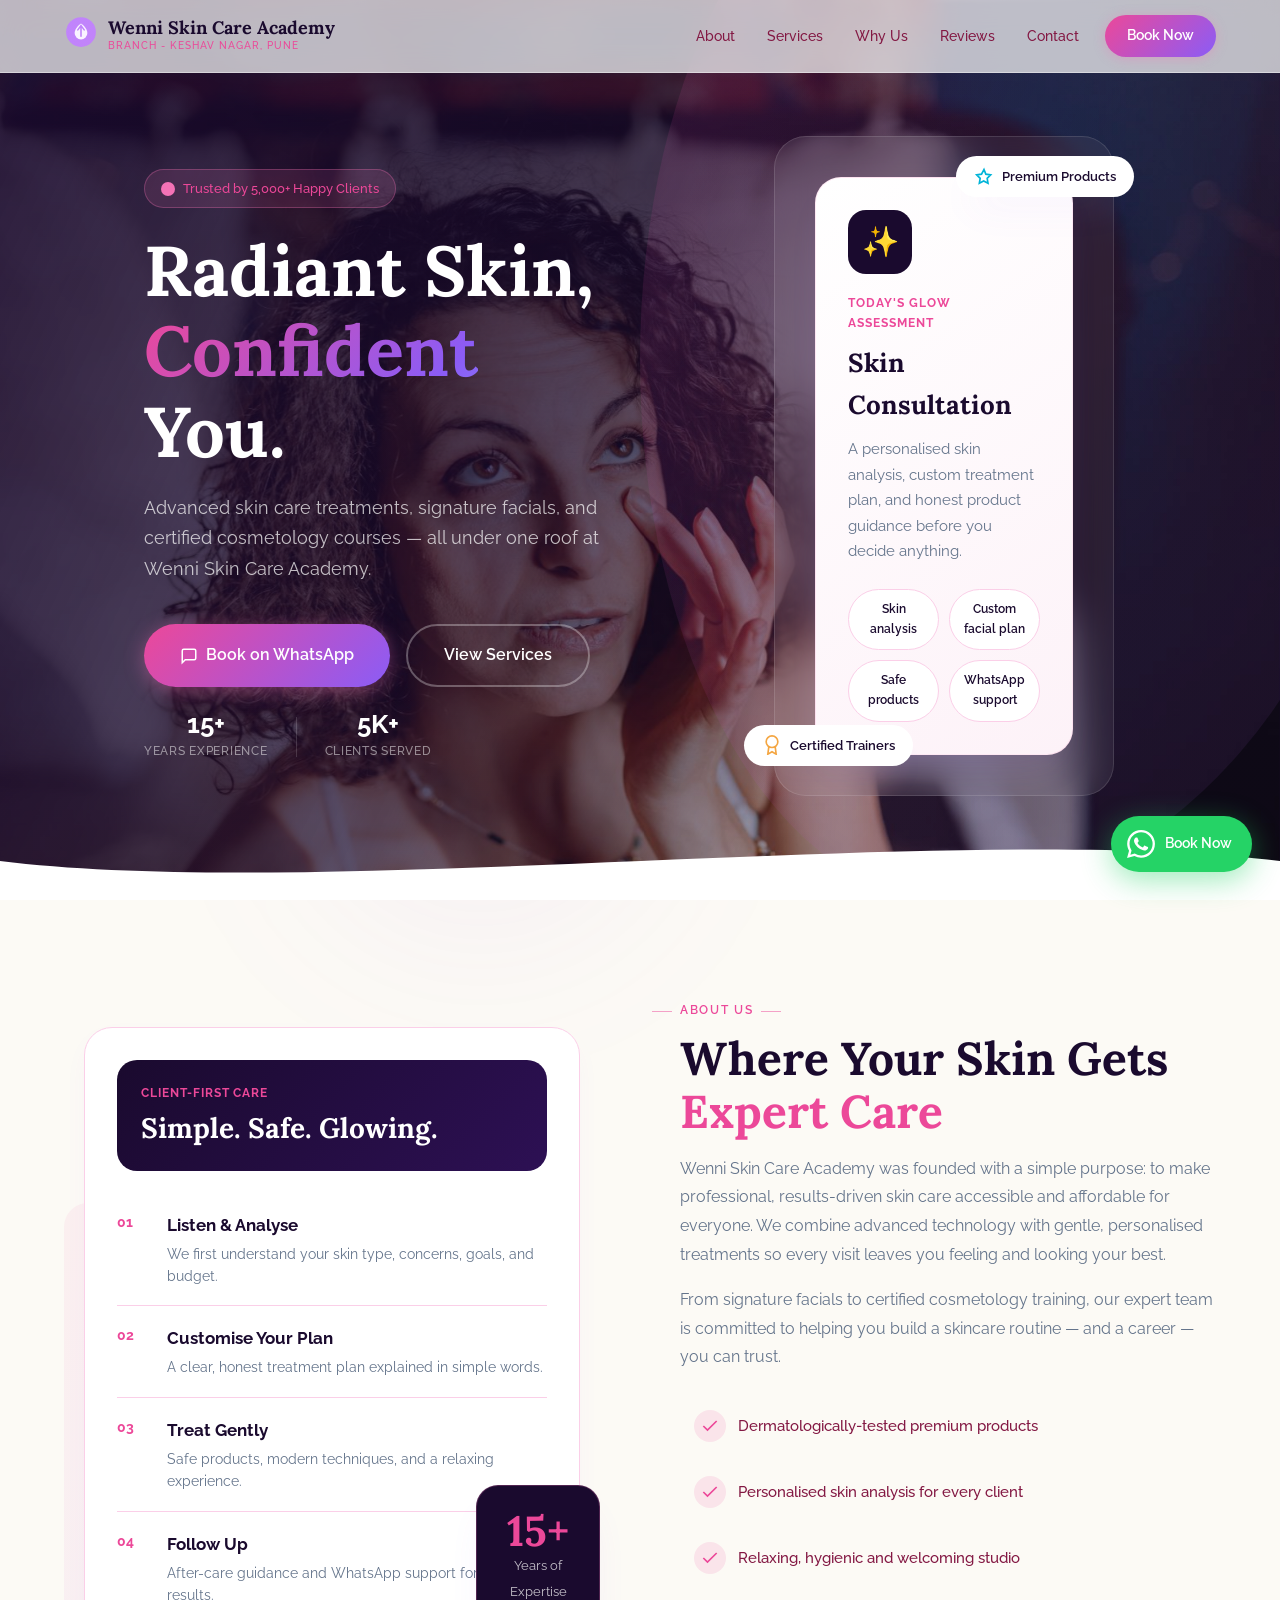
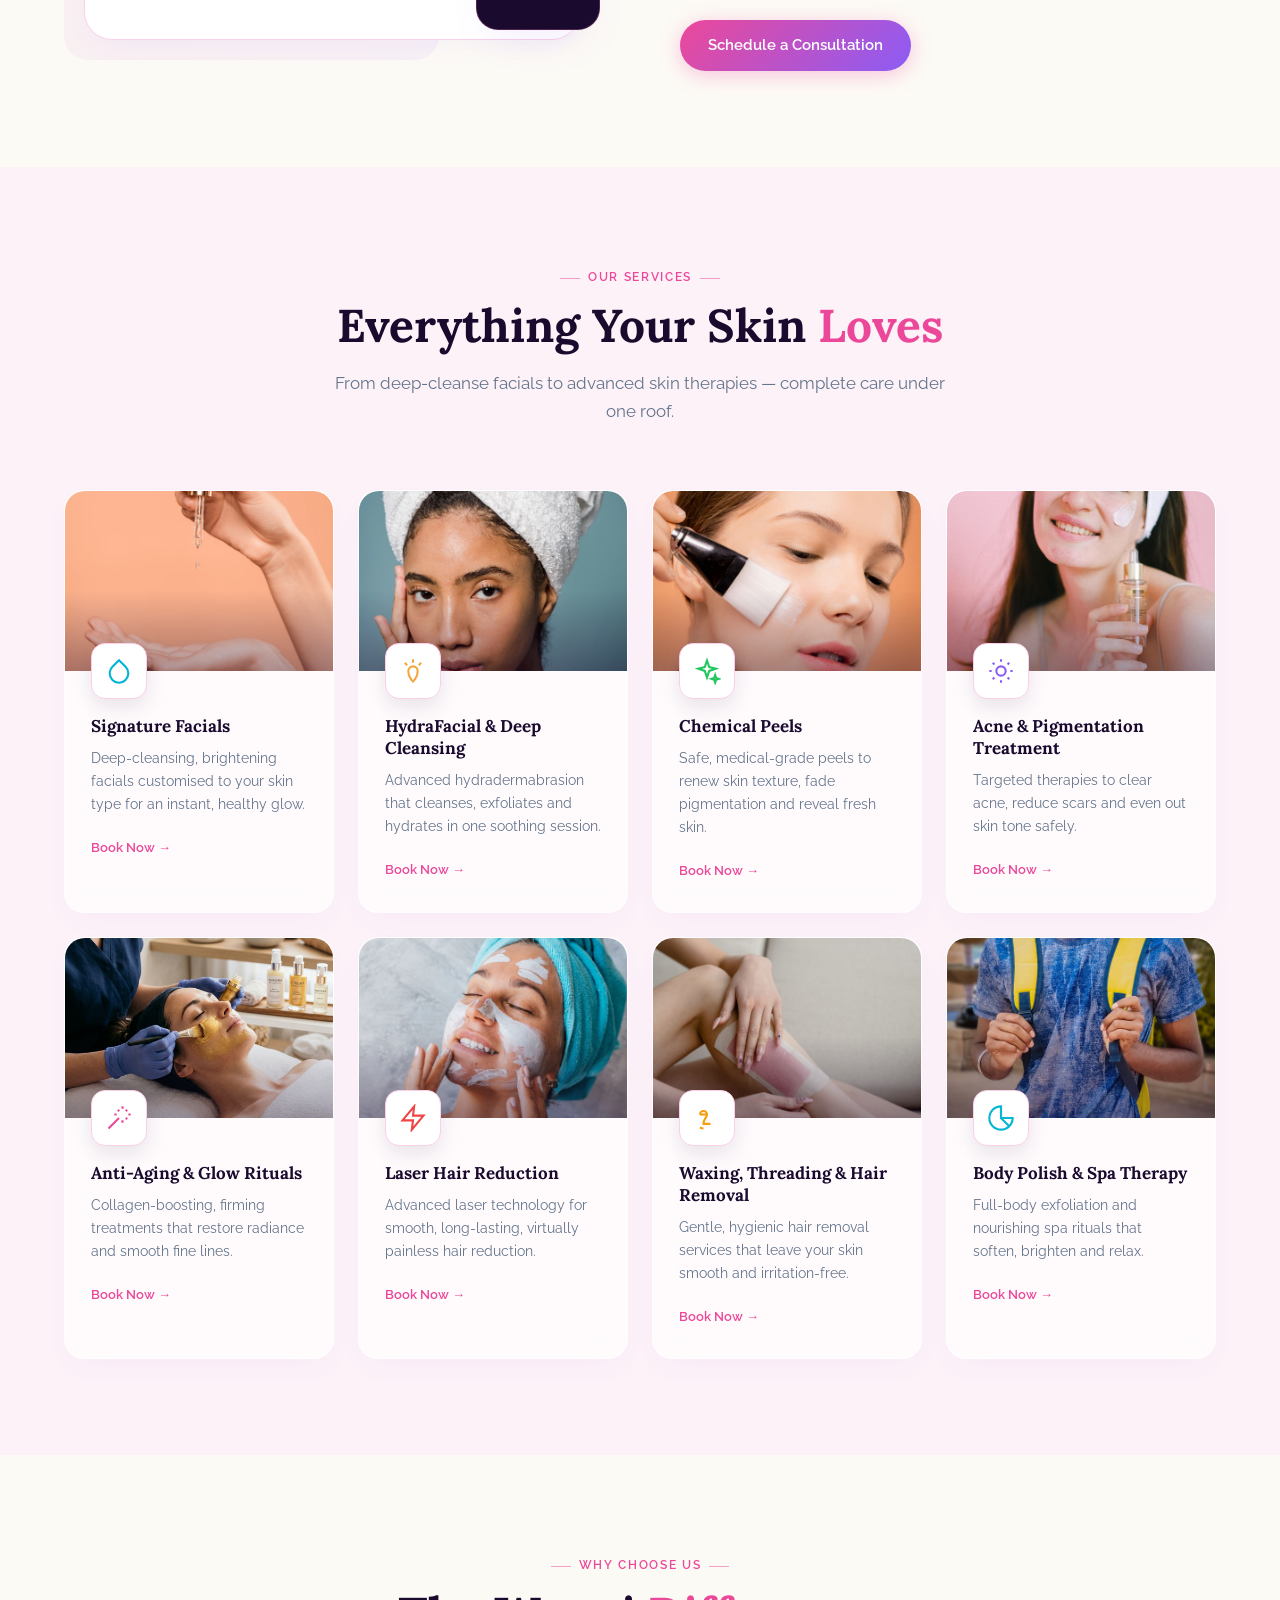
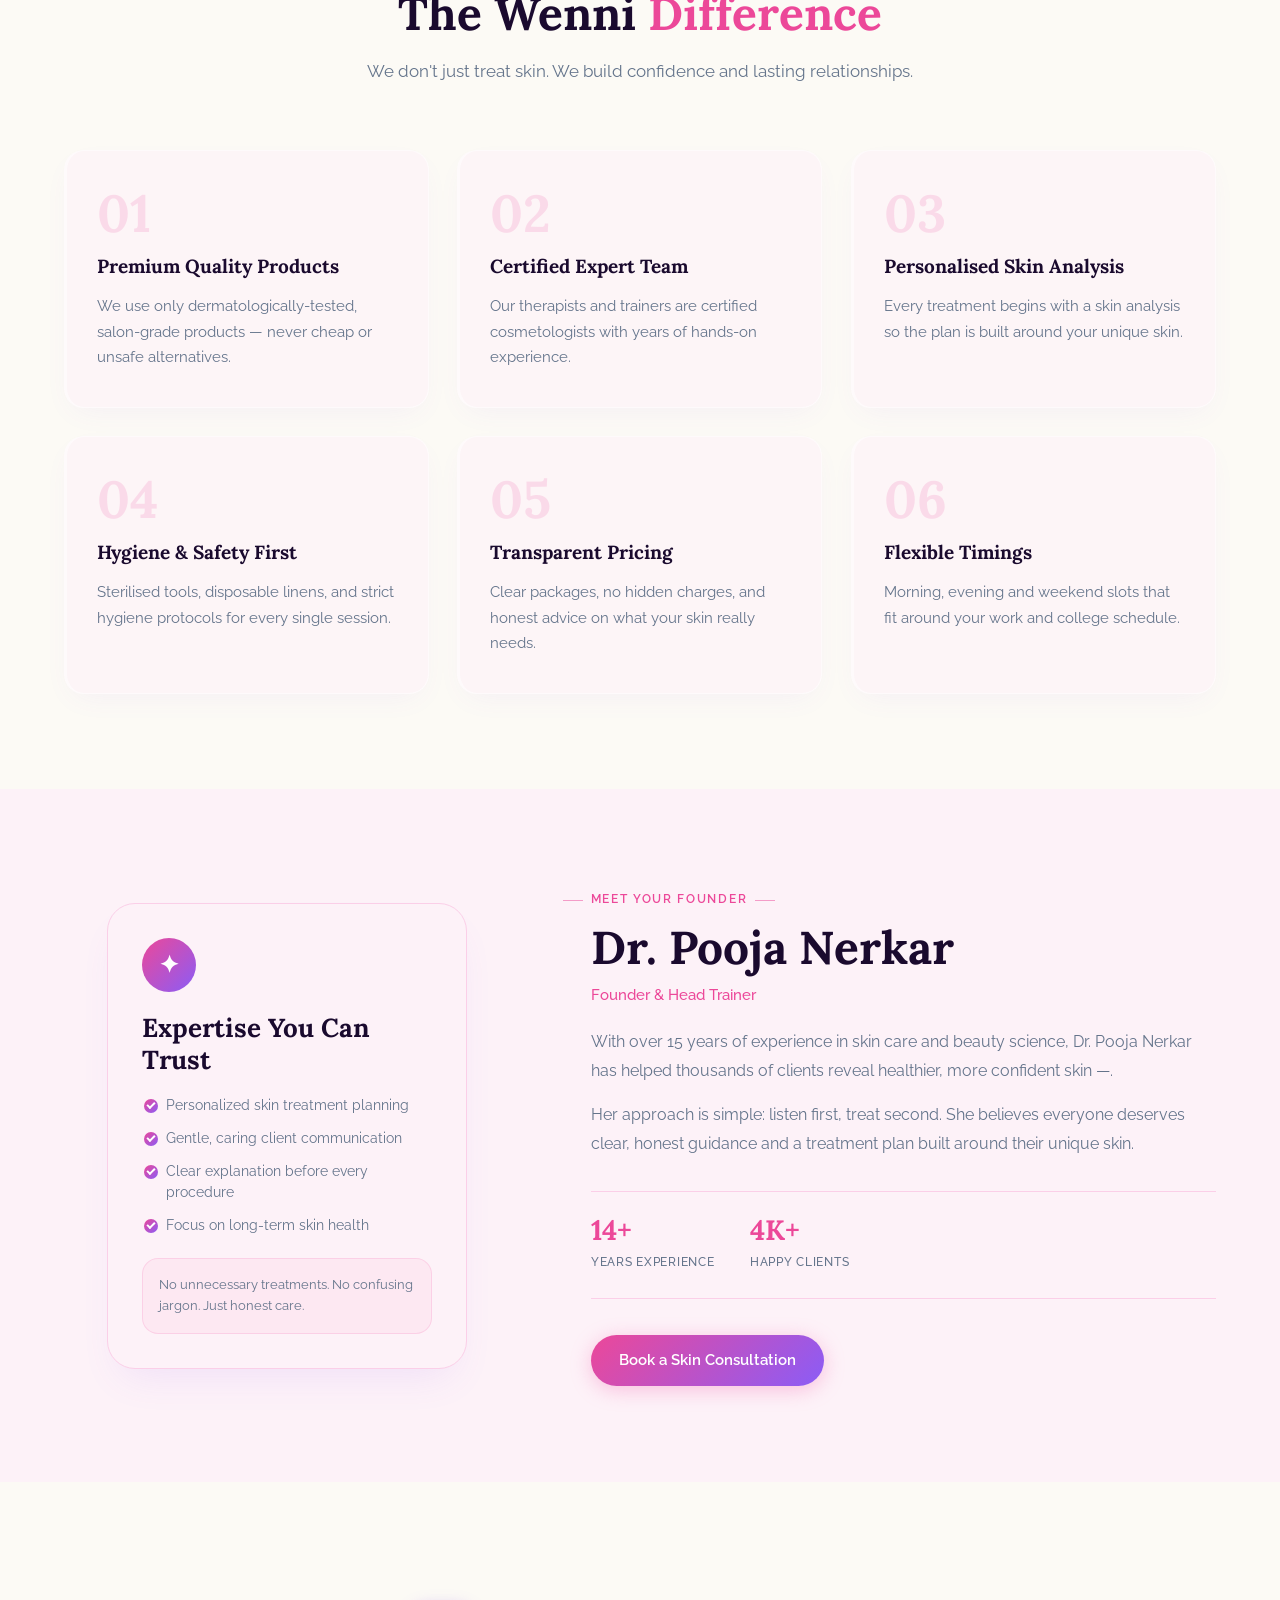
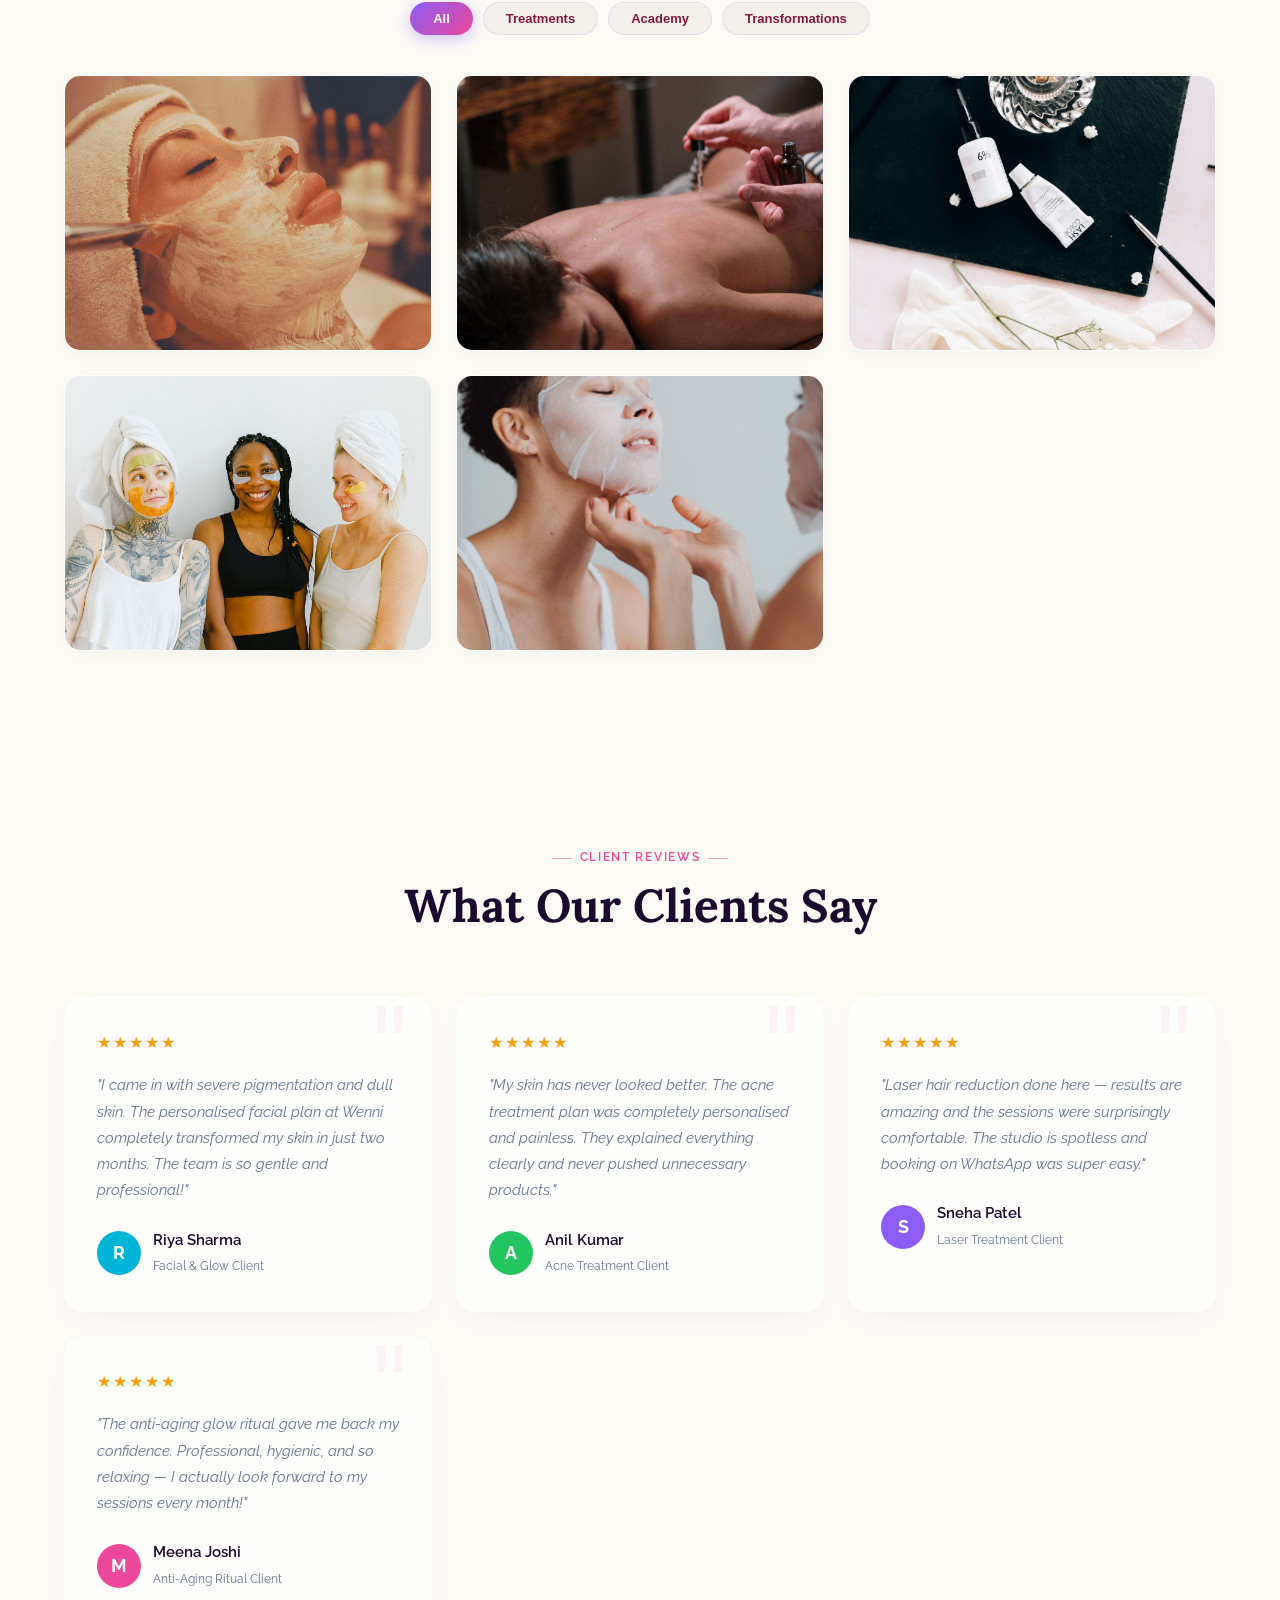
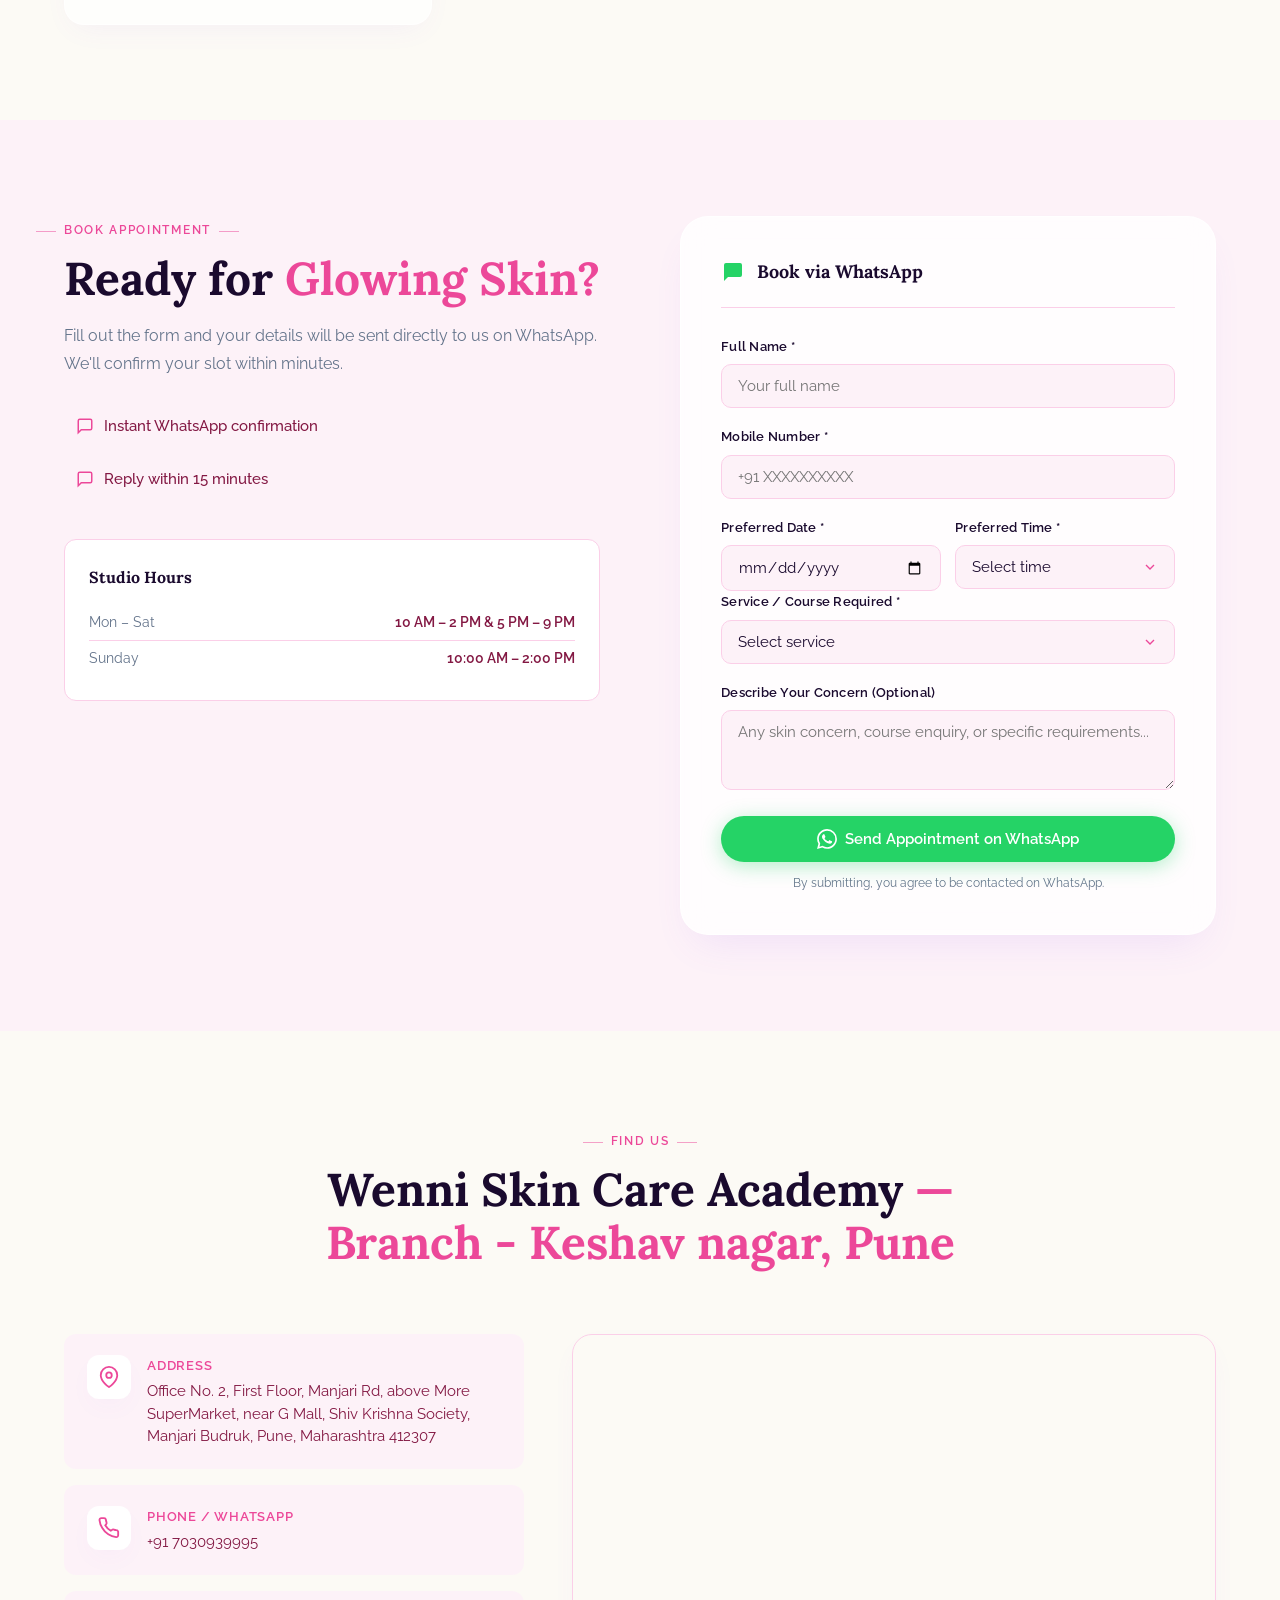
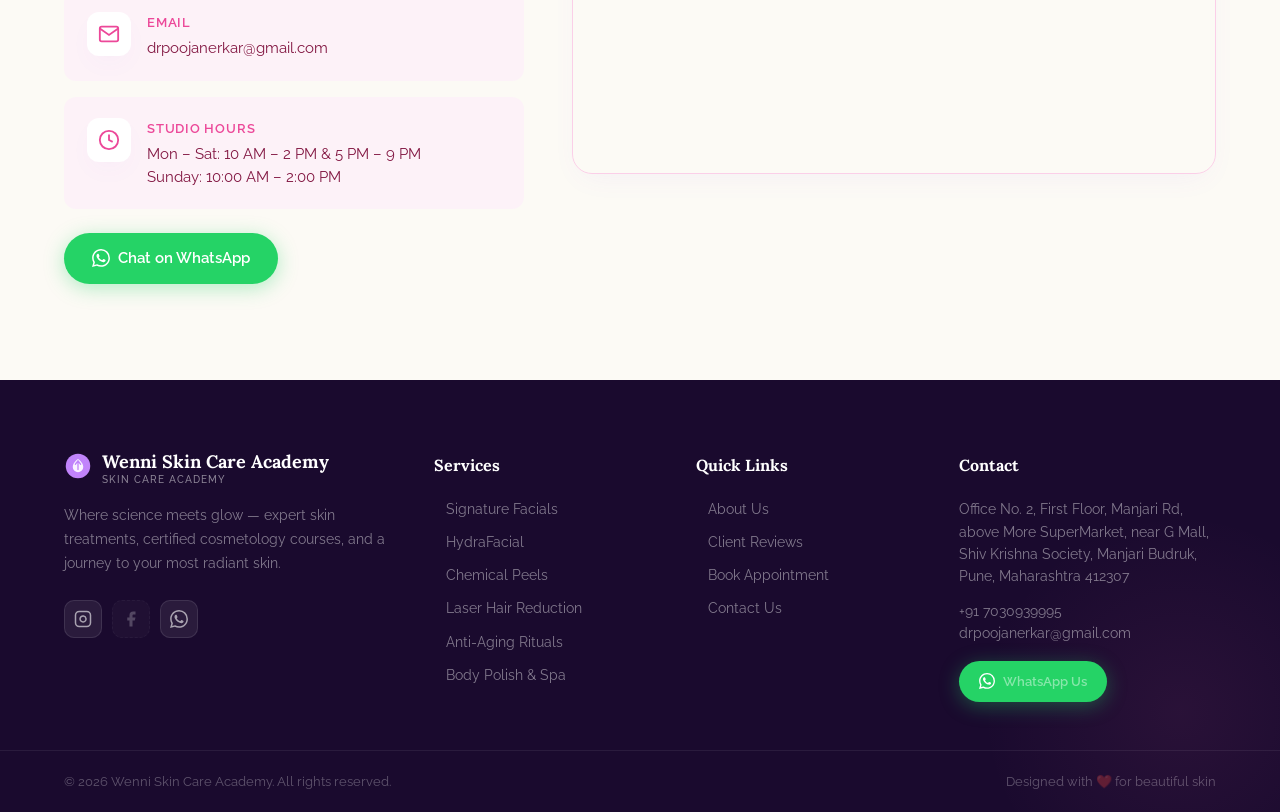
==== index.html @ 41943bb9 "Initial setup" ====
<!DOCTYPE html>
<html lang="en">
<head>
  <meta charset="UTF-8" />
  <meta name="viewport" content="width=device-width, initial-scale=1.0" />
  <title id="pageTitle">Wenni Skin Care Academy</title>
  <meta name="description" id="pageDesc" content="Wenni Skin Care Academy — advanced skin treatments and certified cosmetology courses in Pune." />
  <meta property="og:title" content="Wenni Skin Care Academy | Skin Treatments & Cosmetology Courses" />
  <meta property="og:description" content="Expert skin treatments, signature facials, and certified cosmetology training in Keshav Nagar, Pune." />
  <meta property="og:type" content="website" />
  <link rel="preconnect" href="https://fonts.googleapis.com" />
  <link rel="preconnect" href="https://fonts.gstatic.com" crossorigin />
  <link href="https://fonts.googleapis.com/css2?family=Lora:ital,wght@0,400;0,500;0,600;0,700;1,400&family=Raleway:wght@300;400;500;600;700&display=swap" rel="stylesheet" />
  <link rel="stylesheet" href="style.css?v=1.1.0" />
</head>
<body>

  <!-- Ambient Glow Blobs -->
  <div class="glow-blob glow-blob-1" aria-hidden="true"></div>
  <div class="glow-blob glow-blob-2" aria-hidden="true"></div>
  <div class="glow-blob glow-blob-3" aria-hidden="true"></div>

  <!-- Scroll Progress Bar -->
  <div class="scroll-progress" id="scrollProgress"></div>

  <!-- ═══════════════════════════ HEADER ═══════════════════════════ -->
  <header id="header">
    <div class="container header-inner">
      <a href="#" class="logo" id="logo"></a>
      <nav id="nav">
        <ul class="nav-list" id="navList"></ul>
      </nav>
      <button class="hamburger" id="hamburger" aria-label="Toggle menu">
        <span></span><span></span><span></span>
      </button>
    </div>
  </header>

  <!-- ═══════════════════════════ HERO ═══════════════════════════ -->
  <section class="hero" id="home">
    <div class="hero-bg-img" id="heroBg"></div>
    <div class="hero-bg-shape"></div>
    <div class="hero-particles" aria-hidden="true">
      <span></span><span></span><span></span><span></span><span></span>
      <span></span><span></span><span></span><span></span><span></span>
    </div>
    <div class="container hero-inner">
      <div class="hero-content" id="heroContent"></div>
      <div class="hero-visual" id="heroVisual"></div>
    </div>
    <div class="hero-wave">
      <svg viewBox="0 0 1440 80" preserveAspectRatio="none" fill="#ffffff">
        <path d="M0,40 C360,80 1080,0 1440,40 L1440,80 L0,80 Z"/>
      </svg>
    </div>
  </section>

  <!-- ═══════════════════════════ ABOUT ═══════════════════════════ -->
  <section class="section" id="about">
    <div class="container about-inner" id="aboutInner"></div>
  </section>

  <!-- ═══════════════════════════ SERVICES ═══════════════════════════ -->
  <section class="section section-ice" id="services">
    <div class="container">
      <div class="section-header" id="servicesHeader"></div>
      <div class="services-grid" id="servicesGrid"></div>
    </div>
  </section>

  <!-- ═══════════════════════════ WHY US ═══════════════════════════ -->
  <section class="section" id="why-us">
    <div class="container">
      <div class="section-header" id="whyHeader"></div>
      <div class="why-grid" id="whyGrid"></div>
    </div>
  </section>

  <!-- ═══════════════════════════ ACADEMY ═══════════════════════════ -->
  <section class="section section-navy" id="academic">
    <div class="container" id="academicInner"></div>
  </section>

  <!-- ═══════════════════════════ FOUNDER ═══════════════════════════ -->
  <section class="section section-ice" id="doctor">
    <div class="container doctor-inner" id="doctorInner"></div>
  </section>

  <!-- ═══════════════════════════ GALLERY / SHOWCASE ═══════════════════════════ -->
  <section class="section" id="gallery">
    <div class="container">
      <div class="gallery-filters" id="galleryFilters"></div>
      <div class="gallery-grid" id="galleryGrid"></div>
    </div>
  </section>

  <!-- Lightbox Modal -->
  <div class="lightbox-modal" id="lightboxModal" role="dialog" aria-modal="true" aria-hidden="true">
    <span class="lightbox-close" id="lightboxClose" aria-label="Close Lightbox">&times;</span>
    <img class="lightbox-content" id="lightboxImg" src="" alt="Zoomed view">
    <div class="lightbox-caption" id="lightboxCaption"></div>
  </div>

  <!-- ═══════════════════════════ TESTIMONIALS ═══════════════════════════ -->
  <section class="section" id="testimonials">
    <div class="container">
      <div class="section-header" id="testiHeader"></div>
      <div class="testimonials-grid" id="testiGrid"></div>
    </div>
  </section>

  <!-- ═══════════════════════════ APPOINTMENT ═══════════════════════════ -->
  <section class="section section-ice" id="appointment">
    <div class="container appt-inner" id="apptInner"></div>
  </section>

  <!-- ═══════════════════════════ CONTACT + MAP ═══════════════════════════ -->
  <section class="section" id="contact">
    <div class="container">
      <div class="section-header" id="contactHeader"></div>
      <div class="contact-inner" id="contactInner"></div>
    </div>
  </section>

  <!-- ═══════════════════════════ FOOTER ═══════════════════════════ -->
  <footer class="footer">
    <div class="container footer-inner" id="footerInner"></div>
    <div class="footer-bottom">
      <div class="container footer-bottom-inner" id="footerBottom"></div>
    </div>
  </footer>

  <!-- Floating WhatsApp Button -->
  <a href="#" target="_blank" class="whatsapp-float" id="whatsappFloat" aria-label="Chat on WhatsApp"></a>

  <noscript>
    <div style="background:#1a0a2e;color:#fff;padding:24px;text-align:center;font-family:sans-serif;">
      Please enable JavaScript to view this website.
    </div>
  </noscript>

  <script src="supabase-config.js?v=1.1.0"></script>
  <script src="https://cdn.jsdelivr.net/npm/@supabase/supabase-js@2"></script>
  <script src="script.js?v=1.1.0"></script>
</body>
</html>
---- style.css ----
/* ═══════════════════════════════════════════════════════
   Wenni Skin Care Academy — style.css
   Palette: Plum #1a0a2e | Rose #F472B6 | Purple #C084FC | Teal #06B6D4 | Blush #FDF2F8
   ═══════════════════════════════════════════════════════ */

/* ── RESET & BASE ────────────────────────────────────── */
*, *::before, *::after { box-sizing: border-box; margin: 0; padding: 0; }

:root {
  --plum:   #1a0a2e;
  --plum-rgb: 26, 10, 46;
  --plum2:  #2d1054;
  --rose:   #EC4899;      /* Soft Rose Pink */
  --rose-rgb: 236, 72, 153;
  --rose2:  #DB2777;
  --purple: #8B5CF6;      /* Luxurious Lavender Violet */
  --ring-rgb: 139, 92, 246; /* purple */
  --purple2:#7C3AED;
  --teal:   #06B6D4;
  --teal2:  #0891B2;
  --gold:   #F59E0B;
  --gold2:  #D97706;
  --blush:  #FDF2F8;      /* Warm Blush Base */
  --blush2: #FCE7F3;
  --white:  #FFFFFF;
  --text:   #831843;      /* Deep Plum for luxurious text readability */
  --text-dark: #1a0a2e;
  --muted:  #64748B;
  --border: #FBCFE8;      /* Lavender-Pink tinted border */
  --green:  #25D366;
  --radius:    20px;
  --radius-sm: 12px;
  --shadow:    0 10px 30px -10px rgba(139,92,246,0.08);
  --shadow-md: 0 20px 40px -15px rgba(139,92,246,0.12);
  --shadow-lg: 0 30px 60px -15px rgba(139,92,246,0.18);
  --transition: 0.3s cubic-bezier(0.22,1,0.36,1);
  --font-display: 'Lora', 'Cormorant Garamond', Georgia, serif;
  --font-body:    'Raleway', 'Inter', -apple-system, sans-serif;
  --select-arrow: url("data:image/svg+xml,%3Csvg xmlns='http://www.w3.org/2000/svg' width='16' height='16' viewBox='0 0 24 24' fill='none' stroke='%23EC4899' stroke-width='2'%3E%3Cpolyline points='6 9 12 15 18 9'%3E%3C/polyline%3E%3C/svg%3E");
}

/* Theme Override Classes */
body.theme-default {
  --plum: #1a0a2e;
  --plum-rgb: 26, 10, 46;
  --rose: #EC4899;
  --rose-rgb: 236, 72, 153;
  --rose2: #DB2777;
  --purple: #8B5CF6;
  --ring-rgb: 139, 92, 246;
  --blush: #FDF2F8;
  --border: #FBCFE8;
  --text: #831843;
  --select-arrow: url("data:image/svg+xml,%3Csvg xmlns='http://www.w3.org/2000/svg' width='16' height='16' viewBox='0 0 24 24' fill='none' stroke='%23EC4899' stroke-width='2'%3E%3Cpolyline points='6 9 12 15 18 9'%3E%3C/polyline%3E%3C/svg%3E");
}
body.theme-royal {
  --plum: #0F1E36;
  --plum-rgb: 15, 30, 54;
  --rose: #F59E0B;
  --rose-rgb: 245, 158, 11;
  --rose2: #D97706;
  --purple: #F59E0B;
  --ring-rgb: 245, 158, 11;
  --blush: rgba(245, 158, 11, 0.08);
  --border: rgba(245, 158, 11, 0.2);
  --text: #F59E0B;
  --select-arrow: url("data:image/svg+xml,%3Csvg xmlns='http://www.w3.org/2000/svg' width='16' height='16' viewBox='0 0 24 24' fill='none' stroke='%23F59E0B' stroke-width='2'%3E%3Cpolyline points='6 9 12 15 18 9'%3E%3C/polyline%3E%3C/svg%3E");
}
body.theme-emerald {
  --plum: #064E3B;
  --plum-rgb: 6, 78, 59;
  --rose: #10B981;
  --rose-rgb: 16, 185, 129;
  --rose2: #059669;
  --purple: #10B981;
  --ring-rgb: 16, 185, 129;
  --blush: rgba(16, 185, 129, 0.08);
  --border: rgba(16, 185, 129, 0.2);
  --text: #10B981;
  --select-arrow: url("data:image/svg+xml,%3Csvg xmlns='http://www.w3.org/2000/svg' width='16' height='16' viewBox='0 0 24 24' fill='none' stroke='%2310B981' stroke-width='2'%3E%3Cpolyline points='6 9 12 15 18 9'%3E%3C/polyline%3E%3C/svg%3E");
}
body.theme-sunset {
  --plum: #431407;
  --plum-rgb: 67, 20, 7;
  --rose: #F97316;
  --rose-rgb: 249, 115, 22;
  --rose2: #EA580C;
  --purple: #F97316;
  --ring-rgb: 249, 115, 22;
  --blush: rgba(249, 115, 22, 0.08);
  --border: rgba(249, 115, 22, 0.2);
  --text: #EA580C;
  --select-arrow: url("data:image/svg+xml,%3Csvg xmlns='http://www.w3.org/2000/svg' width='16' height='16' viewBox='0 0 24 24' fill='none' stroke='%23F97316' stroke-width='2'%3E%3Cpolyline points='6 9 12 15 18 9'%3E%3C/polyline%3E%3C/svg%3E");
}
body.theme-ocean {
  --plum: #0F373E;
  --plum-rgb: 15, 55, 62;
  --rose: #22D3EE;
  --rose-rgb: 34, 211, 238;
  --rose2: #0891B2;
  --purple: #22D3EE;
  --ring-rgb: 34, 211, 238;
  --blush: rgba(34, 211, 238, 0.08);
  --border: rgba(34, 211, 238, 0.2);
  --text: #0891B2;
  --select-arrow: url("data:image/svg+xml,%3Csvg xmlns='http://www.w3.org/2000/svg' width='16' height='16' viewBox='0 0 24 24' fill='none' stroke='%2322D3EE' stroke-width='2'%3E%3Cpolyline points='6 9 12 15 18 9'%3E%3C/polyline%3E%3C/svg%3E");
}

html { scroll-behavior: smooth; font-size: 16px; }

body {
  font-family: var(--font-body);
  color: var(--text);
  background: #FCFAF5; /* Extremely soft, warm organic off-white for wellness luxury */
  line-height: 1.65;
  overflow-x: hidden;
  -webkit-font-smoothing: antialiased;
  animation: pageFadeIn 0.6s ease forwards;
}

@keyframes pageFadeIn { from { opacity: 0; } to { opacity: 1; } }

/* ── AMBIENT GLOW BLOBS ──────────────────────────────── */
.glow-blob {
  position: fixed;
  width: 450px;
  height: 450px;
  border-radius: 50%;
  background: radial-gradient(circle, rgba(var(--rose-rgb),0.08) 0%, rgba(var(--ring-rgb),0.06) 40%, rgba(var(--rose-rgb),0) 70%);
  filter: blur(80px);
  z-index: -2;
  pointer-events: none;
  animation: floatAmbient 22s ease-in-out infinite alternate;
  will-change: transform;
}
.glow-blob-1 { top: 0; left: 0; animation: none; transform: translate3d(-10vw, -10vh, 0); }
.glow-blob-2 { top: 40%; right: -15%; background: radial-gradient(circle, rgba(var(--ring-rgb),0.08) 0%, rgba(var(--rose-rgb),0.05) 40%, rgba(var(--rose-rgb),0) 70%); animation-duration: 28s; animation-delay: -5s; }
.glow-blob-3 { bottom: -10%; left: 20%; animation-duration: 25s; animation-delay: -10s; }

@media (max-width: 768px) {
  .glow-blob { filter: blur(40px); width: 300px; height: 300px; }
}
@media (prefers-reduced-motion: reduce) {
  .glow-blob { animation: none !important; }
}

@keyframes floatAmbient {
  0% { transform: translate3d(0, 0, 0) scale(1) rotate(0deg); }
  33% { transform: translate3d(50px, -40px, 0) scale(1.1) rotate(60deg); }
  66% { transform: translate3d(-30px, 60px, 0) scale(0.9) rotate(120deg); }
  100% { transform: translate3d(0, 0, 0) scale(1) rotate(180deg); }
}

a { text-decoration: none; color: inherit; transition: var(--transition); }
ul { list-style: none; }
img { max-width: 100%; display: block; }
input, select, textarea { font-family: var(--font-body); font-size: 15px; }

/* ── SCROLL PROGRESS BAR ─────────────────────────────── */
.scroll-progress {
  position: fixed; top: 0; left: 0;
  height: 3px; width: 0%;
  background: linear-gradient(90deg, var(--rose), var(--purple), var(--teal), var(--rose));
  background-size: 300% 100%;
  animation: gradientShift 4s linear infinite;
  z-index: 9999;
  transition: width 0.1s linear;
  border-radius: 0 2px 2px 0;
}
@keyframes gradientShift { 0% { background-position: 0% 0%; } 100% { background-position: 300% 0%; } }

/* ── CONTAINER ───────────────────────────────────────── */
.container { max-width: 1200px; margin: 0 auto; padding: 0 24px; }

/* ── SECTIONS ────────────────────────────────────────── */
.section { padding: 96px 0; }
.section-ice   { background: var(--blush); }
.section-navy  { background: var(--plum); }

.section-header { text-align: center; max-width: 640px; margin: 0 auto 64px; }

.section-eyebrow {
  display: inline-block;
  font-size: 12px; font-weight: 600; letter-spacing: 0.14em;
  text-transform: uppercase;
  color: var(--rose);
  margin-bottom: 12px; position: relative;
}
.section-eyebrow::before, .section-eyebrow::after {
  content: ''; position: absolute; top: 50%;
  width: 20px; height: 1px; background: var(--rose); opacity: 0.5;
}
.section-eyebrow::before { right: calc(100% + 8px); }
.section-eyebrow::after  { left:  calc(100% + 8px); }

.section-title {
  font-family: var(--font-display);
  font-size: clamp(28px, 4vw, 46px);
  font-weight: 700;
  color: var(--plum);
  line-height: 1.15;
  margin-bottom: 16px;
}
.section-subtitle { color: var(--muted); font-size: 17px; line-height: 1.7; }

.accent { color: var(--rose); }
.title-light  { color: var(--white); }
.eyebrow-light { color: var(--rose); opacity: 0.9; }

/* ── REVEAL ANIMATIONS ───────────────────────────────── */
.reveal, .reveal-up {
  opacity: 0; transform: translateY(32px);
  transition: opacity 0.65s cubic-bezier(0.22,1,0.36,1), transform 0.65s cubic-bezier(0.22,1,0.36,1);
  will-change: transform, opacity;
}
.reveal.visible, .reveal-up.visible { opacity: 1; transform: translateY(0); }

.reveal-scale {
  opacity: 0; transform: scale(0.95);
  transition: opacity 0.75s cubic-bezier(0.22,1,0.36,1), transform 0.75s cubic-bezier(0.22,1,0.36,1);
  will-change: transform, opacity;
}
.reveal-scale.visible { opacity: 1; transform: scale(1); }

.reveal-left {
  opacity: 0; transform: translateX(-40px);
  transition: opacity 0.8s cubic-bezier(0.22,1,0.36,1), transform 0.8s cubic-bezier(0.22,1,0.36,1);
  will-change: transform, opacity;
}
.reveal-left.visible { opacity: 1; transform: translateX(0); }

.reveal-right {
  opacity: 0; transform: translateX(40px);
  transition: opacity 0.8s cubic-bezier(0.22,1,0.36,1), transform 0.8s cubic-bezier(0.22,1,0.36,1);
  will-change: transform, opacity;
}
.reveal-right.visible { opacity: 1; transform: translateX(0); }

.reveal-header {
  opacity: 0; transform: translateY(24px);
  transition: opacity 0.7s ease, transform 0.7s ease;
}
.reveal-header.header-visible { opacity: 1; transform: translateY(0); }

/* ── BUTTONS ─────────────────────────────────────────── */
.btn {
  display: inline-flex; align-items: center; gap: 8px;
  padding: 13px 28px; border-radius: 50px;
  font-size: 15px; font-weight: 600;
  font-family: var(--font-body);
  border: none; cursor: pointer; transition: var(--transition);
  white-space: nowrap; position: relative; overflow: hidden;
}
.btn::after {
  content: ''; position: absolute; inset: 0;
  background: linear-gradient(105deg, transparent 40%, rgba(255,255,255,0.25) 50%, transparent 60%);
  transform: translateX(-100%); transition: transform 0.5s ease;
}
.btn:hover::after { transform: translateX(100%); }

.btn-primary {
  background: linear-gradient(135deg, var(--rose), var(--purple));
  color: white;
  box-shadow: 0 4px 20px rgba(244,114,182,0.4);
}
.btn-primary:hover {
  background: linear-gradient(135deg, var(--rose2), var(--purple2));
  box-shadow: 0 8px 30px rgba(244,114,182,0.55);
  transform: translateY(-2px);
}

.btn-outline {
  background: transparent; color: var(--plum);
  border: 2px solid var(--plum);
}
.btn-outline:hover { background: var(--plum); color: white; transform: translateY(-2px); }

.btn-gold {
  background: linear-gradient(135deg, var(--gold), #FBBF24);
  color: var(--plum);
  box-shadow: 0 4px 20px rgba(245,158,11,0.35);
}
.btn-gold:hover {
  background: linear-gradient(135deg, var(--gold2), var(--gold));
  transform: translateY(-2px); box-shadow: 0 8px 30px rgba(245,158,11,0.5);
}

.btn-whatsapp {
  background: var(--green); color: white;
  box-shadow: 0 4px 20px rgba(37,211,102,0.35);
}
.btn-whatsapp:hover {
  background: #20ba5a; transform: translateY(-2px);
  box-shadow: 0 8px 30px rgba(37,211,102,0.5);
}

.btn-lg { padding: 16px 36px; font-size: 16px; }
.btn-full { width: 100%; justify-content: center; }

/* ── HEADER ──────────────────────────────────────────── */
#header {
  position: fixed; top: 0; left: 0; right: 0; z-index: 1000;
  background: rgba(255, 255, 255, 0.7);
  backdrop-filter: blur(16px); -webkit-backdrop-filter: blur(16px);
  border-bottom: 1px solid rgba(255, 255, 255, 0.4);
  transition: all 0.4s cubic-bezier(0.22, 1, 0.36, 1);
}
#header.scrolled {
  background: rgba(255, 255, 255, 0.85);
  border-bottom-color: rgba(236, 72, 153, 0.15);
  box-shadow: 0 8px 30px -10px rgba(139, 92, 246, 0.08);
}

.header-inner { display: flex; align-items: center; justify-content: space-between; height: 72px; gap: 24px; }

.logo { display: flex; align-items: center; gap: 10px; }
.logo-icon { flex-shrink: 0; transition: transform 0.4s cubic-bezier(0.34,1.56,0.64,1); }
.logo:hover .logo-icon { transform: rotate(-12deg) scale(1.1); }
.logo-text { display: flex; flex-direction: column; }
.logo-name { font-family: var(--font-display); font-size: 18px; font-weight: 700; color: var(--plum); line-height: 1.1; }
.logo-sub  { font-size: 10px; font-weight: 500; letter-spacing: 0.1em; text-transform: uppercase; color: var(--rose); }
.logo-light .logo-name { color: white; }
.logo-light .logo-sub  { color: rgba(255,255,255,0.5); }

.nav-list { display: flex; align-items: center; gap: 4px; }
.nav-link {
  padding: 8px 14px; font-size: 14px; font-weight: 500;
  color: var(--text); border-radius: 8px; transition: var(--transition); position: relative;
}
.nav-link:hover { background: var(--blush); color: var(--rose); }
.nav-link.active-link { color: var(--rose); background: rgba(244,114,182,0.08); }
.nav-link-bar {
  display: block; position: absolute; bottom: 4px; left: 14px; right: 14px;
  height: 2px; background: var(--rose); border-radius: 2px;
  transform: scaleX(0); transform-origin: left;
  transition: transform 0.3s cubic-bezier(0.4,0,0.2,1);
}
.nav-link:hover .nav-link-bar, .nav-link.active-link .nav-link-bar { transform: scaleX(1); }

.nav-cta-btn {
  display: inline-flex; align-items: center;
  padding: 9px 22px;
  background: linear-gradient(135deg, var(--rose), var(--purple));
  color: white; font-size: 14px; font-weight: 600;
  border-radius: 50px; margin-left: 8px;
  box-shadow: 0 2px 12px rgba(244,114,182,0.35);
  transition: var(--transition); position: relative; overflow: hidden;
}
.nav-cta-btn::after {
  content: ''; position: absolute; inset: 0;
  background: linear-gradient(105deg, transparent 40%, rgba(255,255,255,0.3) 50%, transparent 60%);
  transform: translateX(-100%); transition: transform 0.5s ease;
}
.nav-cta-btn:hover::after { transform: translateX(100%); }
.nav-cta-btn:hover { background: linear-gradient(135deg, var(--rose2), var(--purple2)); transform: translateY(-1px); box-shadow: 0 4px 20px rgba(244,114,182,0.5); }

.hamburger { display: none; flex-direction: column; gap: 5px; background: none; border: none; cursor: pointer; padding: 8px; border-radius: 8px; transition: var(--transition); }
.hamburger:hover { background: var(--blush); }
.hamburger span { display: block; width: 24px; height: 2px; background: var(--plum); border-radius: 2px; transition: var(--transition); }
.hamburger.active span:nth-child(1) { transform: translateY(7px) rotate(45deg); }
.hamburger.active span:nth-child(2) { opacity: 0; transform: scaleX(0); }
.hamburger.active span:nth-child(3) { transform: translateY(-7px) rotate(-45deg); }

/* ── HERO ─────────────────────────────────────────────── */
.hero {
  min-height: 100vh; background: var(--plum);
  position: relative; display: flex; align-items: center;
  overflow: hidden; padding-top: 72px;
}

.hero-bg-img { position: absolute; inset: 0; z-index: 0; overflow: hidden; }
.hero-bg-img img { width: 100%; height: 100%; object-fit: cover; display: block; animation: heroImgZoom 18s ease-in-out infinite alternate; }
@keyframes heroImgZoom { from { transform: scale(1); } to { transform: scale(1.06); } }
.hero-bg-overlay {
  position: absolute; inset: 0;
  background: linear-gradient(115deg, rgba(var(--plum-rgb),0.92) 0%, rgba(var(--plum-rgb),0.70) 45%, rgba(var(--plum-rgb),0.3) 70%);
}

.hero-bg-shape {
  position: absolute; top: -20%; right: -10%;
  width: 60%; height: 120%;
  background: linear-gradient(135deg, rgba(var(--rose-rgb),0.12) 0%, rgba(var(--ring-rgb),0.08) 100%);
  border-radius: 40% 60% 60% 40% / 50% 40% 60% 50%;
  animation: morphBlob 12s ease-in-out infinite alternate;
  z-index: 1; pointer-events: none;
}
@keyframes morphBlob {
  0%   { border-radius: 40% 60% 60% 40% / 50% 40% 60% 50%; transform: rotate(0deg); }
  100% { border-radius: 60% 40% 40% 60% / 40% 60% 40% 60%; transform: rotate(5deg); }
}

.hero-particles { position: absolute; inset: 0; z-index: 1; pointer-events: none; overflow: hidden; }
.hero-particles span { position: absolute; display: block; border-radius: 50%; opacity: 0; animation: particleFloat linear infinite; }
.hero-particles span:nth-child(1)  { width:6px; height:6px; background:rgba(244,114,182,0.7); left:10%; animation-duration:9s;  animation-delay:0s;   }
.hero-particles span:nth-child(2)  { width:4px; height:4px; background:rgba(192,132,252,0.6); left:25%; animation-duration:12s; animation-delay:2s;   }
.hero-particles span:nth-child(3)  { width:7px; height:7px; background:rgba(6,182,212,0.5);  left:40%; animation-duration:7s;  animation-delay:1s;   }
.hero-particles span:nth-child(4)  { width:3px; height:3px; background:rgba(255,255,255,0.4); left:55%; animation-duration:14s; animation-delay:3s;   }
.hero-particles span:nth-child(5)  { width:5px; height:5px; background:rgba(244,114,182,0.5); left:70%; animation-duration:11s; animation-delay:0.5s; }
.hero-particles span:nth-child(6)  { width:4px; height:4px; background:rgba(192,132,252,0.6); left:80%; animation-duration:8s;  animation-delay:4s;   }
.hero-particles span:nth-child(7)  { width:8px; height:8px; background:rgba(255,255,255,0.25); left:15%; animation-duration:13s; animation-delay:1.5s; }
.hero-particles span:nth-child(8)  { width:3px; height:3px; background:rgba(6,182,212,0.7);   left:60%; animation-duration:10s; animation-delay:2.5s; }
.hero-particles span:nth-child(9)  { width:5px; height:5px; background:rgba(192,132,252,0.4); left:35%; animation-duration:15s; animation-delay:0s;   }
.hero-particles span:nth-child(10) { width:4px; height:4px; background:rgba(244,114,182,0.5); left:90%; animation-duration:9s;  animation-delay:3.5s; }
@keyframes particleFloat {
  0%   { transform: translateY(110vh) rotate(0deg);   opacity: 0; }
  10%  { opacity: 1; }
  90%  { opacity: 1; }
  100% { transform: translateY(-10vh) rotate(360deg); opacity: 0; }
}

.hero-inner {
  display: grid; grid-template-columns: 1fr 1fr;
  gap: 80px; align-items: center;
  padding: 60px 0 100px 48px;
  position: relative; z-index: 2;
}

.hero-badge {
  display: inline-flex; align-items: center; gap: 8px;
  background: rgba(244,114,182,0.12); border: 1px solid rgba(244,114,182,0.3);
  color: var(--rose); font-size: 13px; font-weight: 500;
  padding: 8px 16px; border-radius: 50px; margin-bottom: 24px; width: fit-content;
  animation: badgePop 0.6s cubic-bezier(0.34,1.56,0.64,1) 0.3s both;
}
@keyframes badgePop { from { opacity:0; transform:scale(0.8) translateY(10px); } to { opacity:1; transform:scale(1) translateY(0); } }

.hero-title {
  font-family: var(--font-display);
  font-size: clamp(38px, 5.5vw, 72px);
  font-weight: 700; color: white; line-height: 1.08;
  margin-bottom: 24px;
  animation: titleSlideUp 0.8s cubic-bezier(0.22,1,0.36,1) 0.5s both;
}
@keyframes titleSlideUp { from { opacity:0; transform:translateY(30px); } to { opacity:1; transform:translateY(0); } }

.hero-title-accent {
  background: linear-gradient(135deg, var(--rose), var(--purple), #7DD3FA, var(--rose));
  background-size: 300% 100%;
  -webkit-background-clip: text; -webkit-text-fill-color: transparent; background-clip: text;
  animation: accentShimmer 5s linear 2s infinite;
  display: inline-block; border-right: 3px solid var(--rose);
  padding-bottom: 0.15em; margin-bottom: -0.15em; line-height: 1.2;
}
@keyframes accentShimmer { 0% { background-position:0% 0%; } 50% { background-position:150% 0%; } 100% { background-position:0% 0%; } }

.hero-subtitle { font-size: 18px; color: rgba(255,255,255,0.72); line-height: 1.7; margin-bottom: 40px; max-width: 480px; animation: titleSlideUp 0.8s cubic-bezier(0.22,1,0.36,1) 0.7s both; }
.hero-actions { display: flex; gap: 16px; flex-wrap: wrap; margin-bottom: 24px; animation: titleSlideUp 0.8s cubic-bezier(0.22,1,0.36,1) 0.9s both; }
.hero-actions .btn-outline { color: white; border-color: rgba(255,255,255,0.3); }
.hero-actions .btn-outline:hover { background: rgba(255,255,255,0.1); border-color: white; color: white; }

.hero-controls {
  display: flex; gap: 8px; margin-bottom: 40px;
  animation: titleSlideUp 0.8s cubic-bezier(0.22,1,0.36,1) 1.0s both;
}
.hero-control-btn {
  background: rgba(255,255,255,0.1); border: 1px solid rgba(255,255,255,0.2);
  color: white; width: 44px; height: 44px; border-radius: 50%;
  display: flex; align-items: center; justify-content: center;
  cursor: pointer; transition: var(--transition);
}
.hero-control-btn:hover, .hero-control-btn:focus-visible {
  background: rgba(255,255,255,0.25); border-color: rgba(255,255,255,0.4);
  outline: none; box-shadow: 0 0 0 3px rgba(255,255,255,0.15);
}

.hero-trust { display: flex; align-items: center; gap: 28px; animation: titleSlideUp 0.8s cubic-bezier(0.22,1,0.36,1) 1.1s both; }
.trust-item { text-align: center; }
.trust-item strong { display: block; font-size: 26px; font-weight: 700; color: white; line-height: 1; }
.trust-item span { font-size: 12px; color: rgba(255,255,255,0.5); font-weight: 500; text-transform: uppercase; letter-spacing: 0.06em; }
.trust-divider { width: 1px; height: 40px; background: rgba(255,255,255,0.15); }

.hero-visual {
  position: relative; display: flex; justify-content: center; align-items: center;
  justify-self: center; width: fit-content;
  animation: heroCardIn 1s cubic-bezier(0.22,1,0.36,1) 0.6s both;
}
@keyframes heroCardIn { from { opacity:0; transform:translateY(40px) scale(0.95); } to { opacity:1; transform:translateY(0) scale(1); } }

.hero-card-main {
  background: rgba(255,255,255,0.06);
  border: 1px solid rgba(255,255,255,0.12); border-radius: 32px;
  padding: 40px; backdrop-filter: blur(20px); -webkit-backdrop-filter: blur(20px);
  width: 340px; min-height: 400px;
  display: flex; align-items: center; justify-content: center;
  position: relative; z-index: 2; transition: transform 0.4s ease, box-shadow 0.4s ease;
}
.hero-card-main:hover { transform: translateY(-6px); box-shadow: 0 24px 60px rgba(244,114,182,0.2); }

.hero-float-badge {
  position: absolute; background: white; border-radius: 50px;
  padding: 10px 18px; display: flex; align-items: center; gap: 8px;
  font-size: 13px; font-weight: 600; color: var(--plum);
  box-shadow: var(--shadow-md); z-index: 3;
  animation: floatBadge 3s ease-in-out infinite alternate;
}
.badge-top    { top: 20px; right: -20px; animation-delay: 0s; }
.badge-bottom { bottom: 30px; left: -30px; animation-delay: 1.5s; }
@keyframes floatBadge { 0% { transform:translateY(0px) rotate(-1deg); } 100% { transform:translateY(-10px) rotate(1deg); } }

.hero-wave { position: absolute; bottom: -1px; left: 0; right: 0; line-height: 0; z-index: 3; }
.hero-wave svg { width: 100%; height: 80px; }

/* ── ABOUT ────────────────────────────────────────────── */
.about-inner { display: grid; grid-template-columns: 1fr 1fr; gap: 80px; align-items: center; }
.about-img-wrap { position: relative; padding: 20px; }
.about-img-accent {
  position: absolute; bottom: 0; left: 0; width: 70%; height: 70%;
  background: linear-gradient(135deg, rgba(244,114,182,0.08), rgba(192,132,252,0.08));
  border-radius: 24px; z-index: -1;
}
.about-exp-badge {
  position: absolute; bottom: 30px; right: 0;
  background: var(--plum); color: white; padding: 24px 30px;
  border-radius: 22px; text-align: center; box-shadow: var(--shadow-md); z-index: 2;
  border: 1px solid rgba(244,114,182,0.25); animation: pulseShadow 3s ease-in-out infinite;
}
@keyframes pulseShadow { 0%,100% { box-shadow:var(--shadow-md); } 50% { box-shadow:0 8px 50px rgba(244,114,182,0.3); } }
.about-exp-badge strong { display: block; font-family: var(--font-display); font-size: 42px; color: var(--rose); line-height: 1; }
.about-exp-badge span { font-size: 13px; opacity: 0.75; line-height: 1.4; }

.about-desc { color: var(--muted); font-size: 16px; line-height: 1.8; margin-bottom: 16px; }
.about-features { margin: 28px 0 36px; display: flex; flex-direction: column; gap: 14px; }
.about-feat {
  display: flex; align-items: center; gap: 12px; font-size: 15px; font-weight: 500;
  color: var(--text); padding: 10px 14px; border-radius: 10px;
  transition: background 0.25s ease, transform 0.25s ease;
}
.about-feat:hover { background: var(--blush); transform: translateX(6px); }
.feat-icon {
  width: 32px; height: 32px;
  background: rgba(var(--rose-rgb),0.12); color: var(--rose);
  border-radius: 50%; display: flex; align-items: center; justify-content: center; flex-shrink: 0;
  transition: background 0.25s ease, transform 0.25s ease;
}
.about-feat:hover .feat-icon { background: rgba(var(--rose-rgb),0.22); transform: scale(1.1) rotate(5deg); }

/* ── SERVICES ─────────────────────────────────────────── */
.services-grid { display: grid; grid-template-columns: repeat(4, 1fr); gap: 24px; }

.service-card {
  background: rgba(255, 255, 255, 0.7);
  border: 1px solid rgba(255, 255, 255, 0.5);
  border-radius: var(--radius);
  padding: 0 0 28px;
  backdrop-filter: blur(12px); -webkit-backdrop-filter: blur(12px);
  box-shadow: var(--shadow);
  transition: all 0.4s cubic-bezier(0.22, 1, 0.36, 1);
  position: relative; cursor: default; will-change: transform;
}
.service-img { height: 180px; overflow: hidden; position: relative; border-radius: var(--radius) var(--radius) 0 0; }
.service-img img { width: 100%; height: 100%; object-fit: cover; transition: transform 0.5s ease; }
.service-img::after { content:''; position:absolute; inset:0; background:linear-gradient(180deg, transparent 55%, rgba(var(--plum-rgb),0.35)); pointer-events:none; }
.service-card:hover .service-img img { transform: scale(1.08); }
.service-card:hover {
  box-shadow: var(--shadow-lg), 0 0 0 3px rgba(var(--rose-rgb), 0.12);
  border-color: rgba(var(--rose-rgb), 0.2); transform: translateY(-8px) scale(1.02);
}
.service-card::after {
  content: ''; position: absolute; bottom: 0; left: 0; right: 0;
  height: 3px;
  background: linear-gradient(90deg, var(--rose), var(--purple));
  border-radius: 0 0 var(--radius) var(--radius);
  transform: scaleX(0); transform-origin: left;
  transition: transform 0.35s cubic-bezier(0.4,0,0.2,1);
}
.service-card:hover::after { transform: scaleX(1); }

.service-icon {
  position: relative; z-index: 1; width: 56px; height: 56px;
  background: white; border: 1px solid var(--border); border-radius: 14px;
  display: flex; align-items: center; justify-content: center;
  margin: -28px 26px 16px;
  box-shadow: 0 8px 20px rgba(26,10,46,0.1);
  color: var(--icon-color); transition: var(--transition);
}
.service-card:hover .service-icon {
  background: rgba(244,114,182,0.08); border-color: var(--rose);
  box-shadow: 0 0 0 3px rgba(244,114,182,0.12), 0 8px 20px rgba(26,10,46,0.1);
  transform: scale(1.1) rotate(-5deg);
}
.service-name { font-family: var(--font-display); font-size: 17px; font-weight: 700; color: var(--plum); margin-bottom: 10px; line-height: 1.3; padding: 0 26px; }
.service-desc { font-size: 14px; color: var(--muted); line-height: 1.65; margin-bottom: 18px; padding: 0 26px; }
.service-link { font-size: 13px; font-weight: 600; color: var(--rose); transition: var(--transition); display: inline-flex; align-items: center; gap: 4px; margin: 0 26px; }
.service-link:hover { gap: 10px; }

/* ── WHY US ───────────────────────────────────────────── */
.why-grid { display: grid; grid-template-columns: repeat(3, 1fr); gap: 28px; }
.why-card {
  background: rgba(253, 242, 248, 0.6);
  border-radius: var(--radius); padding: 36px 30px;
  backdrop-filter: blur(8px); -webkit-backdrop-filter: blur(8px);
  position: relative; transition: all 0.4s cubic-bezier(0.22, 1, 0.36, 1);
  border: 1px solid rgba(255, 255, 255, 0.5);
  border-left: 3px solid rgba(255, 255, 255, 0.5); overflow: hidden;
  box-shadow: var(--shadow);
}
.why-card::before {
  content: ''; position: absolute; top: -50%; left: -50%; width: 200%; height: 200%;
  background: radial-gradient(circle, rgba(var(--rose-rgb), 0.08) 0%, transparent 60%);
  opacity: 0; transition: opacity 0.4s ease; pointer-events: none;
}
.why-card:hover::before { opacity: 1; }
.why-card:hover {
  background: var(--blush); border-color: var(--border); border-left-color: var(--rose);
  box-shadow: var(--shadow-md); transform: translateY(-6px);
}
.why-num { font-size: 52px; font-weight: 700; font-family: var(--font-display); color: var(--rose); opacity: 0.15; line-height: 1; margin-bottom: 12px; transition: var(--transition); }
.why-card:hover .why-num { opacity: 0.5; transform: scale(1.05); }
.why-card h3 { font-family: var(--font-display); font-size: 19px; font-weight: 700; color: var(--plum); margin-bottom: 12px; }
.why-card p  { font-size: 15px; color: var(--muted); line-height: 1.7; }

/* ── ACADEMY SECTION ──────────────────────────────────── */
.academy-header { text-align: center; margin-bottom: 60px; }
.academy-inner  { display: grid; grid-template-columns: 1fr 1.5fr; gap: 64px; align-items: start; }

.academy-desc {
  color: rgba(255,255,255,0.65); font-size: 16px; line-height: 1.8; margin-bottom: 28px;
}

.academy-stats {
  display: grid; grid-template-columns: repeat(4, 1fr); gap: 16px; margin-bottom: 32px;
}
.academy-stat {
  background: rgba(255,255,255,0.05); border: 1px solid rgba(255,255,255,0.1);
  border-radius: var(--radius-sm); padding: 16px 12px; text-align: center;
  transition: var(--transition);
}
.academy-stat:hover { background: rgba(var(--rose-rgb), 0.1); border-color: rgba(var(--rose-rgb), 0.3); transform: translateY(-3px); }
.academy-stat strong { display: block; font-family: var(--font-display); font-size: 28px; font-weight: 700; color: var(--gold); line-height: 1; margin-bottom: 4px; }
.academy-stat span { font-size: 11px; color: rgba(255,255,255,0.5); text-transform: uppercase; letter-spacing: 0.06em; }

.academy-features { display: flex; flex-direction: column; gap: 12px; margin-bottom: 32px; }
.academy-feat {
  display: flex; align-items: center; gap: 12px;
  color: rgba(255,255,255,0.75); font-size: 15px; font-weight: 500;
  padding: 8px 12px; border-radius: 8px; transition: background 0.25s ease, color 0.25s ease;
}
.academy-feat:hover { background: rgba(var(--rose-rgb), 0.1); color: white; }
.academy-feat svg { color: var(--rose); flex-shrink: 0; }

.courses-grid { display: grid; grid-template-columns: repeat(2, 1fr); gap: 18px; }

.course-card {
  background: rgba(255,255,255,0.05); border: 1px solid rgba(255,255,255,0.1);
  border-radius: var(--radius); transition: var(--transition);
  position: relative; overflow: hidden; display: flex; flex-direction: column;
}
.course-card .course-img {
  width: 100%; height: 160px; overflow: hidden; flex-shrink: 0;
}
.course-card .course-img img {
  width: 100%; height: 100%; object-fit: cover;
  transition: transform 0.5s cubic-bezier(0.22,1,0.36,1);
}
.course-card:hover .course-img img { transform: scale(1.08); }
.course-card .course-content { padding: 22px; flex: 1; display: flex; flex-direction: column; }
.course-card .course-content p { flex: 1; }
.course-card::before {
  content: ''; position: absolute; bottom: 0; left: 0; right: 0; height: 3px;
  background: linear-gradient(90deg, var(--rose), var(--purple));
  transform: scaleX(0); transform-origin: left; transition: transform 0.35s ease;
}
.course-card:hover::before { transform: scaleX(1); }
.course-card:hover {
  background: rgba(255,255,255,0.08); border-color: rgba(var(--rose-rgb), 0.3);
  transform: translateY(-5px); box-shadow: 0 10px 30px rgba(0,0,0,0.2);
}
.course-num {
  font-size: 11px; font-weight: 700; color: var(--rose); text-transform: uppercase;
  letter-spacing: 0.1em; margin-bottom: 10px;
}
.course-card h4 { color: white; font-size: 15px; font-weight: 600; margin-bottom: 8px; line-height: 1.3; }
.course-card p  { color: rgba(255,255,255,0.55); font-size: 13px; line-height: 1.6; margin-bottom: 14px; }
.course-meta { display: flex; align-items: center; justify-content: space-between; gap: 8px; }
.course-duration { display: flex; align-items: center; gap: 5px; font-size: 12px; color: rgba(255,255,255,0.5); }
.course-level { font-size: 11px; font-weight: 600; padding: 3px 10px; border-radius: 50px; text-transform: uppercase; letter-spacing: 0.06em; }
.level-beginner    { background: rgba(6,182,212,0.2);  color: #67E8F9; }
.level-intermediate{ background: rgba(192,132,252,0.2);color: var(--purple); }
.level-advanced    { background: rgba(244,114,182,0.2);color: var(--rose); }

/* ── DOCTOR / FOUNDER ─────────────────────────────────── */
.doctor-inner {
  display: grid; grid-template-columns: 1fr 1.4fr;
  gap: 80px; align-items: center;
}
.doctor-img-col { display: flex; justify-content: center; }
.doctor-text-col {}

.doctor-degree { font-size: 15px; font-weight: 500; color: var(--rose); margin-bottom: 20px; margin-top: -8px; }
.doctor-bio { color: var(--muted); font-size: 16px; line-height: 1.8; margin-bottom: 16px; }

.doctor-credentials {
  display: flex; gap: 36px; margin: 32px 0 36px;
  padding: 24px 0;
  border-top: 1px solid var(--border); border-bottom: 1px solid var(--border);
}
.cred-item { position: relative; cursor: default; }
.cred-item strong {
  display: block; font-size: 28px; font-weight: 700;
  font-family: var(--font-display); color: var(--rose); line-height: 1; margin-bottom: 4px;
  transition: transform 0.3s ease;
}
.cred-item:hover strong { transform: scale(1.08); }
.cred-item span { font-size: 12px; color: var(--muted); text-transform: uppercase; letter-spacing: 0.06em; font-weight: 500; }
.cred-item::after { content:''; position:absolute; bottom:-4px; left:0; width:0; height:2px; background:var(--rose); border-radius:1px; transition:width 0.4s ease; }
.cred-item:hover::after { width: 100%; }

/* ── TESTIMONIALS ─────────────────────────────────────── */
.testimonials-grid { display: grid; grid-template-columns: repeat(3, 1fr); gap: 24px; }

.testi-card {
  background: rgba(255, 255, 255, 0.7);
  border: 1px solid rgba(255, 255, 255, 0.5);
  border-radius: var(--radius);
  padding: 32px; backdrop-filter: blur(12px); -webkit-backdrop-filter: blur(12px);
  box-shadow: var(--shadow);
  transition: all 0.4s cubic-bezier(0.22, 1, 0.36, 1);
  position: relative; overflow: hidden;
}
.testi-card::before {
  content: '"'; position: absolute; top: -10px; right: 20px;
  font-size: 120px; font-family: var(--font-display);
  color: var(--rose); opacity: 0.06; line-height: 1;
  pointer-events: none; transition: opacity 0.3s ease;
}
.testi-card:hover::before { opacity: 0.14; }
.testi-card:hover {
  box-shadow: var(--shadow-lg), 0 0 0 3px rgba(var(--ring-rgb), 0.12);
  border-color: rgba(var(--ring-rgb), 0.2); transform: translateY(-6px) scale(1.02);
}
/* Testimonials uniformity matches the card preset defaults */

.testi-stars { color: var(--gold); font-size: 16px; letter-spacing: 2px; margin-bottom: 16px; display: flex; gap: 2px; }
.testi-text  { font-size: 15px; color: var(--muted); line-height: 1.75; margin-bottom: 24px; font-style: italic; }
.testi-author { display: flex; align-items: center; gap: 12px; }
.testi-avatar {
  width: 44px; height: 44px; border-radius: 50%;
  display: flex; align-items: center; justify-content: center;
  color: white; font-size: 18px; font-weight: 700; flex-shrink: 0;
  transition: transform 0.3s cubic-bezier(0.34,1.56,0.64,1), box-shadow 0.3s ease;
}
.testi-card:hover .testi-avatar { transform: scale(1.12) rotate(-5deg); box-shadow: 0 4px 14px rgba(0,0,0,0.2); }
.testi-author strong { display: block; font-size: 15px; font-weight: 600; color: var(--plum); }
.testi-author span   { font-size: 12px; color: var(--muted); }

/* ── APPOINTMENT ──────────────────────────────────────── */
.appt-inner { display: grid; grid-template-columns: 1fr 1fr; gap: 80px; align-items: start; }
.appt-inner > * { min-width: 0; }
.appt-desc { font-size: 16px; color: var(--muted); line-height: 1.75; margin: 16px 0 28px; }
.appt-features { display: flex; flex-direction: column; gap: 12px; margin-bottom: 40px; }
.appt-feat {
  display: flex; align-items: center; gap: 10px;
  font-size: 15px; font-weight: 500; color: var(--text);
  padding: 8px 12px; border-radius: 8px; transition: background 0.25s ease;
}
.appt-feat:hover { background: var(--blush2); }
.appt-feat svg { color: var(--rose); }

.clinic-hours { background: white; border: 1px solid var(--border); border-radius: var(--radius-sm); padding: 24px; }
.clinic-hours h4 { font-family: var(--font-display); font-size: 16px; color: var(--plum); margin-bottom: 14px; }
.hours-row { display: flex; justify-content: space-between; font-size: 14px; color: var(--muted); padding: 6px 0; border-bottom: 1px solid var(--border); transition: background 0.2s ease; }
.hours-row:last-child { border-bottom: none; }
.hours-row:hover { background: var(--blush); padding-left: 6px; padding-right: 6px; border-radius: 6px; }
.hours-row span:last-child { font-weight: 600; color: var(--text); }

.appt-form-card {
  background: rgba(255, 255, 255, 0.8);
  border-radius: 28px; padding: 40px;
  backdrop-filter: blur(16px); -webkit-backdrop-filter: blur(16px);
  box-shadow: var(--shadow-md);
  border: 1px solid rgba(255, 255, 255, 0.7);
  transition: all 0.45s cubic-bezier(0.22, 1, 0.36, 1);
}
.appt-form-card:hover {
  box-shadow: var(--shadow-lg), 0 10px 40px rgba(139, 92, 246, 0.08);
  border-color: rgba(236, 72, 153, 0.2);
}
.form-header { display: flex; align-items: center; gap: 12px; font-size: 18px; font-weight: 700; font-family: var(--font-display); color: var(--plum); margin-bottom: 28px; padding-bottom: 20px; border-bottom: 1px solid var(--border); }
.form-group { margin-bottom: 18px; position: relative; }
.form-group label { display: block; font-size: 13px; font-weight: 600; color: var(--text-dark); margin-bottom: 7px; letter-spacing: 0.02em; transition: color 0.2s ease; }
.form-group.field-focused label { color: var(--rose); }
.form-group input, .form-group select, .form-group textarea {
  width: 100%; padding: 12px 16px; border: 1.5px solid var(--border);
  border-radius: 10px; font-size: 15px; color: var(--text-dark);
  background: var(--blush); transition: var(--transition); outline: none; appearance: none;
}
.form-group select {
  background-image: var(--select-arrow);
  background-repeat: no-repeat;
  background-position: right 16px center;
  background-size: 16px;
  padding-right: 40px !important;
}
.form-group input:focus, .form-group select:focus, .form-group textarea:focus {
  border-color: var(--rose); background: white;
  box-shadow: 0 0 0 4px rgba(var(--rose-rgb), 0.15);
}
.form-group textarea { resize: vertical; min-height: 80px; }
.form-row { display: grid; grid-template-columns: 1fr 1fr; gap: 14px; }
.form-row .form-group { margin-bottom: 0; }
.form-note { text-align: center; font-size: 12px; color: var(--muted); margin-top: 12px; }

.form-error-summary {
  background: #FEF2F2;
  border: 2px solid #F87171;
  border-radius: 10px;
  padding: 16px;
  margin-bottom: 24px;
}
.form-error-summary.hidden { display: none; }
.form-error-summary h4 { color: #DC2626; font-size: 16px; margin-bottom: 8px; }
.form-error-summary ul { list-style: disc; margin-left: 20px; }
.form-error-summary a { color: #DC2626; font-size: 14px; text-decoration: underline; transition: color 0.2s; }
.form-error-summary a:hover { color: #991B1B; }

/* ── CONTACT ──────────────────────────────────────────── */
.contact-inner { display: grid; grid-template-columns: 1fr 1.4fr; gap: 48px; align-items: start; }
.contact-details { display: flex; flex-direction: column; gap: 16px; }
.contact-card {
  display: flex; align-items: flex-start; gap: 16px;
  background: var(--blush); border-radius: var(--radius-sm); padding: 20px;
  transition: var(--transition); border: 1px solid transparent; border-left: 3px solid transparent;
}
.contact-card:hover {
  background: white; box-shadow: 0 6px 28px rgba(var(--rose-rgb), 0.12);
  border-color: var(--border); border-left-color: var(--rose);
}
.contact-icon {
  width: 44px; height: 44px; background: white; border-radius: 12px;
  display: flex; align-items: center; justify-content: center; flex-shrink: 0;
  box-shadow: var(--shadow); color: var(--rose);
  transition: transform 0.3s cubic-bezier(0.34,1.56,0.64,1), background 0.25s ease;
}
.contact-card:hover .contact-icon { transform: scale(1.12) rotate(-8deg); background: rgba(var(--rose-rgb), 0.08); }
.contact-card h4 { font-size: 13px; font-weight: 600; text-transform: uppercase; letter-spacing: 0.06em; color: var(--rose); margin-bottom: 4px; }
.contact-card p  { font-size: 15px; color: var(--text); line-height: 1.5; }
.contact-card a  { color: var(--text); }
.contact-card a:hover { color: var(--rose); }

.map-wrap { height: 440px; border-radius: var(--radius); overflow: hidden; border: 1px solid var(--border); box-shadow: var(--shadow); }
.map-wrap iframe { width: 100%; height: 100%; border: none; display: block; }

/* ── FOOTER ───────────────────────────────────────────── */
.footer { background: var(--plum); color: rgba(255,255,255,0.7); position: relative; overflow: hidden; }
.footer::before {
  content: ''; position: absolute; bottom: -100px; right: -100px;
  width: 400px; height: 400px;
  background: radial-gradient(circle, rgba(244,114,182,0.07) 0%, transparent 70%);
  pointer-events: none;
}
.footer-inner { display: grid; grid-template-columns: 1.5fr 1fr 1fr 1.2fr; gap: 48px; padding-top: 72px; padding-bottom: 48px; position: relative; }
.footer-tagline { font-size: 14px; line-height: 1.7; color: rgba(255,255,255,0.45); margin: 16px 0 24px; }
.footer-social { display: flex; gap: 10px; }
.social-link {
  width: 38px; height: 38px;
  background: rgba(255,255,255,0.07); border: 1px solid rgba(255,255,255,0.1);
  border-radius: 10px; display: flex; align-items: center; justify-content: center;
  color: rgba(255,255,255,0.6); transition: var(--transition);
}
.social-link:hover {
  background: linear-gradient(135deg, var(--rose), var(--purple));
  border-color: transparent; color: white;
  transform: translateY(-3px) scale(1.08);
  box-shadow: 0 8px 20px rgba(244,114,182,0.4);
}
.social-placeholder { opacity: 0.4; cursor: not-allowed; border-style: dashed; }
.social-placeholder:hover { background: rgba(255,255,255,0.07); border-color: rgba(255,255,255,0.15); color: rgba(255,255,255,0.6); transform: none; box-shadow: none; opacity: 0.5; }

.footer-links h4, .footer-contact h4 { font-family: var(--font-display); font-size: 16px; color: white; margin-bottom: 20px; }
.footer-links ul { display: flex; flex-direction: column; gap: 10px; }
.footer-links a { font-size: 14px; color: rgba(255,255,255,0.45); transition: var(--transition); display: flex; align-items: center; gap: 0; }
.footer-links a::before { content: '→'; font-size: 12px; opacity: 0; transform: translateX(-8px); transition: var(--transition); }
.footer-links a:hover { color: var(--rose); gap: 6px; }
.footer-links a:hover::before { opacity: 1; transform: translateX(0); }

.footer-contact p { font-size: 14px; color: rgba(255,255,255,0.45); line-height: 1.6; }
.footer-contact a { color: rgba(255,255,255,0.45); }
.footer-contact a:hover { color: var(--rose); }
.footer-contact .phone-link { margin-top: 12px; }
.contact-wa { margin-top: 8px; width: fit-content; }
.footer-wa { margin-top: 16px; font-size: 13px; padding: 10px 20px; }

.footer-bottom { border-top: 1px solid rgba(255,255,255,0.07); }
.footer-bottom-inner {
  display: flex; justify-content: space-between; align-items: center;
  padding: 20px 24px; font-size: 13px; color: rgba(255,255,255,0.3);
  max-width: 1200px; margin: 0 auto;
}

/* ── FLOATING WHATSAPP ────────────────────────────────── */
.whatsapp-float {
  position: fixed; bottom: 28px; right: 28px; z-index: 999;
  background: var(--green); border-radius: 50px;
  padding: 14px 20px 14px 16px;
  display: flex; align-items: center; gap: 10px;
  box-shadow: 0 8px 30px rgba(37,211,102,0.45);
  color: white; font-size: 14px; font-weight: 600;
  transition: transform 0.3s ease, opacity 0.3s ease, box-shadow 0.3s ease;
  animation: floatPulse 2.5s ease-in-out infinite;
}
.whatsapp-float:hover { transform: scale(1.06) translateY(-3px) !important; box-shadow: 0 16px 50px rgba(37,211,102,0.6); animation: none; }
.whatsapp-float-label { font-family: var(--font-body); }
@keyframes floatPulse { 0%,100% { box-shadow:0 8px 30px rgba(37,211,102,0.45); } 50% { box-shadow:0 8px 40px rgba(37,211,102,0.65), 0 0 0 10px rgba(37,211,102,0.1); } }

/* ── SHARED CARD COMPONENTS ───────────────────────────── */
/* Care process card (about section) */
.care-process-card { background: white; border: 1px solid var(--border); border-radius: 28px; padding: 32px; box-shadow: var(--shadow); }
.process-head { background: linear-gradient(135deg, var(--plum), var(--plum2)); color: white; border-radius: 20px; padding: 24px; margin-bottom: 22px; }
.process-head span { display: block; color: var(--rose); font-size: 12px; font-weight: 700; text-transform: uppercase; letter-spacing: 0.08em; margin-bottom: 8px; }
.process-head strong { font-family: var(--font-display); font-size: 28px; line-height: 1.2; }
.process-step { display: flex; gap: 16px; padding: 18px 0; border-bottom: 1px solid var(--border); transition: padding-left 0.25s ease; }
.process-step:hover { padding-left: 8px; }
.process-step:last-child { border-bottom: 0; padding-bottom: 0; }
.process-step b { color: var(--rose); font-size: 14px; min-width: 34px; }
.process-step h4 { color: var(--plum); font-size: 17px; margin-bottom: 4px; }
.process-step p  { color: var(--muted); font-size: 14px; line-height: 1.6; }

/* Doctor expertise card */
.doctor-expertise-card {
  width: 100%; max-width: 360px; padding: 34px; border-radius: 28px;
  background: var(--blush); border: 1px solid var(--border);
  box-shadow: var(--shadow-md); transition: transform 0.3s ease, box-shadow 0.3s ease;
}
.doctor-expertise-card:hover { transform: translateY(-6px); box-shadow: var(--shadow-lg); }
.expertise-icon {
  width: 54px; height: 54px; border-radius: 50%;
  display: flex; align-items: center; justify-content: center;
  background: linear-gradient(135deg, var(--rose), var(--purple));
  color: white; font-size: 24px; font-weight: 800; margin-bottom: 20px;
  animation: expertisePulse 4s ease-in-out infinite;
}
@keyframes expertisePulse { 0%,100% { box-shadow:0 0 0 0 rgba(244,114,182,0.4); } 50% { box-shadow:0 0 0 12px rgba(244,114,182,0); } }

.doctor-expertise-card h3 { color: var(--plum); font-family: var(--font-display); font-size: 26px; line-height: 1.25; margin-bottom: 18px; }
.doctor-expertise-card ul { list-style: none; display: grid; gap: 12px; margin-bottom: 22px; }
.doctor-expertise-card li { color: var(--muted); font-size: 14px; line-height: 1.5; padding-left: 24px; position: relative; transition: color 0.2s ease, padding-left 0.2s ease; }
.doctor-expertise-card li:hover { color: var(--plum); padding-left: 28px; }
.doctor-expertise-card li::before { content:""; position:absolute; left:2px; top:4px; width:14px; height:14px; background:linear-gradient(135deg, var(--rose), var(--purple)); border-radius:50%; display:block; }
.doctor-expertise-card li::after  { content:""; position:absolute; left:5px; top:7px; width:8px; height:5px; border-left:2px solid white; border-bottom:2px solid white; transform:rotate(-45deg); }
.expertise-note { background: rgba(244,114,182,0.08); color: var(--muted); border-radius: 16px; padding: 16px; font-size: 13px; line-height: 1.6; border: 1px solid rgba(244,114,182,0.2); }

/* Hero consult card */
.hero-consult-card { width: 100%; min-height: 300px; border-radius: 26px; padding: 32px; background: linear-gradient(145deg, #ffffff, #fdf2f8); border: 1px solid rgba(244,114,182,0.15); box-shadow: var(--shadow-md); text-align: left; }
.consult-icon { width: 64px; height: 64px; display: flex; align-items: center; justify-content: center; border-radius: 18px; background: var(--plum); font-size: 30px; margin-bottom: 20px; animation: consultBounce 3s ease-in-out infinite; }
@keyframes consultBounce { 0%,100% { transform:translateY(0) rotate(0deg); } 50% { transform:translateY(-4px) rotate(-5deg); } }
.consult-label { color: var(--rose); font-size: 12px; font-weight: 700; letter-spacing: 0.08em; text-transform: uppercase; margin-bottom: 8px; }
.hero-consult-card h3 { font-family: var(--font-display); font-size: 26px; color: var(--plum); margin-bottom: 10px; }
.hero-consult-card p:not(.consult-label) { color: var(--muted); line-height: 1.7; font-size: 15px; }
.consult-mini-grid { display: grid; grid-template-columns: 1fr 1fr; gap: 10px; margin-top: 24px; }
.consult-mini-grid span { background: white; border: 1px solid var(--border); border-radius: 999px; padding: 10px 12px; font-size: 12px; font-weight: 600; color: var(--plum); text-align: center; transition: var(--transition); }
.consult-mini-grid span:hover { background: linear-gradient(135deg, var(--rose), var(--purple)); color: white; border-color: transparent; transform: scale(1.04); }

/* ── RESPONSIVE ───────────────────────────────────────── */
@media (max-width: 1100px) {
  .services-grid { grid-template-columns: repeat(2, 1fr); }
  .academy-inner { grid-template-columns: 1fr; }
  .academy-stats { grid-template-columns: repeat(2, 1fr); }
  .footer-inner  { grid-template-columns: 1fr 1fr; }
}
@media (max-width: 900px) {
  .why-grid { grid-template-columns: repeat(2, 1fr); }
  .testimonials-grid { grid-template-columns: repeat(2, 1fr); }
  .courses-grid { grid-template-columns: 1fr; }
}
@media (max-width: 768px) {
  .section { padding: 64px 0; }
  .hamburger { display: flex; }
  #nav {
    position: absolute; top: 72px; left: 0; right: 0;
    background: rgba(var(--plum-rgb), 0.65); 
    backdrop-filter: blur(20px); -webkit-backdrop-filter: blur(20px);
    border-bottom: 1px solid rgba(var(--ring-rgb), 0.25);
    padding: 24px 20px 32px;
    transform: translateY(-20px); opacity: 0; pointer-events: none;
    transition: transform 0.4s cubic-bezier(0.165, 0.84, 0.44, 1), opacity 0.35s ease;
    z-index: 999; overflow-y: auto;
    box-shadow: 0 20px 40px rgba(0, 0, 0, 0.4);
  }
  #nav.open { transform: translateY(0); opacity: 1; pointer-events: auto; }
  .nav-list { flex-direction: column; gap: 6px; align-items: stretch; }
  .nav-link { 
    padding: 14px 16px; border-radius: 12px; font-size: 16px; 
    color: rgba(255, 255, 255, 0.85) !important;
    transition: all 0.25s ease;
  }
  .nav-link:hover, .nav-link.active {
    color: var(--rose) !important;
    background: rgba(255, 255, 255, 0.05);
  }
  .nav-cta-btn { 
    margin: 16px 0 0; text-align: center; justify-content: center; 
    padding: 14px 16px; border-radius: 12px; font-size: 16px;
  }
  .hero-inner { grid-template-columns: 1fr; gap: 40px; padding: 40px 0 80px; }
  .hero-visual { display: none; }
  .hero-title { font-size: clamp(34px, 8vw, 52px); }
  .about-inner { grid-template-columns: 1fr; gap: 40px; }
  .doctor-inner { grid-template-columns: 1fr; gap: 40px; }
  .doctor-img-col { display: none; }
  .appt-inner { grid-template-columns: 1fr; gap: 40px; }
  .appt-form-card { padding: 28px 20px; }
  .contact-inner { grid-template-columns: 1fr; }
  .map-wrap { height: 300px; }
  .footer-inner { grid-template-columns: 1fr; gap: 32px; padding-top: 48px; }
  .footer-bottom-inner { flex-direction: column; gap: 8px; text-align: center; }
  .whatsapp-float-label { display: none; }
  .whatsapp-float { padding: 16px; border-radius: 50%; }
  .services-grid { grid-template-columns: 1fr; }
  .why-grid { grid-template-columns: 1fr; }
  .testimonials-grid { grid-template-columns: 1fr; }
}
@media (max-width: 480px) {
  .hero-actions { flex-direction: column; }
  .btn-lg { width: 100%; justify-content: center; }
  .form-row { grid-template-columns: 1fr; }
  .doctor-credentials { flex-direction: column; gap: 16px; }
  .academy-stats { grid-template-columns: 1fr 1fr; }
  .consult-mini-grid { grid-template-columns: 1fr; }
}

/* ── REDUCED MOTION ───────────────────────────────────── */
@media (prefers-reduced-motion: reduce) {
  *, *::before, *::after { animation-duration: 0.01ms !important; animation-iteration-count: 1 !important; transition-duration: 0.01ms !important; }
  .hero-bg-img img { animation: none; }
  .hero-particles { display: none; }
}

/* ── ACCESSIBILITY: FOCUS VISIBLE ──────────────────────── */
a:focus-visible,
button:focus-visible,
input:focus-visible,
select:focus-visible,
textarea:focus-visible {
  outline: 3px solid var(--purple);
  outline-offset: 4px;
  box-shadow: 0 0 0 6px rgba(139, 92, 246, 0.25);
}

/* ── GALLERY / SHOWCASE SECTION ────────────────────────── */
.gallery-filters {
  display: flex;
  flex-wrap: wrap;
  justify-content: center;
  gap: 10px;
  margin-top: 24px;
}
.gallery-filter-btn {
  background: rgba(26, 10, 46, 0.04);
  border: 1px solid rgba(139, 92, 246, 0.15);
  color: var(--navy);
  padding: 8px 22px;
  font-size: 13px;
  font-weight: 600;
  border-radius: 30px;
  cursor: pointer;
  transition: all 0.3s cubic-bezier(0.4, 0, 0.2, 1);
  user-select: none;
}
.gallery-filter-btn:hover {
  background: rgba(139, 92, 246, 0.08);
  border-color: var(--purple);
  transform: translateY(-1px);
}
.gallery-filter-btn.active {
  background: linear-gradient(135deg, var(--purple) 0%, var(--rose) 100%);
  border-color: transparent;
  color: white;
  box-shadow: 0 4px 15px rgba(139, 92, 246, 0.35);
}

.gallery-grid {
  display: grid;
  grid-template-columns: repeat(auto-fill, minmax(280px, 1fr));
  gap: 24px;
  margin-top: 40px;
  transition: all 0.3s ease;
}
.gallery-item {
  position: relative;
  border-radius: 16px;
  overflow: hidden;
  aspect-ratio: 4/3;
  cursor: pointer;
  background-color: var(--ice);
  border: 1px solid rgba(255, 255, 255, 0.4);
  box-shadow: 0 4px 18px rgba(0, 0, 0, 0.03);
  transition: all 0.4s cubic-bezier(0.165, 0.84, 0.44, 1);
  display: block;
}
.gallery-item img {
  width: 100%;
  height: 100%;
  object-fit: cover;
  transition: transform 0.6s cubic-bezier(0.165, 0.84, 0.44, 1);
}
.gallery-item:hover {
  transform: translateY(-6px);
  box-shadow: 0 12px 36px rgba(139, 92, 246, 0.2);
  border-color: rgba(139, 92, 246, 0.3);
}
.gallery-item:hover img {
  transform: scale(1.07);
}

/* Glassmorphism item overlay */
.gallery-item-overlay {
  position: absolute;
  bottom: 0; left: 0; right: 0;
  padding: 20px;
  background: rgba(26, 10, 46, 0.72);
  backdrop-filter: blur(8px);
  -webkit-backdrop-filter: blur(8px);
  color: white;
  transform: translateY(100%);
  transition: transform 0.4s cubic-bezier(0.165, 0.84, 0.44, 1);
  display: flex;
  flex-direction: column;
  gap: 4px;
}
.gallery-item:hover .gallery-item-overlay {
  transform: translateY(0);
}
.gallery-item-overlay span {
  font-size: 10px;
  text-transform: uppercase;
  letter-spacing: 1.5px;
  color: #c084fc;
  font-weight: 700;
}
.gallery-item-overlay h4 {
  font-size: 15px;
  font-weight: 600;
  margin: 0;
  color: white;
}

/* Hide animations for filtering */
.gallery-item.hidden {
  display: none;
}

/* ── LIGHTBOX MODAL ── */
.lightbox-modal {
  display: none;
  position: fixed;
  z-index: 10000;
  padding-top: 60px;
  left: 0; top: 0; width: 100%; height: 100%;
  overflow: auto;
  background-color: rgba(15, 6, 30, 0.88);
  backdrop-filter: blur(16px);
  -webkit-backdrop-filter: blur(16px);
  animation: fadeInLightBox 0.3s ease;
}
@keyframes fadeInLightBox {
  from { opacity: 0; }
  to { opacity: 1; }
}
.lightbox-content {
  margin: auto;
  display: block;
  max-width: 85%;
  max-height: 75vh;
  border-radius: 12px;
  box-shadow: 0 16px 48px rgba(0, 0, 0, 0.5);
  border: 1px solid rgba(255, 255, 255, 0.1);
  animation: zoomLightBox 0.3s cubic-bezier(0.165, 0.84, 0.44, 1);
}
@keyframes zoomLightBox {
  from { transform: scale(0.92); opacity: 0; }
  to { transform: scale(1); opacity: 1; }
}
.lightbox-close {
  position: absolute;
  top: 24px;
  right: 32px;
  color: #e2e8f0;
  font-size: 40px;
  font-weight: 600;
  cursor: pointer;
  transition: all 0.2s ease;
  user-select: none;
  width: 44px;
  height: 44px;
  display: flex;
  align-items: center;
  justify-content: center;
}
.lightbox-close:hover {
  color: var(--rose);
  transform: scale(1.1);
}
.lightbox-caption {
  margin: auto;
  display: block;
  width: 80%;
  max-width: 700px;
  text-align: center;
  color: #cbd5e1;
  padding: 18px 0;
  font-size: 15px;
  font-weight: 500;
  letter-spacing: 0.5px;
}

/* Simple Map Card Layout */
.simple-map-card {
  display: flex;
  flex-direction: column;
  align-items: center;
  justify-content: center;
  text-align: center;
  padding: 40px 30px;
  background: rgba(26, 10, 46, 0.4);
  backdrop-filter: blur(12px);
  -webkit-backdrop-filter: blur(12px);
  border: 1px solid rgba(139, 92, 246, 0.2);
  border-radius: 20px;
  box-shadow: 0 12px 40px rgba(0, 0, 0, 0.15);
  height: 100%;
  min-height: 380px;
}
.map-card-icon {
  font-size: 48px;
  margin-bottom: 16px;
  animation: floatIcon 3s ease-in-out infinite;
}
@keyframes floatIcon {
  0%, 100% { transform: translateY(0); }
  50% { transform: translateY(-8px); }
}
.simple-map-card h4 {
  font-family: 'Lora', serif;
  font-size: 24px;
  color: white;
  margin-bottom: 12px;
}
.map-card-address {
  font-size: 14px;
  color: rgba(255, 255, 255, 0.85);
  max-width: 440px;
  line-height: 1.6;
  margin-bottom: 8px;
}
.map-card-desc {
  font-size: 12px;
  color: rgba(255, 255, 255, 0.5);
  max-width: 380px;
  margin-bottom: 24px;
}

/* Hero Background Slideshow Transition Styles */
.hero-slide {
  position: absolute;
  inset: 0;
  background-size: cover;
  background-position: center;
  opacity: 0;
  z-index: 0;
  transition: opacity 1.5s cubic-bezier(0.4, 0, 0.2, 1);
  display: block;
}
.hero-slide.active {
  opacity: 1;
}
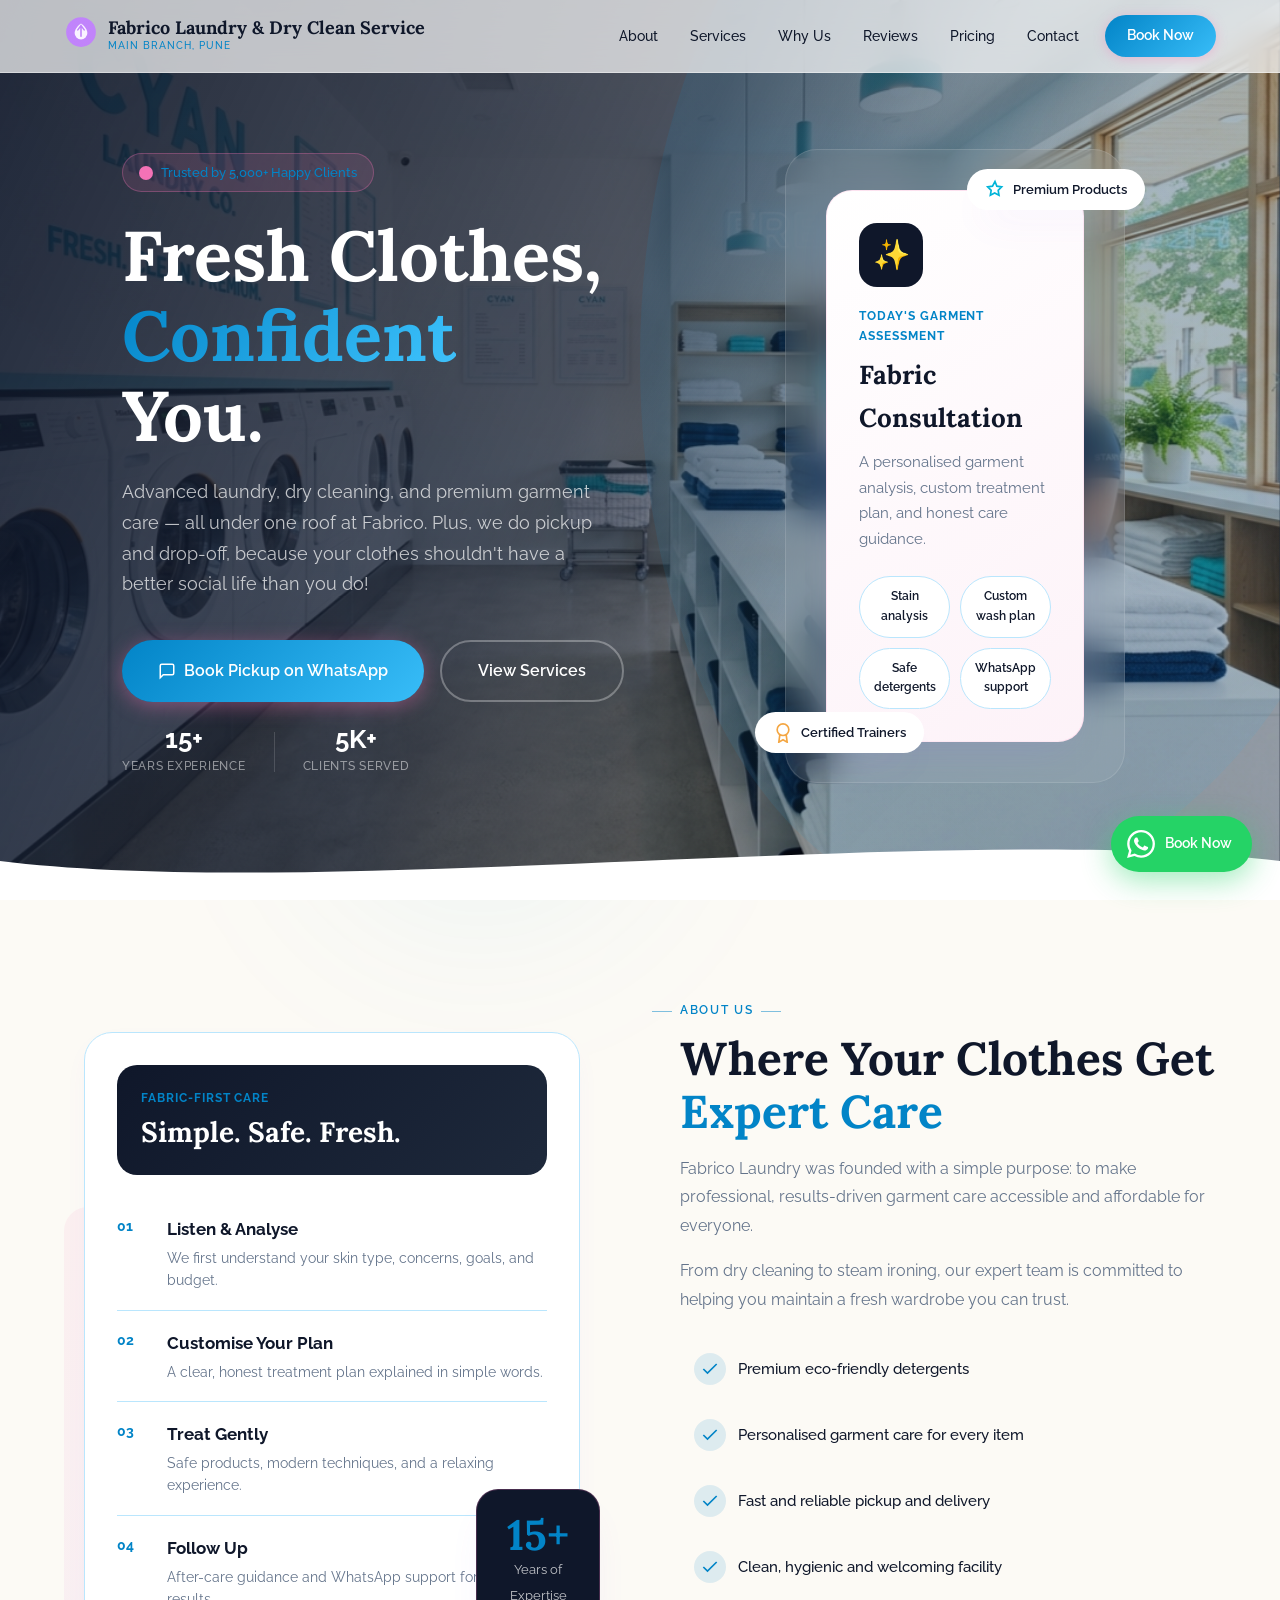
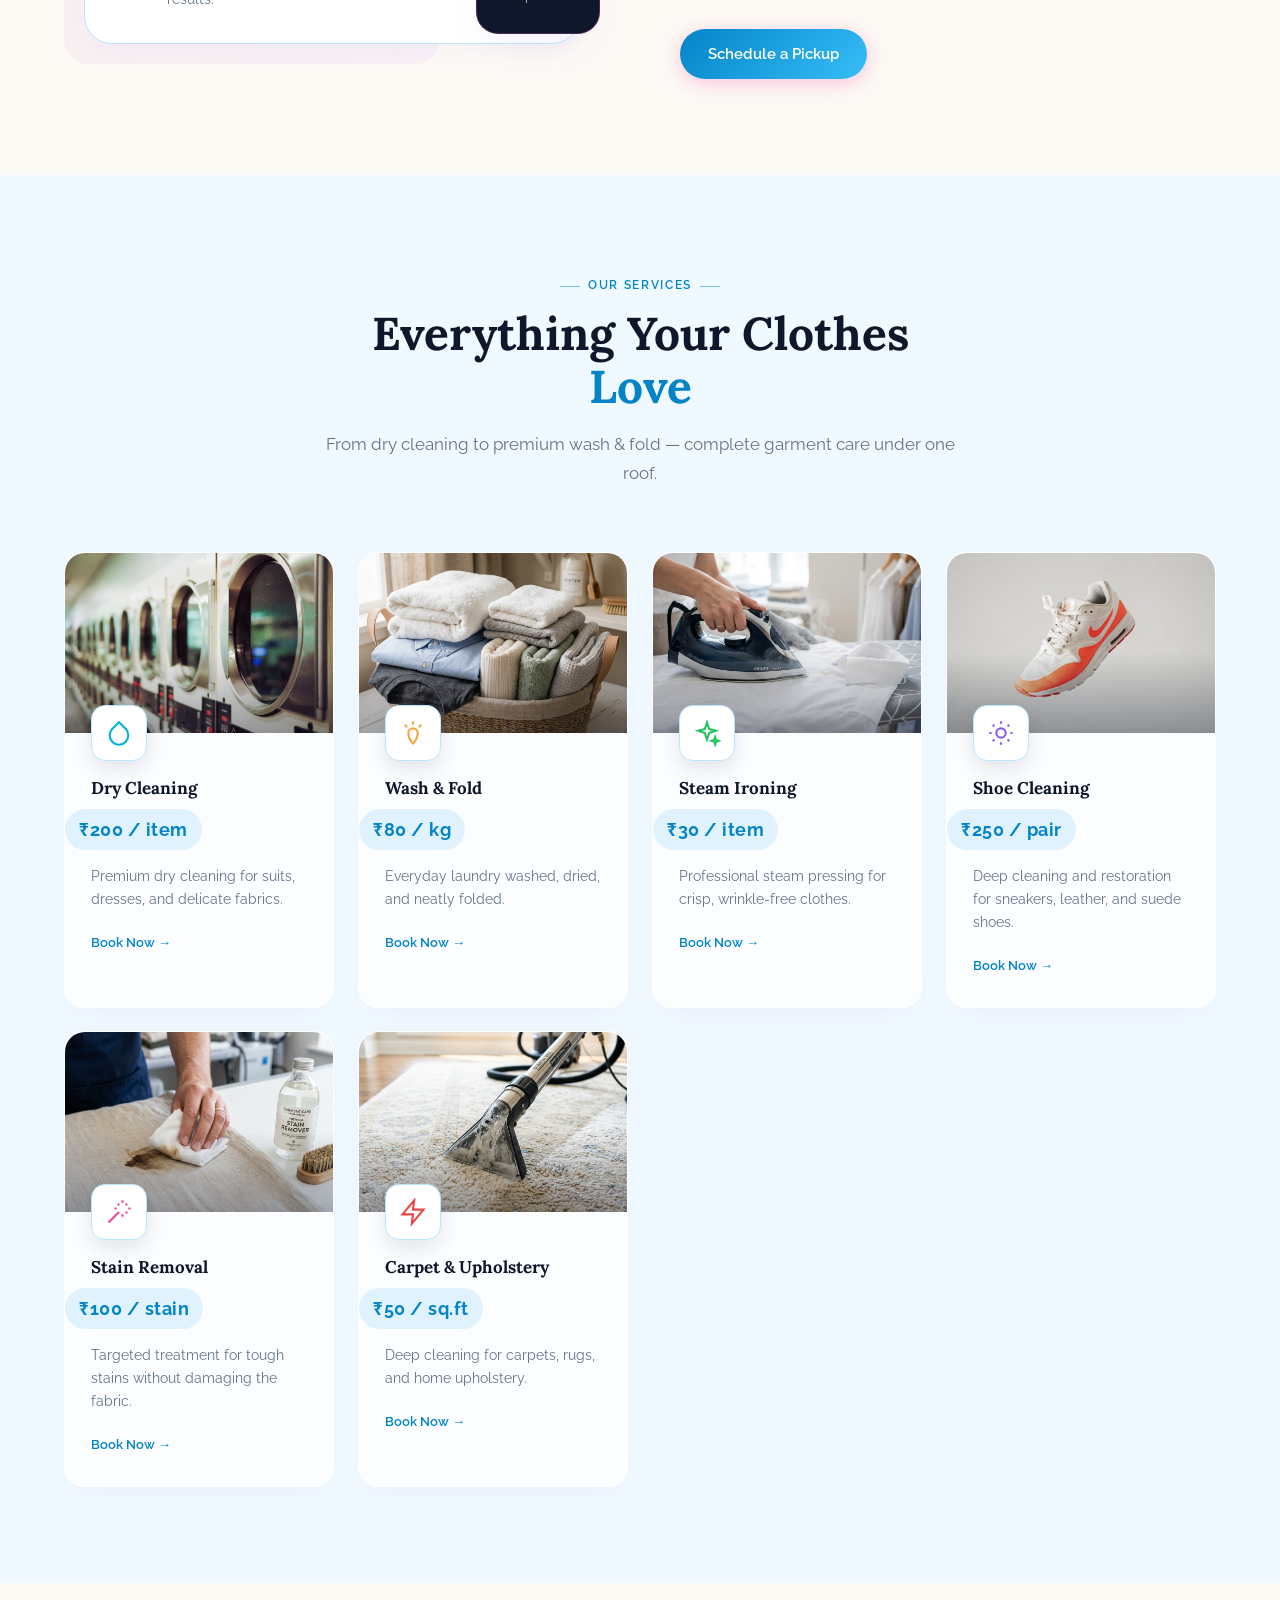
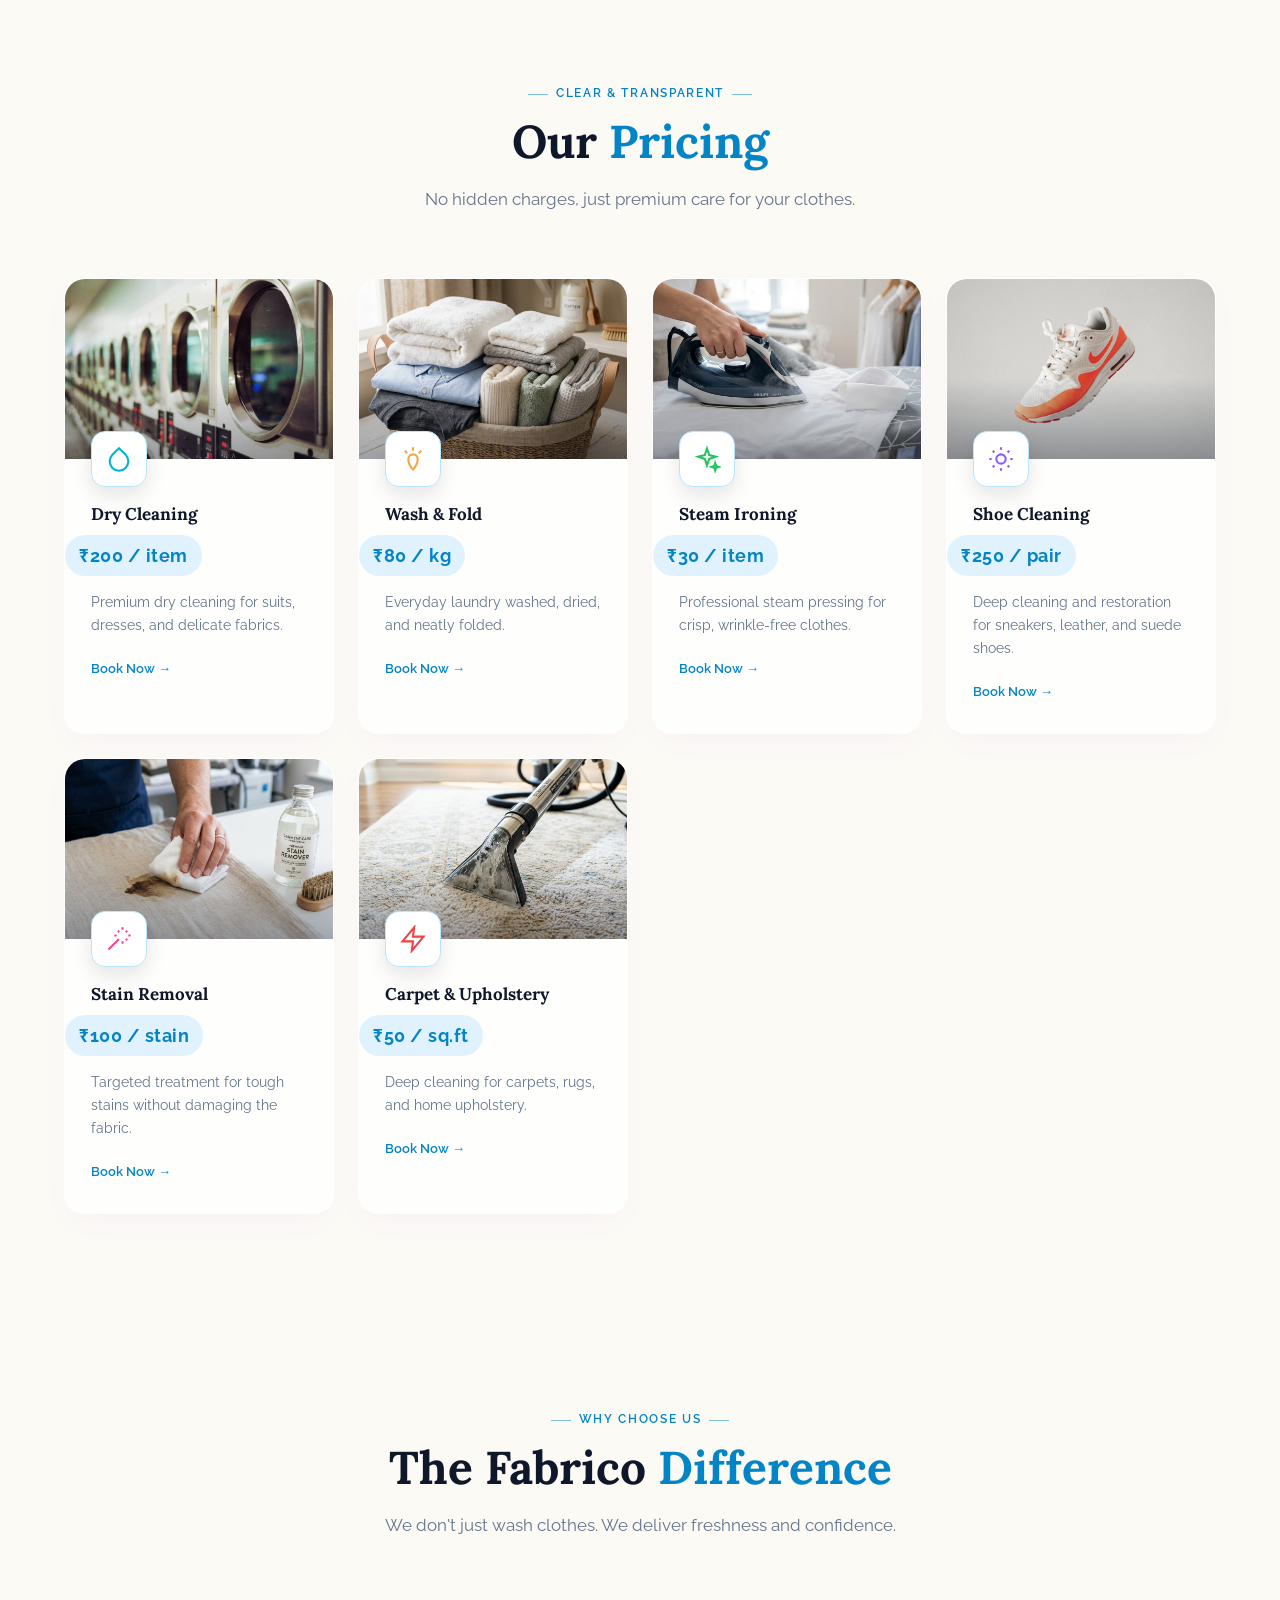
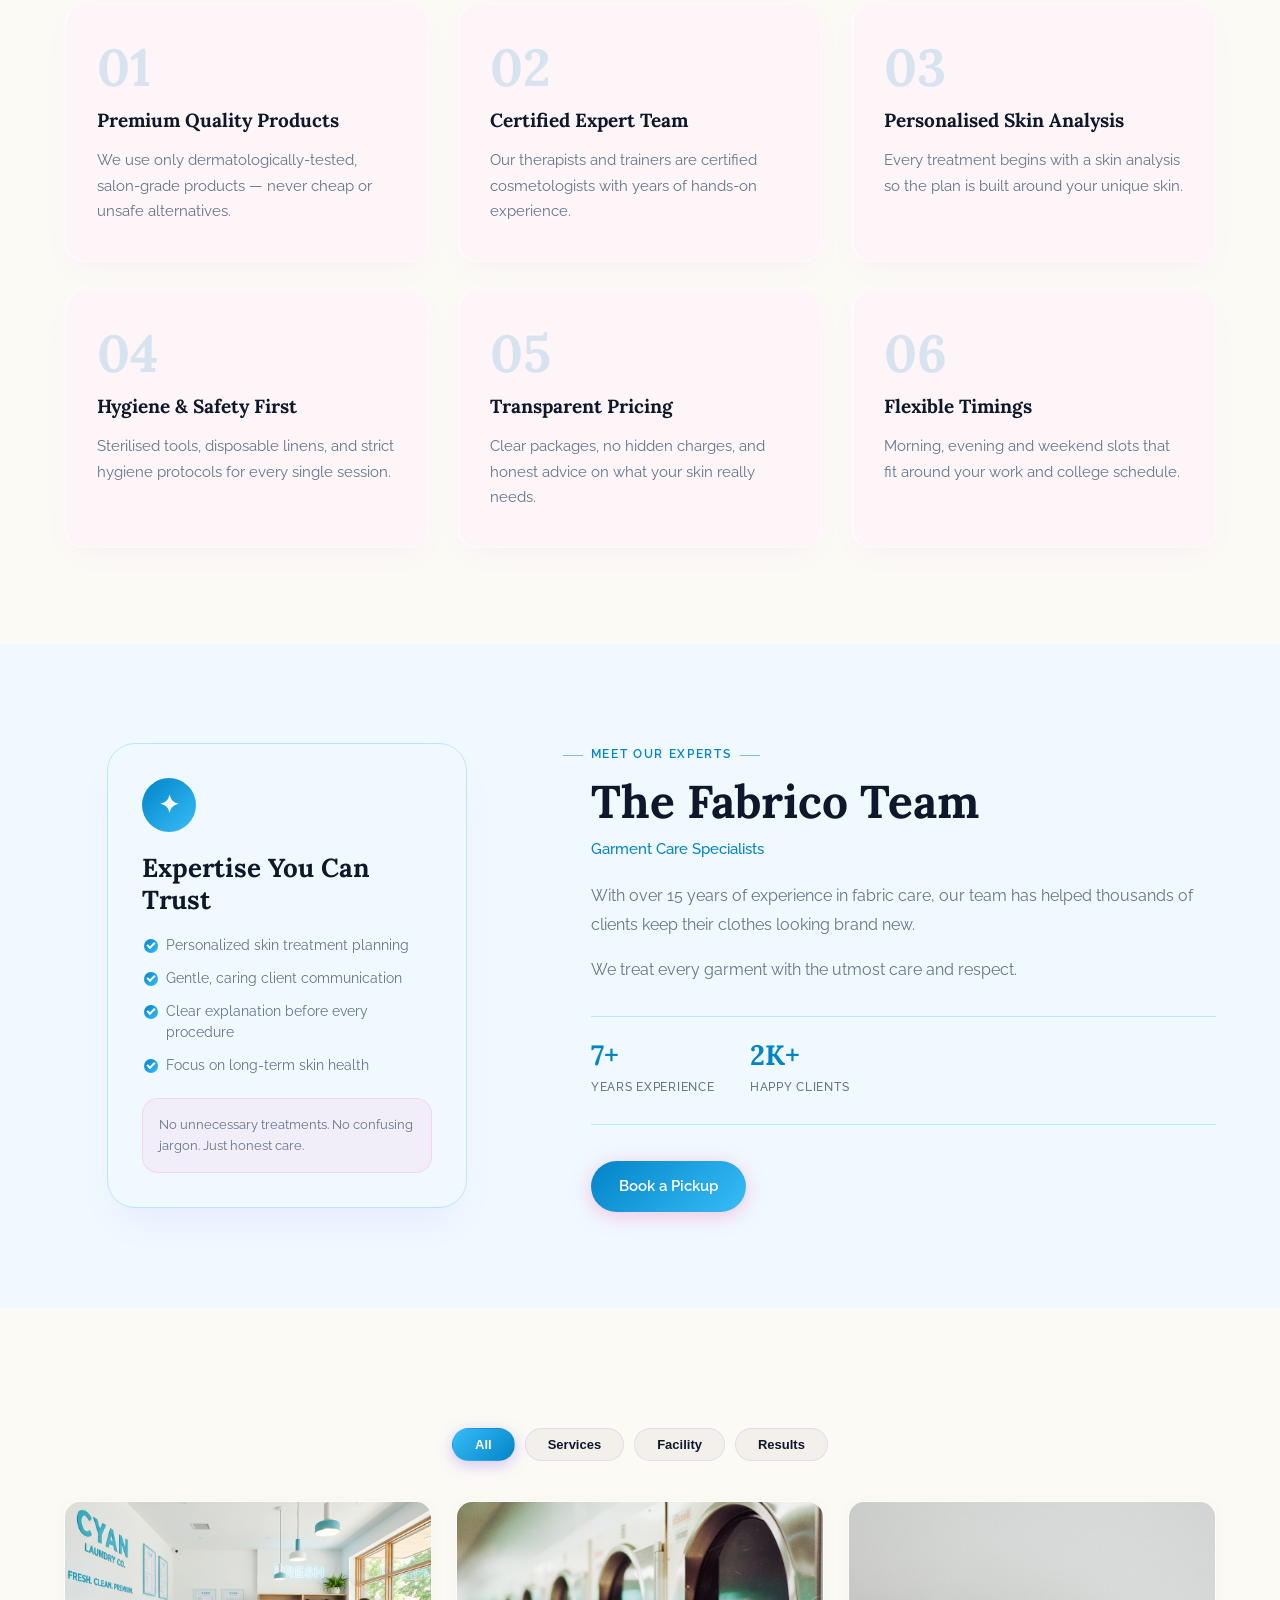
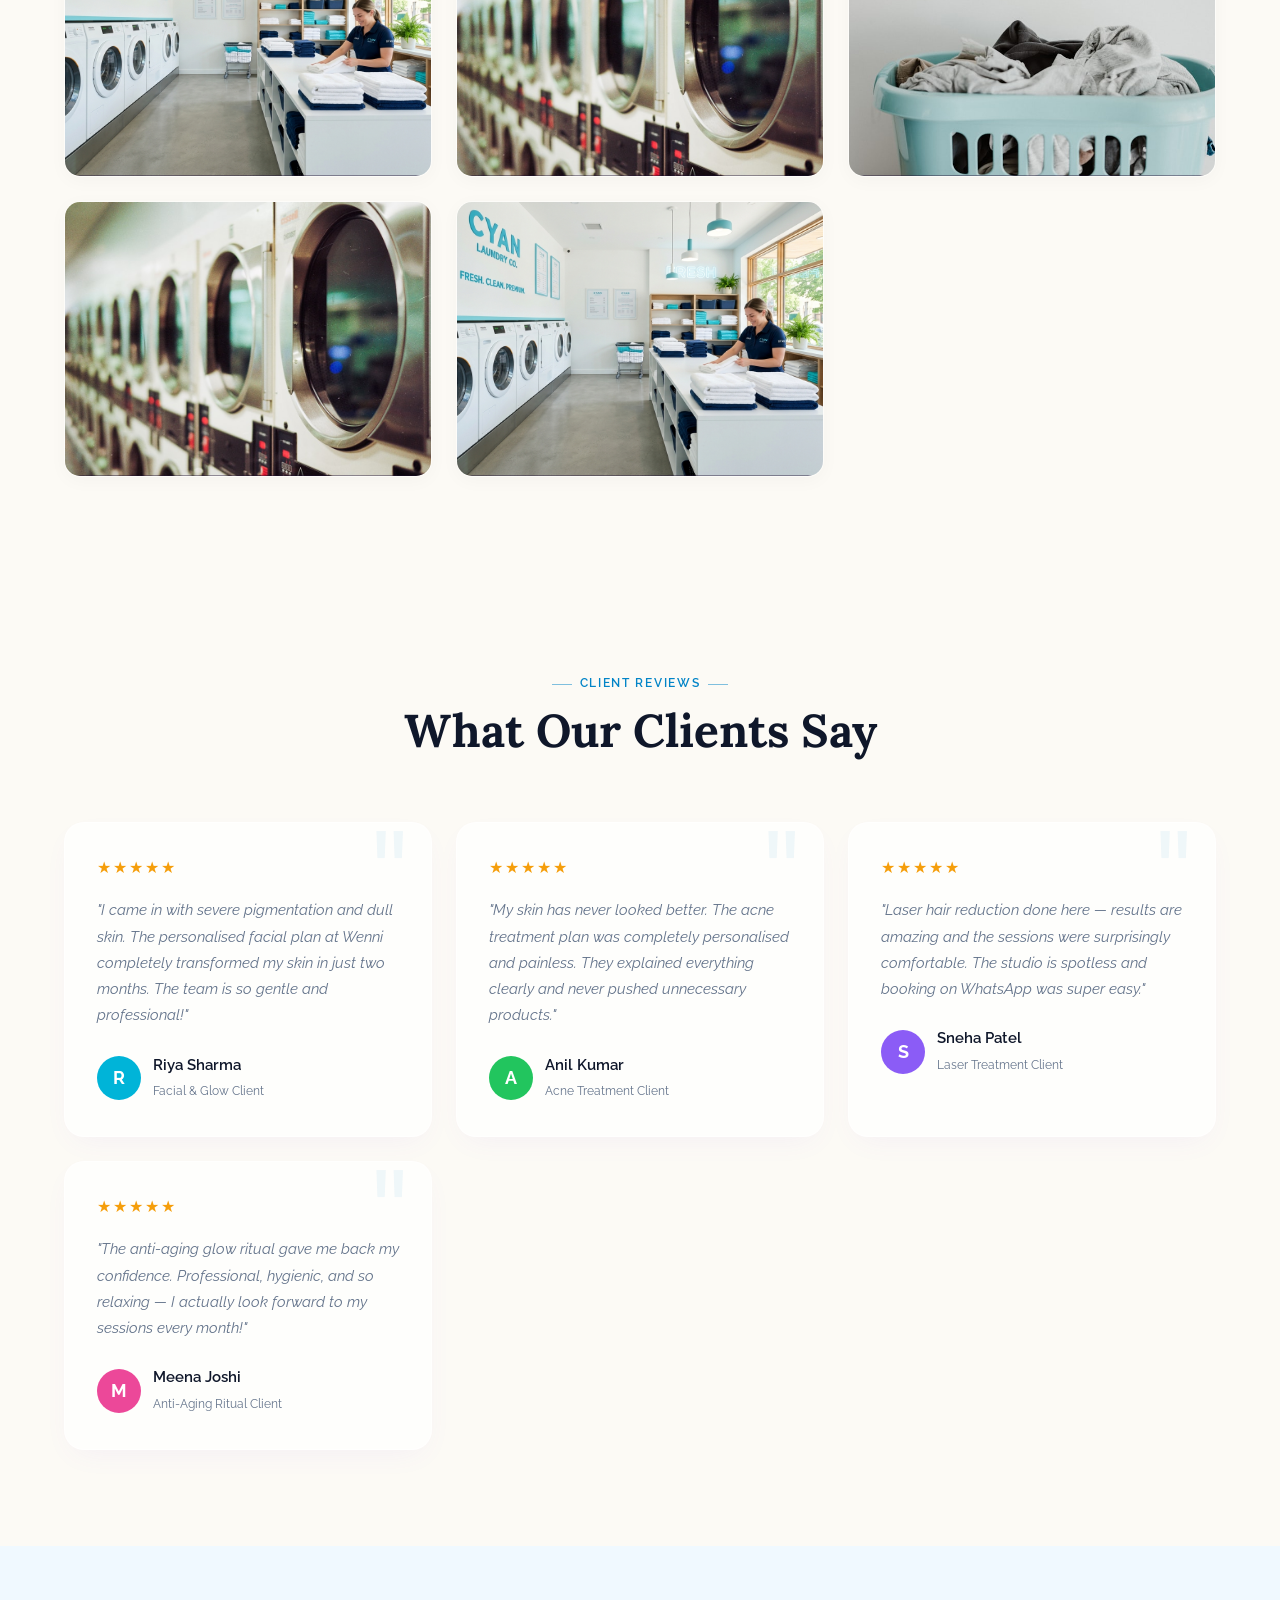
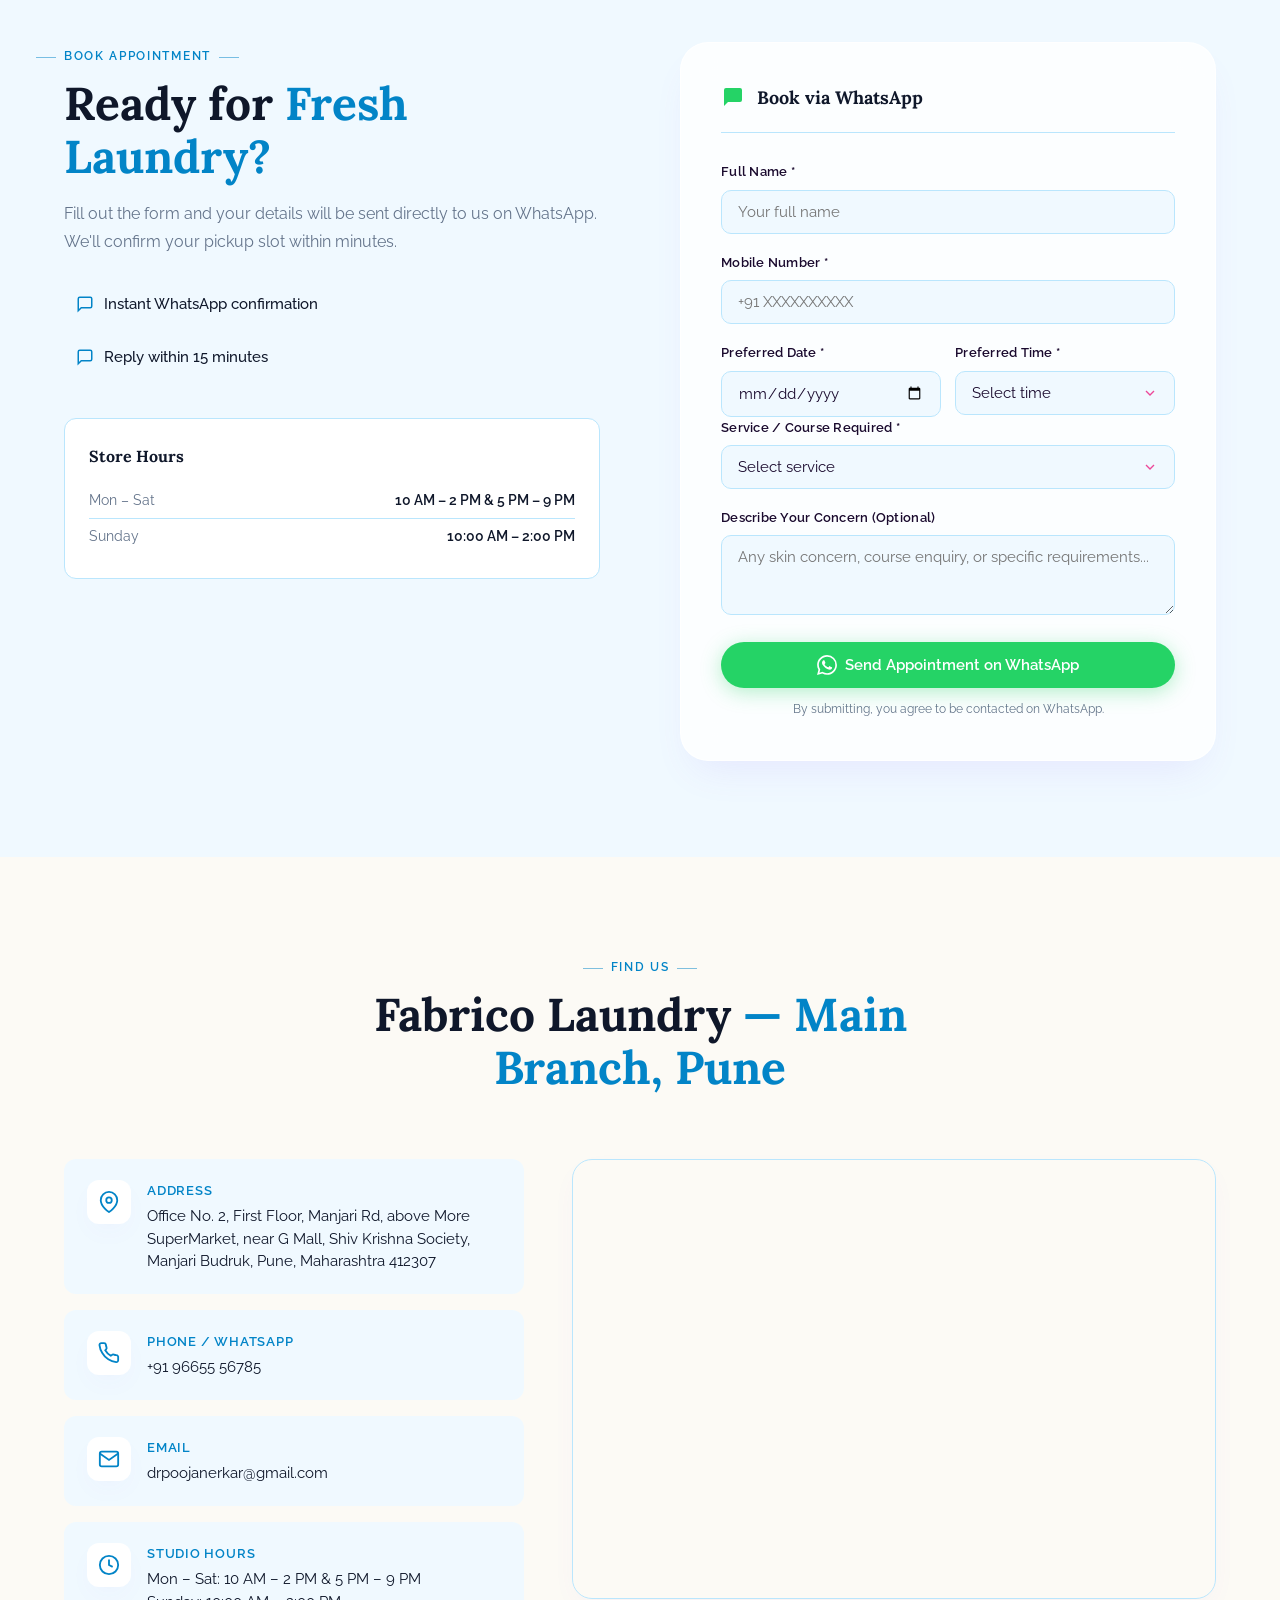
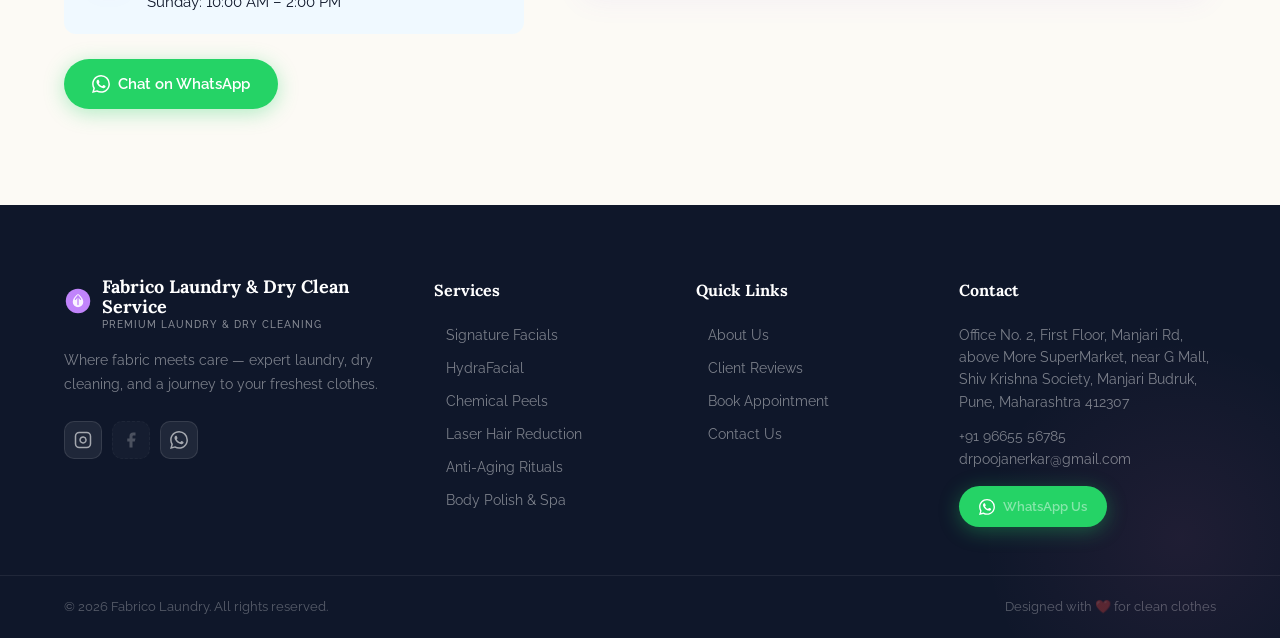
==== commit 36a29ca0: "Migrate website to Fabrico Laundry theme with pricing feature" ====
--- a/index.html
+++ b/index.html
@@ -65,6 +65,14 @@
     <div class="container">
       <div class="section-header" id="servicesHeader"></div>
       <div class="services-grid" id="servicesGrid"></div>
+    </div>
+  </section>
+
+  <!-- ═══════════════════════════ PRICING ═══════════════════════════ -->
+  <section class="section" id="pricing">
+    <div class="container">
+      <div class="section-header" id="pricingHeader"></div>
+      <div class="services-grid" id="pricingGrid"></div>
     </div>
   </section>
 
--- a/style.css
+++ b/style.css
@@ -7,26 +7,26 @@
 *, *::before, *::after { box-sizing: border-box; margin: 0; padding: 0; }
 
 :root {
-  --plum:   #1a0a2e;
-  --plum-rgb: 26, 10, 46;
-  --plum2:  #2d1054;
-  --rose:   #EC4899;      /* Soft Rose Pink */
-  --rose-rgb: 236, 72, 153;
-  --rose2:  #DB2777;
-  --purple: #8B5CF6;      /* Luxurious Lavender Violet */
-  --ring-rgb: 139, 92, 246; /* purple */
-  --purple2:#7C3AED;
+  --plum:   #0F172A;
+  --plum-rgb: 15, 23, 42;
+  --plum2:  #1E293B;
+  --rose:   #0284C7;      /* Primary Blue */
+  --rose-rgb: 2, 132, 199;
+  --rose2:  #0369A1;
+  --purple: #38BDF8;      /* Cyan Blue */
+  --ring-rgb: 56, 189, 248;
+  --purple2:#0EA5E9;
   --teal:   #06B6D4;
   --teal2:  #0891B2;
   --gold:   #F59E0B;
   --gold2:  #D97706;
-  --blush:  #FDF2F8;      /* Warm Blush Base */
-  --blush2: #FCE7F3;
+  --blush:  #F0F9FF;      /* Cool Blue Base */
+  --blush2: #E0F2FE;
   --white:  #FFFFFF;
-  --text:   #831843;      /* Deep Plum for luxurious text readability */
+  --text:   #0F172A;      /* Dark Slate for text */
   --text-dark: #1a0a2e;
   --muted:  #64748B;
-  --border: #FBCFE8;      /* Lavender-Pink tinted border */
+  --border: #BAE6FD;      /* Light Blue border */
   --green:  #25D366;
   --radius:    20px;
   --radius-sm: 12px;
@@ -41,16 +41,16 @@
 
 /* Theme Override Classes */
 body.theme-default {
-  --plum: #1a0a2e;
-  --plum-rgb: 26, 10, 46;
-  --rose: #EC4899;
-  --rose-rgb: 236, 72, 153;
-  --rose2: #DB2777;
-  --purple: #8B5CF6;
-  --ring-rgb: 139, 92, 246;
-  --blush: #FDF2F8;
-  --border: #FBCFE8;
-  --text: #831843;
+  --plum: #0F172A;
+  --plum-rgb: 15, 23, 42;
+  --rose: #0284C7;
+  --rose-rgb: 2, 132, 199;
+  --rose2: #0369A1;
+  --purple: #38BDF8;
+  --ring-rgb: 56, 189, 248;
+  --blush: #F0F9FF;
+  --border: #BAE6FD;
+  --text: #0F172A;
   --select-arrow: url("data:image/svg+xml,%3Csvg xmlns='http://www.w3.org/2000/svg' width='16' height='16' viewBox='0 0 24 24' fill='none' stroke='%23EC4899' stroke-width='2'%3E%3Cpolyline points='6 9 12 15 18 9'%3E%3C/polyline%3E%3C/svg%3E");
 }
 body.theme-royal {
@@ -1264,3 +1264,17 @@
   opacity: 1;
 }
 
+
+.service-price {
+  font-family: var(--font-body);
+  font-size: 1.1rem;
+  font-weight: 700;
+  color: var(--rose);
+  background: var(--blush2);
+  display: inline-block;
+  padding: 6px 14px;
+  border-radius: 30px;
+  margin-bottom: 15px;
+  letter-spacing: 0.5px;
+}
+
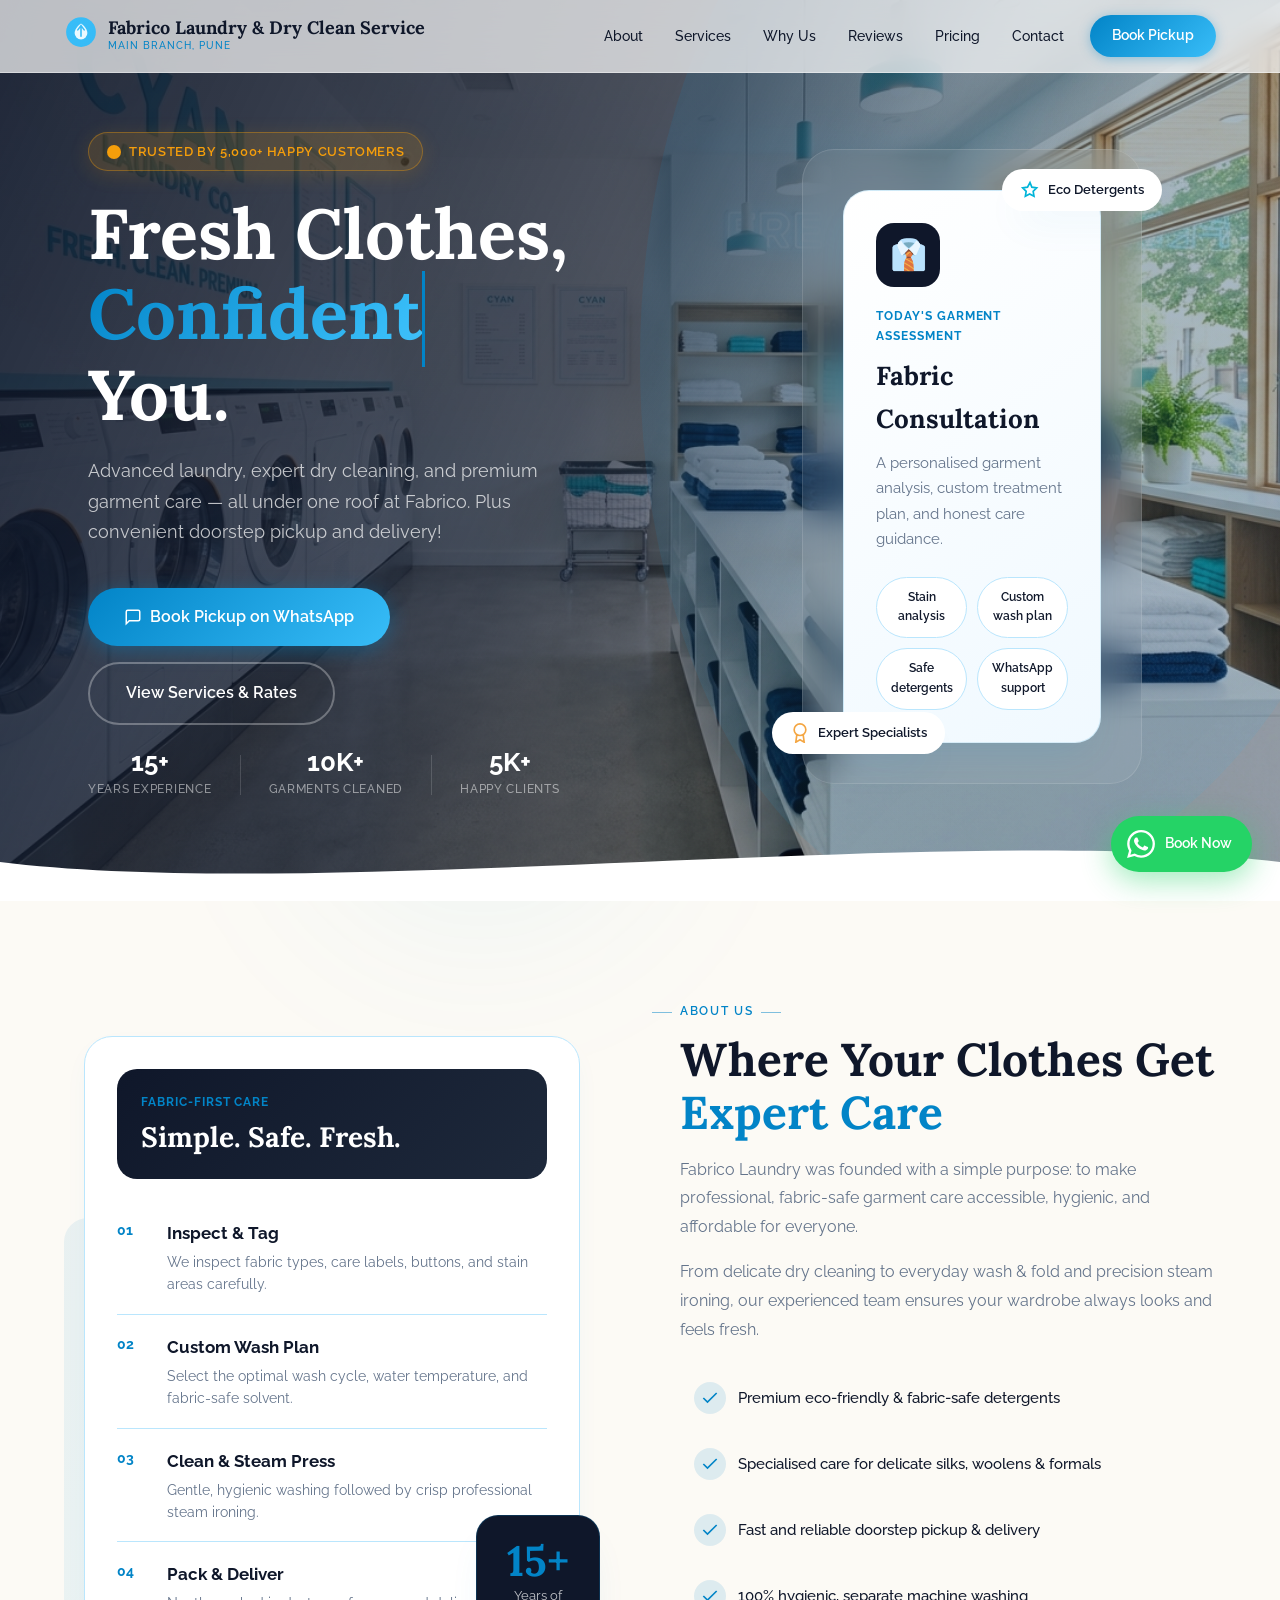
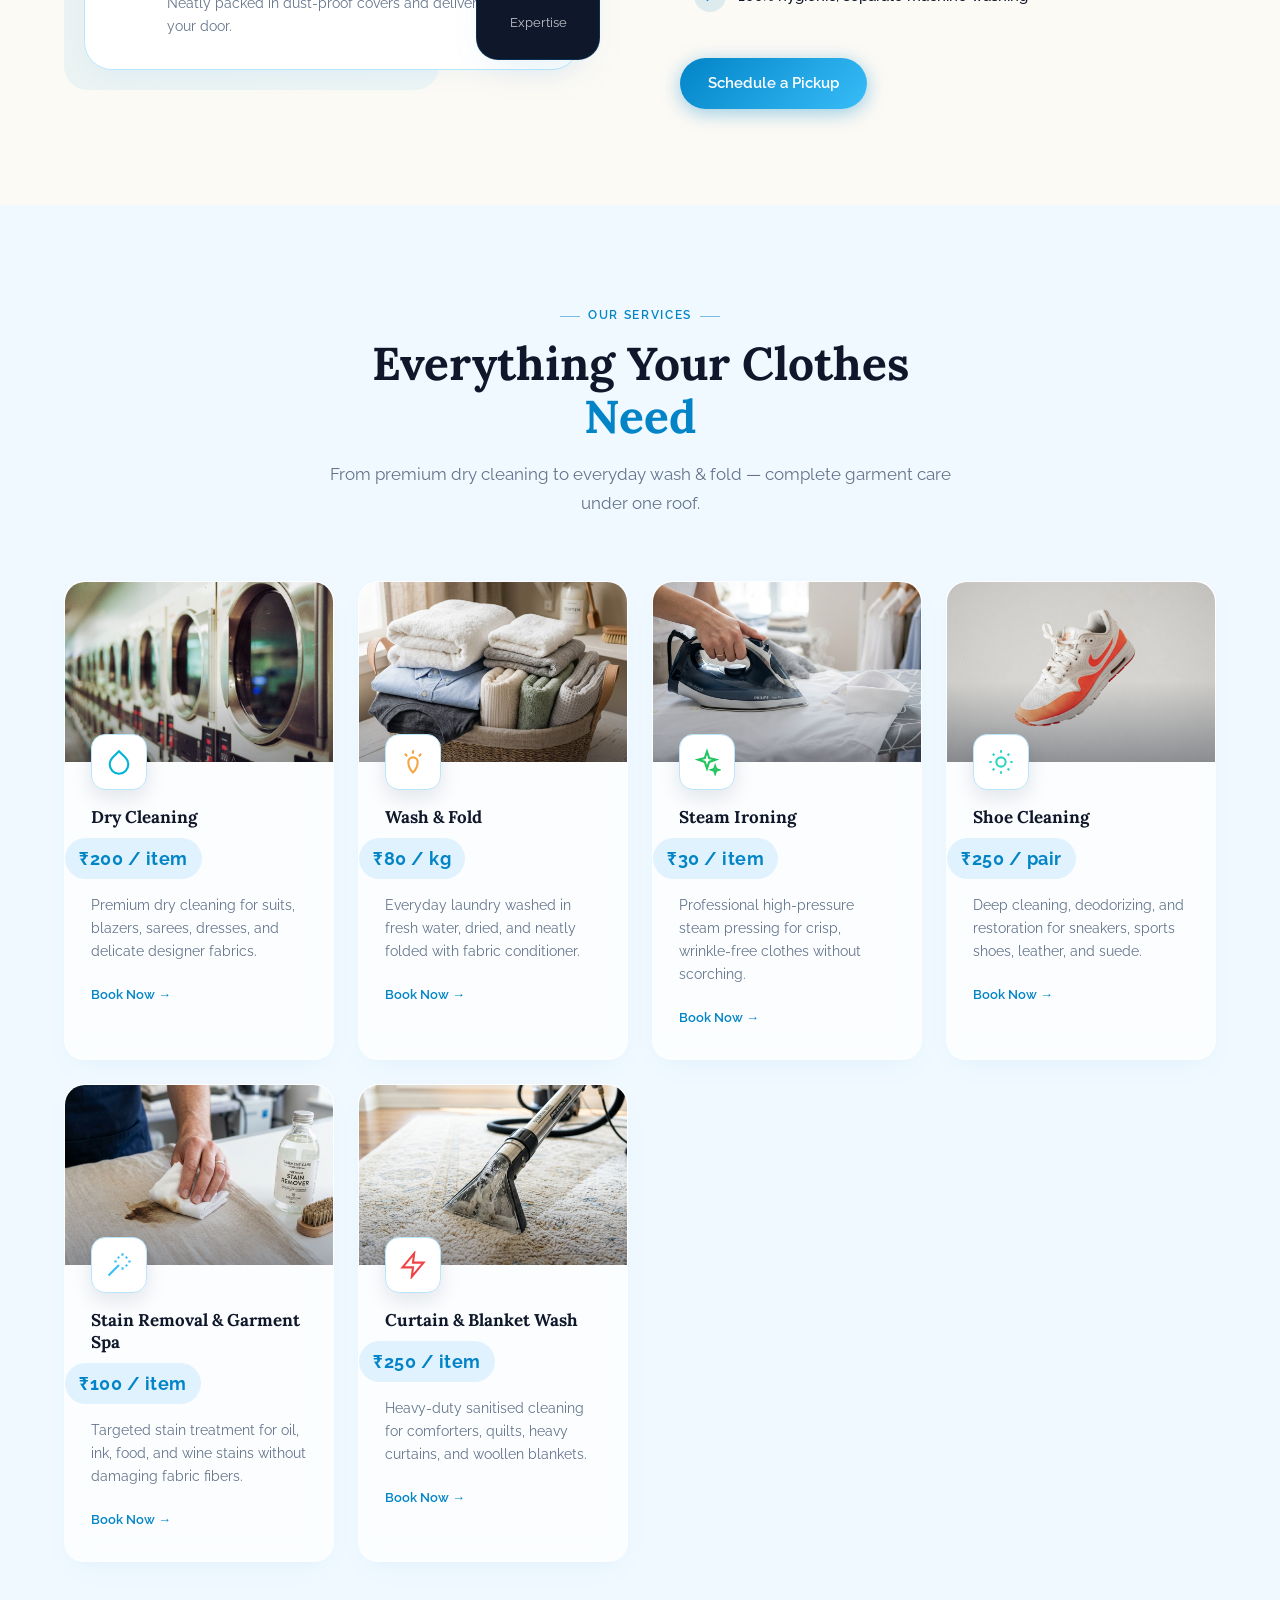
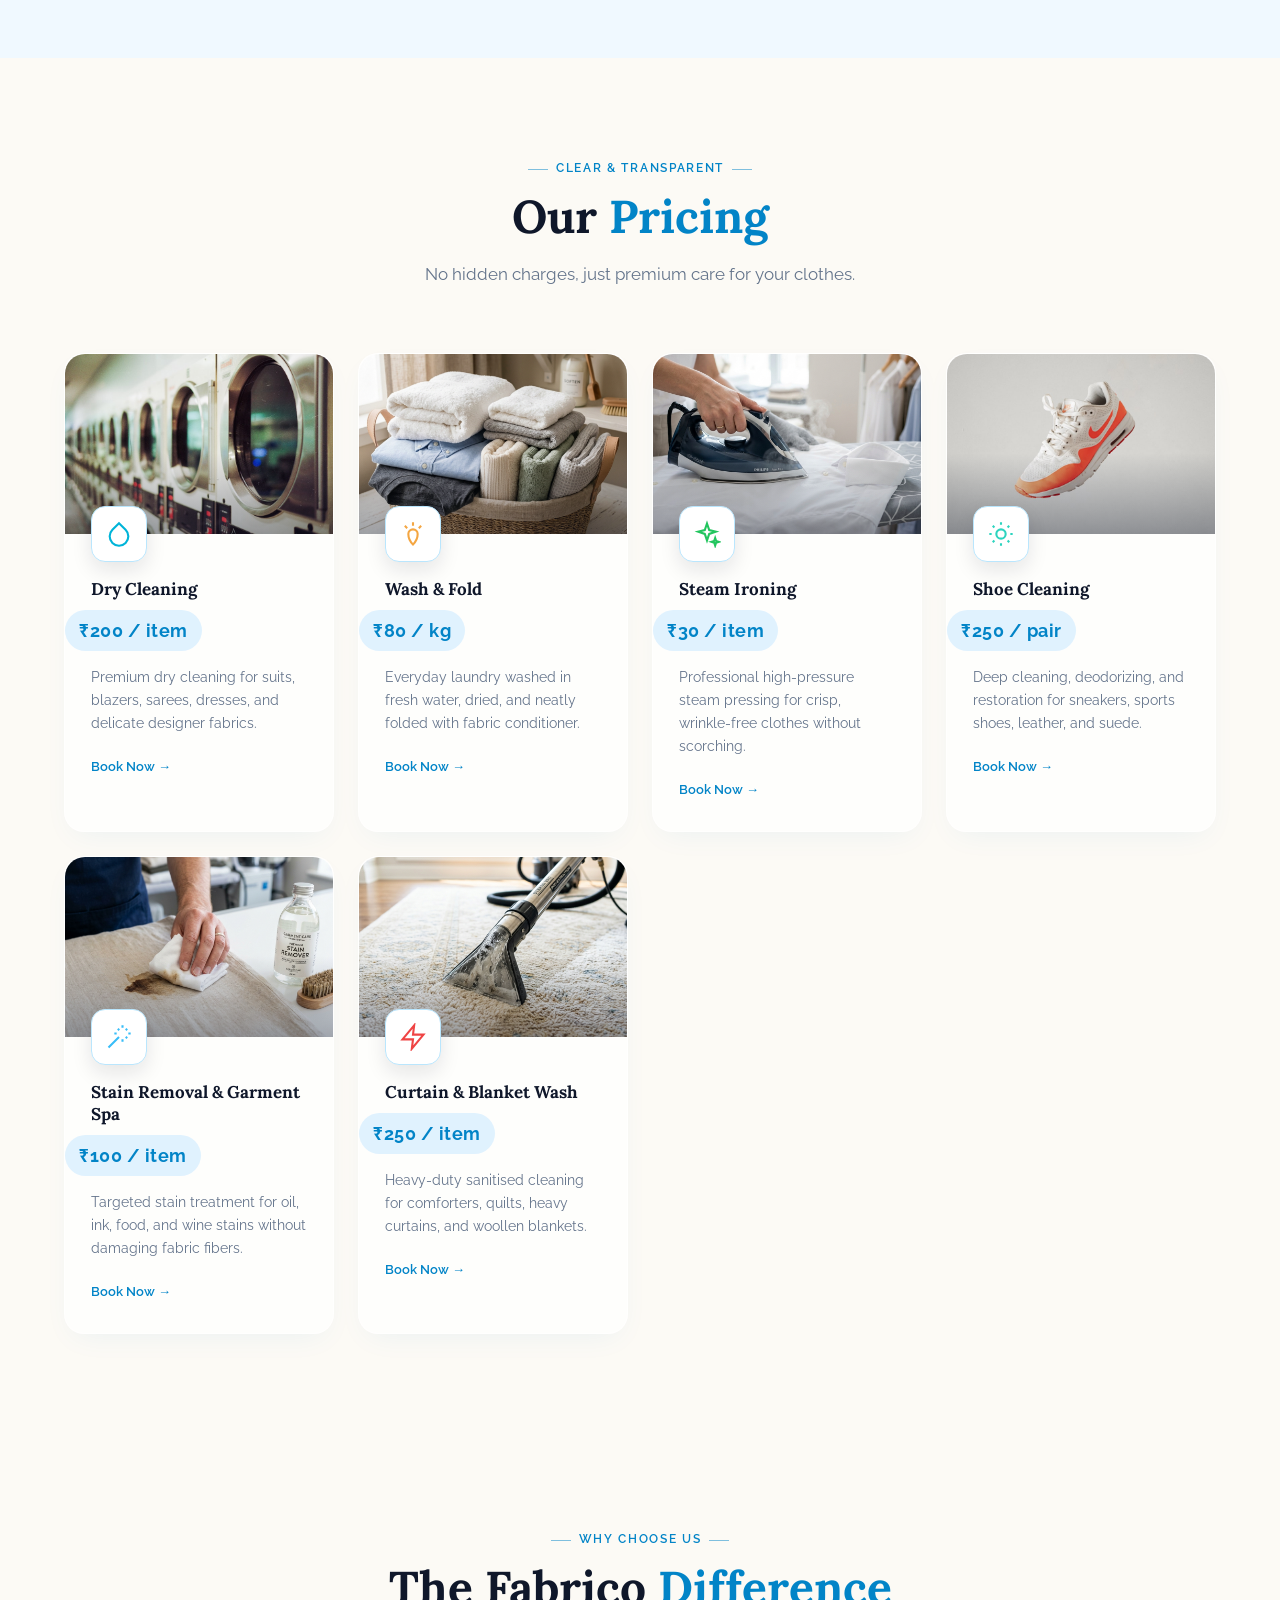
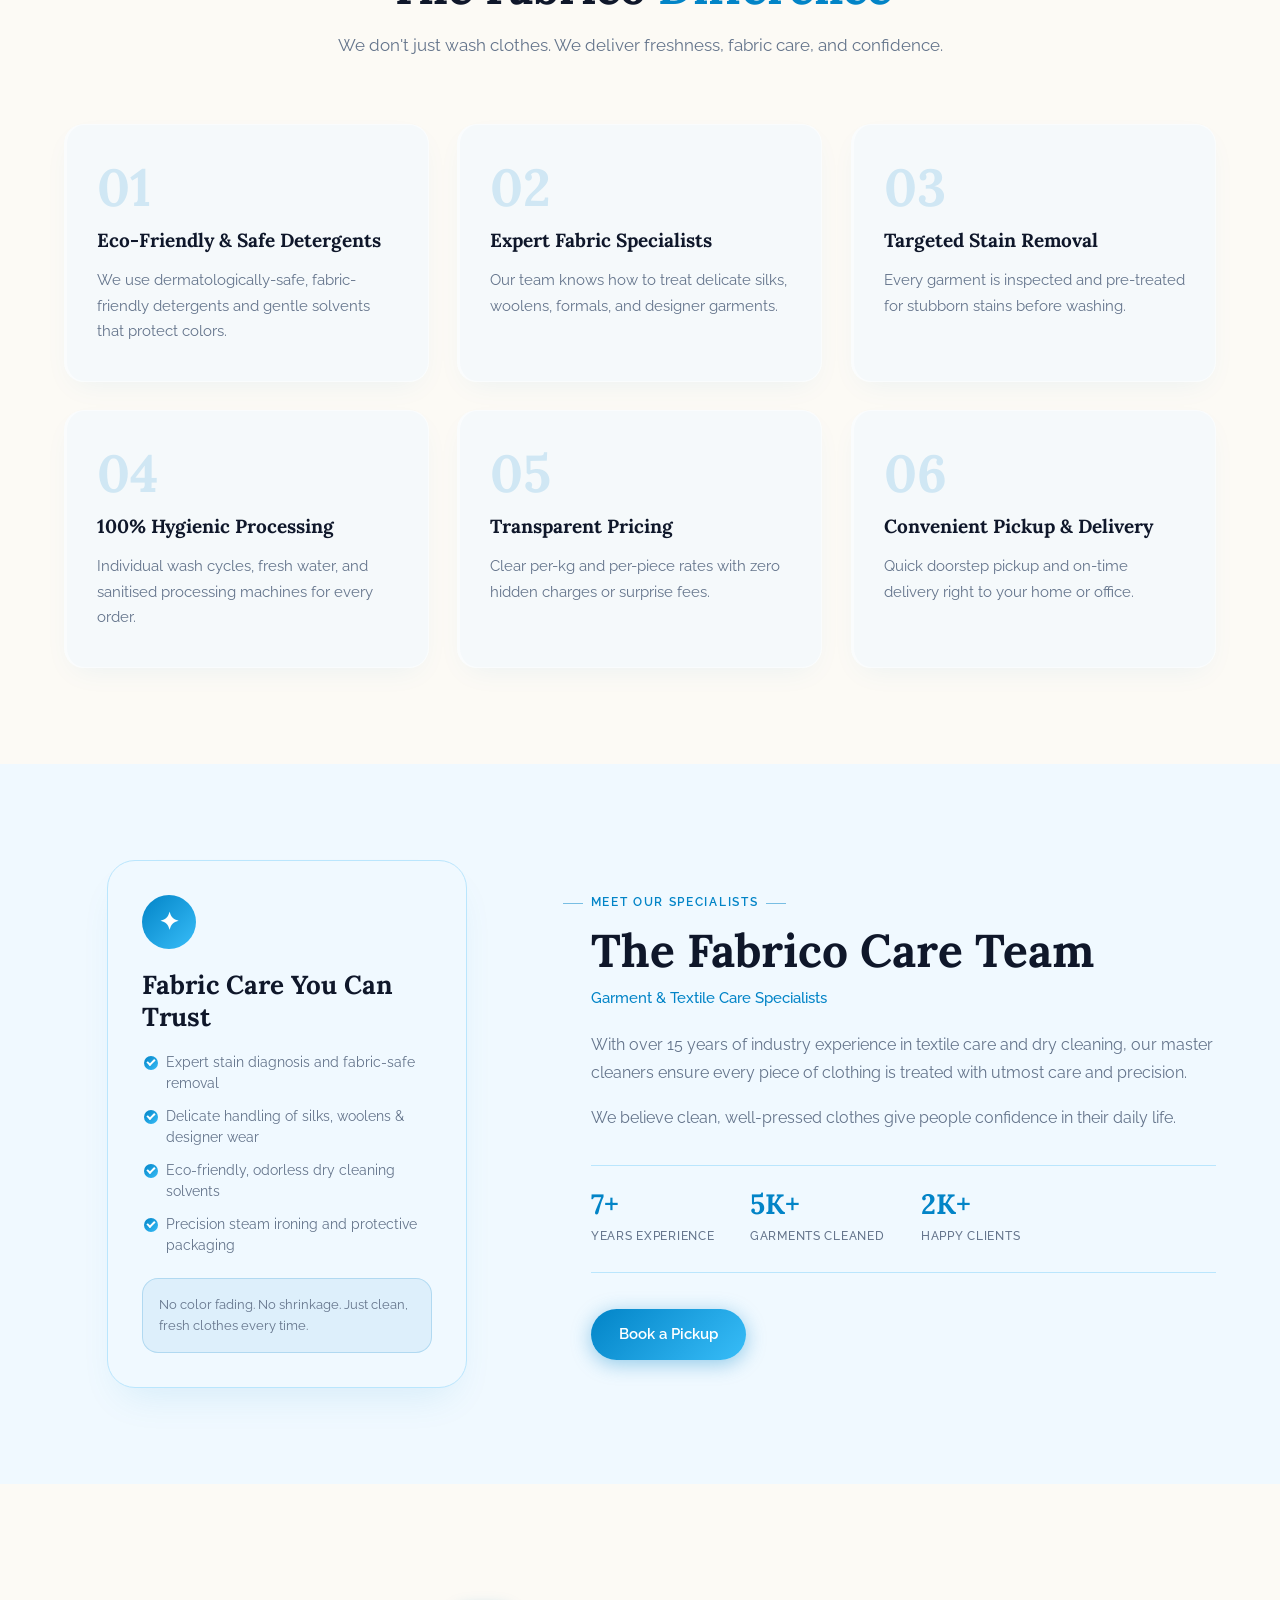
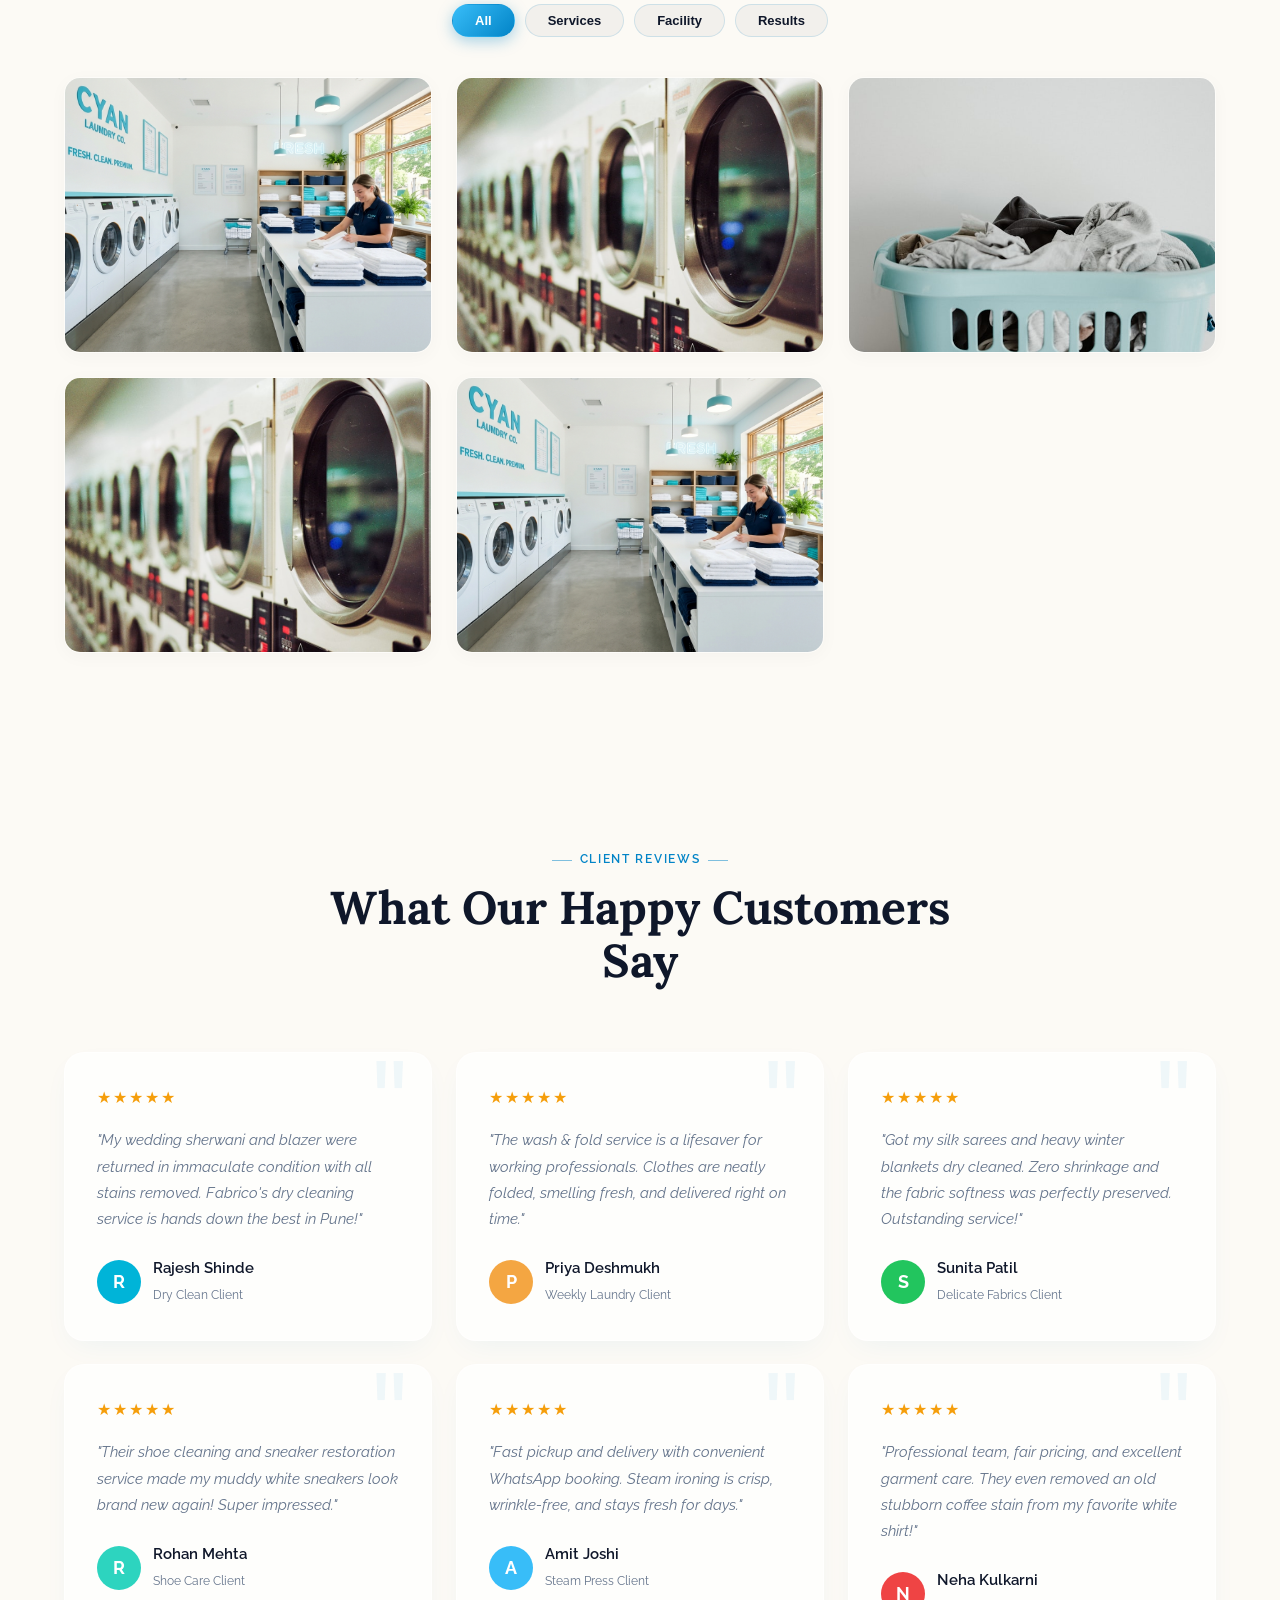
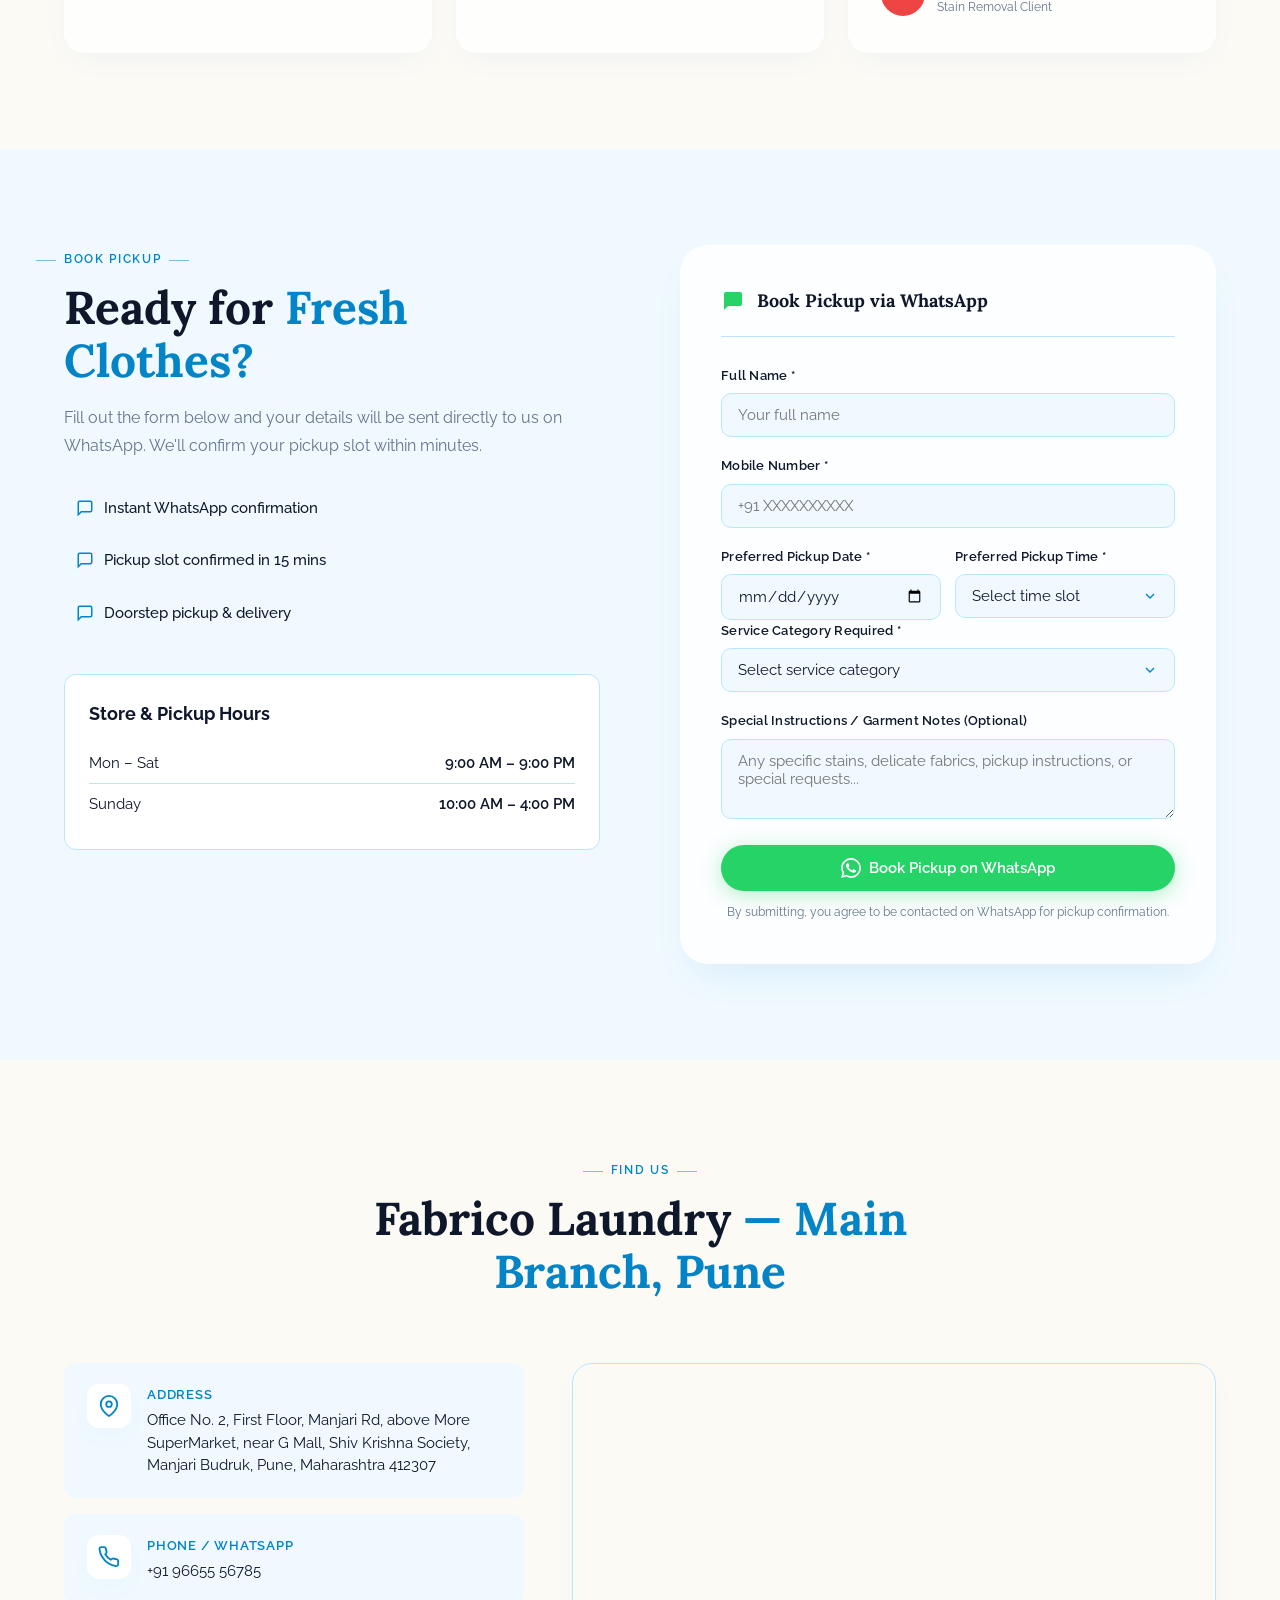
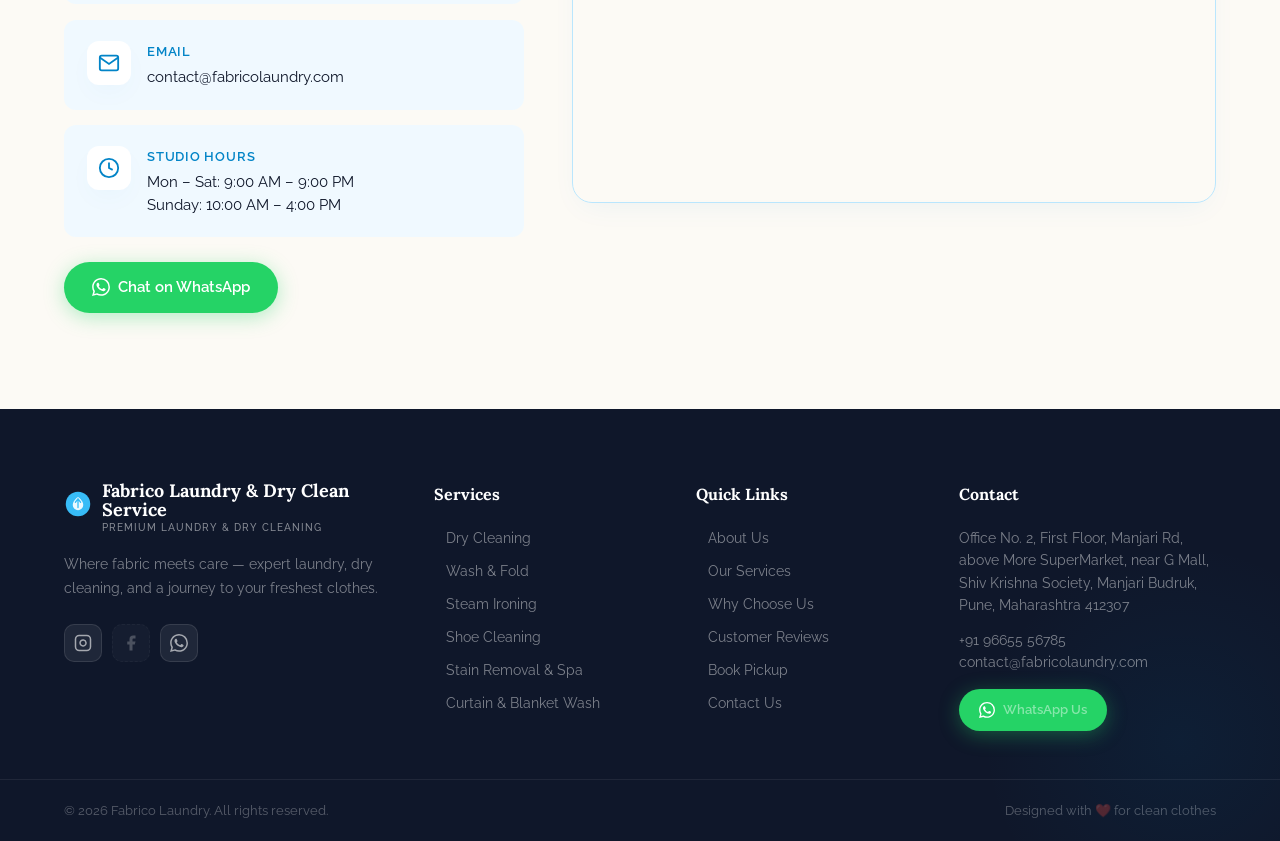
==== commit 87e7c502: "code update for ui" ====
--- a/index.html
+++ b/index.html
@@ -3,10 +3,10 @@
 <head>
   <meta charset="UTF-8" />
   <meta name="viewport" content="width=device-width, initial-scale=1.0" />
-  <title id="pageTitle">Wenni Skin Care Academy</title>
-  <meta name="description" id="pageDesc" content="Wenni Skin Care Academy — advanced skin treatments and certified cosmetology courses in Pune." />
-  <meta property="og:title" content="Wenni Skin Care Academy | Skin Treatments & Cosmetology Courses" />
-  <meta property="og:description" content="Expert skin treatments, signature facials, and certified cosmetology training in Keshav Nagar, Pune." />
+  <title id="pageTitle">Fabrico | Professional Laundry & Dry Clean Service</title>
+  <meta name="description" id="pageDesc" content="Fabrico Laundry & Dry Clean Service — advanced laundry, dry cleaning, and garment care in Pune. Book a pickup via WhatsApp." />
+  <meta property="og:title" content="Fabrico Laundry & Dry Clean Service | Pune" />
+  <meta property="og:description" content="Expert laundry, premium dry cleaning, steam ironing, and shoe care in Pune with doorstep pickup & delivery." />
   <meta property="og:type" content="website" />
   <link rel="preconnect" href="https://fonts.googleapis.com" />
   <link rel="preconnect" href="https://fonts.gstatic.com" crossorigin />
--- a/style.css
+++ b/style.css
@@ -1,6 +1,6 @@
 /* ═══════════════════════════════════════════════════════
    Wenni Skin Care Academy — style.css
-   Palette: Plum #1a0a2e | Rose #F472B6 | Purple #C084FC | Teal #06B6D4 | Blush #FDF2F8
+   Palette: Plum var(--plum) | Rose #0284C7 | Purple #38BDF8 | Teal #06B6D4 | Blush var(--blush)
    ═══════════════════════════════════════════════════════ */
 
 /* ── RESET & BASE ────────────────────────────────────── */
@@ -24,19 +24,19 @@
   --blush2: #E0F2FE;
   --white:  #FFFFFF;
   --text:   #0F172A;      /* Dark Slate for text */
-  --text-dark: #1a0a2e;
+  --text-dark: var(--plum);
   --muted:  #64748B;
   --border: #BAE6FD;      /* Light Blue border */
   --green:  #25D366;
   --radius:    20px;
   --radius-sm: 12px;
-  --shadow:    0 10px 30px -10px rgba(139,92,246,0.08);
-  --shadow-md: 0 20px 40px -15px rgba(139,92,246,0.12);
-  --shadow-lg: 0 30px 60px -15px rgba(139,92,246,0.18);
+  --shadow:    0 10px 30px -10px rgba(var(--rose-rgb),0.08);
+  --shadow-md: 0 20px 40px -15px rgba(var(--rose-rgb),0.12);
+  --shadow-lg: 0 30px 60px -15px rgba(var(--rose-rgb),0.18);
   --transition: 0.3s cubic-bezier(0.22,1,0.36,1);
   --font-display: 'Lora', 'Cormorant Garamond', Georgia, serif;
   --font-body:    'Raleway', 'Inter', -apple-system, sans-serif;
-  --select-arrow: url("data:image/svg+xml,%3Csvg xmlns='http://www.w3.org/2000/svg' width='16' height='16' viewBox='0 0 24 24' fill='none' stroke='%23EC4899' stroke-width='2'%3E%3Cpolyline points='6 9 12 15 18 9'%3E%3C/polyline%3E%3C/svg%3E");
+  --select-arrow: url("data:image/svg+xml,%3Csvg xmlns='http://www.w3.org/2000/svg' width='16' height='16' viewBox='0 0 24 24' fill='none' stroke='%230284C7' stroke-width='2'%3E%3Cpolyline points='6 9 12 15 18 9'%3E%3C/polyline%3E%3C/svg%3E");
 }
 
 /* Theme Override Classes */
@@ -51,7 +51,7 @@
   --blush: #F0F9FF;
   --border: #BAE6FD;
   --text: #0F172A;
-  --select-arrow: url("data:image/svg+xml,%3Csvg xmlns='http://www.w3.org/2000/svg' width='16' height='16' viewBox='0 0 24 24' fill='none' stroke='%23EC4899' stroke-width='2'%3E%3Cpolyline points='6 9 12 15 18 9'%3E%3C/polyline%3E%3C/svg%3E");
+  --select-arrow: url("data:image/svg+xml,%3Csvg xmlns='http://www.w3.org/2000/svg' width='16' height='16' viewBox='0 0 24 24' fill='none' stroke='%230284C7' stroke-width='2'%3E%3Cpolyline points='6 9 12 15 18 9'%3E%3C/polyline%3E%3C/svg%3E");
 }
 body.theme-royal {
   --plum: #0F1E36;
@@ -261,11 +261,11 @@
 .btn-primary {
   background: linear-gradient(135deg, var(--rose), var(--purple));
   color: white;
-  box-shadow: 0 4px 20px rgba(244,114,182,0.4);
+  box-shadow: 0 4px 20px rgba(var(--rose-rgb),0.4);
 }
 .btn-primary:hover {
   background: linear-gradient(135deg, var(--rose2), var(--purple2));
-  box-shadow: 0 8px 30px rgba(244,114,182,0.55);
+  box-shadow: 0 8px 30px rgba(var(--rose-rgb),0.55);
   transform: translateY(-2px);
 }
 
@@ -307,8 +307,8 @@
 }
 #header.scrolled {
   background: rgba(255, 255, 255, 0.85);
-  border-bottom-color: rgba(236, 72, 153, 0.15);
-  box-shadow: 0 8px 30px -10px rgba(139, 92, 246, 0.08);
+  border-bottom-color: rgba(var(--rose-rgb), 0.15);
+  box-shadow: 0 8px 30px -10px rgba(var(--rose-rgb), 0.08);
 }
 
 .header-inner { display: flex; align-items: center; justify-content: space-between; height: 72px; gap: 24px; }
@@ -328,7 +328,7 @@
   color: var(--text); border-radius: 8px; transition: var(--transition); position: relative;
 }
 .nav-link:hover { background: var(--blush); color: var(--rose); }
-.nav-link.active-link { color: var(--rose); background: rgba(244,114,182,0.08); }
+.nav-link.active-link { color: var(--rose); background: rgba(var(--rose-rgb),0.08); }
 .nav-link-bar {
   display: block; position: absolute; bottom: 4px; left: 14px; right: 14px;
   height: 2px; background: var(--rose); border-radius: 2px;
@@ -343,7 +343,7 @@
   background: linear-gradient(135deg, var(--rose), var(--purple));
   color: white; font-size: 14px; font-weight: 600;
   border-radius: 50px; margin-left: 8px;
-  box-shadow: 0 2px 12px rgba(244,114,182,0.35);
+  box-shadow: 0 2px 12px rgba(var(--rose-rgb),0.35);
   transition: var(--transition); position: relative; overflow: hidden;
 }
 .nav-cta-btn::after {
@@ -352,7 +352,7 @@
   transform: translateX(-100%); transition: transform 0.5s ease;
 }
 .nav-cta-btn:hover::after { transform: translateX(100%); }
-.nav-cta-btn:hover { background: linear-gradient(135deg, var(--rose2), var(--purple2)); transform: translateY(-1px); box-shadow: 0 4px 20px rgba(244,114,182,0.5); }
+.nav-cta-btn:hover { background: linear-gradient(135deg, var(--rose2), var(--purple2)); transform: translateY(-1px); box-shadow: 0 4px 20px rgba(var(--rose-rgb),0.5); }
 
 .hamburger { display: none; flex-direction: column; gap: 5px; background: none; border: none; cursor: pointer; padding: 8px; border-radius: 8px; transition: var(--transition); }
 .hamburger:hover { background: var(--blush); }
@@ -391,16 +391,16 @@
 
 .hero-particles { position: absolute; inset: 0; z-index: 1; pointer-events: none; overflow: hidden; }
 .hero-particles span { position: absolute; display: block; border-radius: 50%; opacity: 0; animation: particleFloat linear infinite; }
-.hero-particles span:nth-child(1)  { width:6px; height:6px; background:rgba(244,114,182,0.7); left:10%; animation-duration:9s;  animation-delay:0s;   }
-.hero-particles span:nth-child(2)  { width:4px; height:4px; background:rgba(192,132,252,0.6); left:25%; animation-duration:12s; animation-delay:2s;   }
+.hero-particles span:nth-child(1)  { width:6px; height:6px; background:rgba(var(--rose-rgb),0.7); left:10%; animation-duration:9s;  animation-delay:0s;   }
+.hero-particles span:nth-child(2)  { width:4px; height:4px; background:rgba(var(--ring-rgb),0.6); left:25%; animation-duration:12s; animation-delay:2s;   }
 .hero-particles span:nth-child(3)  { width:7px; height:7px; background:rgba(6,182,212,0.5);  left:40%; animation-duration:7s;  animation-delay:1s;   }
 .hero-particles span:nth-child(4)  { width:3px; height:3px; background:rgba(255,255,255,0.4); left:55%; animation-duration:14s; animation-delay:3s;   }
-.hero-particles span:nth-child(5)  { width:5px; height:5px; background:rgba(244,114,182,0.5); left:70%; animation-duration:11s; animation-delay:0.5s; }
-.hero-particles span:nth-child(6)  { width:4px; height:4px; background:rgba(192,132,252,0.6); left:80%; animation-duration:8s;  animation-delay:4s;   }
+.hero-particles span:nth-child(5)  { width:5px; height:5px; background:rgba(var(--rose-rgb),0.5); left:70%; animation-duration:11s; animation-delay:0.5s; }
+.hero-particles span:nth-child(6)  { width:4px; height:4px; background:rgba(var(--ring-rgb),0.6); left:80%; animation-duration:8s;  animation-delay:4s;   }
 .hero-particles span:nth-child(7)  { width:8px; height:8px; background:rgba(255,255,255,0.25); left:15%; animation-duration:13s; animation-delay:1.5s; }
 .hero-particles span:nth-child(8)  { width:3px; height:3px; background:rgba(6,182,212,0.7);   left:60%; animation-duration:10s; animation-delay:2.5s; }
-.hero-particles span:nth-child(9)  { width:5px; height:5px; background:rgba(192,132,252,0.4); left:35%; animation-duration:15s; animation-delay:0s;   }
-.hero-particles span:nth-child(10) { width:4px; height:4px; background:rgba(244,114,182,0.5); left:90%; animation-duration:9s;  animation-delay:3.5s; }
+.hero-particles span:nth-child(9)  { width:5px; height:5px; background:rgba(56,189,248,0.4); left:35%; animation-duration:15s; animation-delay:0s;   }
+.hero-particles span:nth-child(10) { width:4px; height:4px; background:rgba(2,132,199,0.5); left:90%; animation-duration:9s;  animation-delay:3.5s; }
 @keyframes particleFloat {
   0%   { transform: translateY(110vh) rotate(0deg);   opacity: 0; }
   10%  { opacity: 1; }
@@ -417,9 +417,10 @@
 
 .hero-badge {
   display: inline-flex; align-items: center; gap: 8px;
-  background: rgba(244,114,182,0.12); border: 1px solid rgba(244,114,182,0.3);
-  color: var(--rose); font-size: 13px; font-weight: 500;
-  padding: 8px 16px; border-radius: 50px; margin-bottom: 24px; width: fit-content;
+  background: rgba(245, 158, 11, 0.15); border: 1px solid rgba(245, 158, 11, 0.35);
+  box-shadow: 0 4px 20px rgba(245, 158, 11, 0.15);
+  color: #F59E0B; font-size: 13px; font-weight: 600; text-transform: uppercase; letter-spacing: 0.05em;
+  padding: 8px 18px; border-radius: 50px; margin-bottom: 24px; width: fit-content;
   animation: badgePop 0.6s cubic-bezier(0.34,1.56,0.64,1) 0.3s both;
 }
 @keyframes badgePop { from { opacity:0; transform:scale(0.8) translateY(10px); } to { opacity:1; transform:scale(1) translateY(0); } }
@@ -484,7 +485,7 @@
   display: flex; align-items: center; justify-content: center;
   position: relative; z-index: 2; transition: transform 0.4s ease, box-shadow 0.4s ease;
 }
-.hero-card-main:hover { transform: translateY(-6px); box-shadow: 0 24px 60px rgba(244,114,182,0.2); }
+.hero-card-main:hover { transform: translateY(-6px); box-shadow: 0 24px 60px rgba(var(--rose-rgb),0.2); }
 
 .hero-float-badge {
   position: absolute; background: white; border-radius: 50px;
@@ -505,16 +506,16 @@
 .about-img-wrap { position: relative; padding: 20px; }
 .about-img-accent {
   position: absolute; bottom: 0; left: 0; width: 70%; height: 70%;
-  background: linear-gradient(135deg, rgba(244,114,182,0.08), rgba(192,132,252,0.08));
+  background: linear-gradient(135deg, rgba(var(--rose-rgb),0.08), rgba(var(--ring-rgb),0.08));
   border-radius: 24px; z-index: -1;
 }
 .about-exp-badge {
   position: absolute; bottom: 30px; right: 0;
   background: var(--plum); color: white; padding: 24px 30px;
   border-radius: 22px; text-align: center; box-shadow: var(--shadow-md); z-index: 2;
-  border: 1px solid rgba(244,114,182,0.25); animation: pulseShadow 3s ease-in-out infinite;
-}
-@keyframes pulseShadow { 0%,100% { box-shadow:var(--shadow-md); } 50% { box-shadow:0 8px 50px rgba(244,114,182,0.3); } }
+  border: 1px solid rgba(var(--rose-rgb),0.25); animation: pulseShadow 3s ease-in-out infinite;
+}
+@keyframes pulseShadow { 0%,100% { box-shadow:var(--shadow-md); } 50% { box-shadow:0 8px 50px rgba(var(--rose-rgb),0.3); } }
 .about-exp-badge strong { display: block; font-family: var(--font-display); font-size: 42px; color: var(--rose); line-height: 1; }
 .about-exp-badge span { font-size: 13px; opacity: 0.75; line-height: 1.4; }
 
@@ -570,12 +571,12 @@
   background: white; border: 1px solid var(--border); border-radius: 14px;
   display: flex; align-items: center; justify-content: center;
   margin: -28px 26px 16px;
-  box-shadow: 0 8px 20px rgba(26,10,46,0.1);
+  box-shadow: 0 8px 20px rgba(var(--plum-rgb),0.1);
   color: var(--icon-color); transition: var(--transition);
 }
 .service-card:hover .service-icon {
-  background: rgba(244,114,182,0.08); border-color: var(--rose);
-  box-shadow: 0 0 0 3px rgba(244,114,182,0.12), 0 8px 20px rgba(26,10,46,0.1);
+  background: rgba(var(--rose-rgb),0.08); border-color: var(--rose);
+  box-shadow: 0 0 0 3px rgba(var(--rose-rgb),0.12), 0 8px 20px rgba(var(--plum-rgb),0.1);
   transform: scale(1.1) rotate(-5deg);
 }
 .service-name { font-family: var(--font-display); font-size: 17px; font-weight: 700; color: var(--plum); margin-bottom: 10px; line-height: 1.3; padding: 0 26px; }
@@ -586,7 +587,7 @@
 /* ── WHY US ───────────────────────────────────────────── */
 .why-grid { display: grid; grid-template-columns: repeat(3, 1fr); gap: 28px; }
 .why-card {
-  background: rgba(253, 242, 248, 0.6);
+  background: rgba(240, 249, 255, 0.6);
   border-radius: var(--radius); padding: 36px 30px;
   backdrop-filter: blur(8px); -webkit-backdrop-filter: blur(8px);
   position: relative; transition: all 0.4s cubic-bezier(0.22, 1, 0.36, 1);
@@ -675,8 +676,8 @@
 .course-duration { display: flex; align-items: center; gap: 5px; font-size: 12px; color: rgba(255,255,255,0.5); }
 .course-level { font-size: 11px; font-weight: 600; padding: 3px 10px; border-radius: 50px; text-transform: uppercase; letter-spacing: 0.06em; }
 .level-beginner    { background: rgba(6,182,212,0.2);  color: #67E8F9; }
-.level-intermediate{ background: rgba(192,132,252,0.2);color: var(--purple); }
-.level-advanced    { background: rgba(244,114,182,0.2);color: var(--rose); }
+.level-intermediate{ background: rgba(var(--ring-rgb),0.2);color: var(--purple); }
+.level-advanced    { background: rgba(var(--rose-rgb),0.2);color: var(--rose); }
 
 /* ── DOCTOR / FOUNDER ─────────────────────────────────── */
 .doctor-inner {
@@ -757,11 +758,11 @@
 .appt-feat svg { color: var(--rose); }
 
 .clinic-hours { background: white; border: 1px solid var(--border); border-radius: var(--radius-sm); padding: 24px; }
-.clinic-hours h4 { font-family: var(--font-display); font-size: 16px; color: var(--plum); margin-bottom: 14px; }
-.hours-row { display: flex; justify-content: space-between; font-size: 14px; color: var(--muted); padding: 6px 0; border-bottom: 1px solid var(--border); transition: background 0.2s ease; }
+.clinic-hours h4 { font-family: var(--font-body); font-size: 18px; font-weight: 700; color: var(--plum); margin-bottom: 14px; }
+.hours-row { display: flex; justify-content: space-between; font-family: var(--font-body); font-size: 15px; color: var(--text); padding: 8px 0; border-bottom: 1px solid var(--border); transition: background 0.2s ease; }
 .hours-row:last-child { border-bottom: none; }
 .hours-row:hover { background: var(--blush); padding-left: 6px; padding-right: 6px; border-radius: 6px; }
-.hours-row span:last-child { font-weight: 600; color: var(--text); }
+.hours-row span:last-child { font-weight: 600; color: var(--plum); }
 
 .appt-form-card {
   background: rgba(255, 255, 255, 0.8);
@@ -772,8 +773,8 @@
   transition: all 0.45s cubic-bezier(0.22, 1, 0.36, 1);
 }
 .appt-form-card:hover {
-  box-shadow: var(--shadow-lg), 0 10px 40px rgba(139, 92, 246, 0.08);
-  border-color: rgba(236, 72, 153, 0.2);
+  box-shadow: var(--shadow-lg), 0 10px 40px rgba(var(--rose-rgb), 0.08);
+  border-color: rgba(var(--rose-rgb), 0.2);
 }
 .form-header { display: flex; align-items: center; gap: 12px; font-size: 18px; font-weight: 700; font-family: var(--font-display); color: var(--plum); margin-bottom: 28px; padding-bottom: 20px; border-bottom: 1px solid var(--border); }
 .form-group { margin-bottom: 18px; position: relative; }
@@ -845,7 +846,7 @@
 .footer::before {
   content: ''; position: absolute; bottom: -100px; right: -100px;
   width: 400px; height: 400px;
-  background: radial-gradient(circle, rgba(244,114,182,0.07) 0%, transparent 70%);
+  background: radial-gradient(circle, rgba(var(--rose-rgb),0.07) 0%, transparent 70%);
   pointer-events: none;
 }
 .footer-inner { display: grid; grid-template-columns: 1.5fr 1fr 1fr 1.2fr; gap: 48px; padding-top: 72px; padding-bottom: 48px; position: relative; }
@@ -861,7 +862,7 @@
   background: linear-gradient(135deg, var(--rose), var(--purple));
   border-color: transparent; color: white;
   transform: translateY(-3px) scale(1.08);
-  box-shadow: 0 8px 20px rgba(244,114,182,0.4);
+  box-shadow: 0 8px 20px rgba(var(--rose-rgb),0.4);
 }
 .social-placeholder { opacity: 0.4; cursor: not-allowed; border-style: dashed; }
 .social-placeholder:hover { background: rgba(255,255,255,0.07); border-color: rgba(255,255,255,0.15); color: rgba(255,255,255,0.6); transform: none; box-shadow: none; opacity: 0.5; }
@@ -929,7 +930,7 @@
   color: white; font-size: 24px; font-weight: 800; margin-bottom: 20px;
   animation: expertisePulse 4s ease-in-out infinite;
 }
-@keyframes expertisePulse { 0%,100% { box-shadow:0 0 0 0 rgba(244,114,182,0.4); } 50% { box-shadow:0 0 0 12px rgba(244,114,182,0); } }
+@keyframes expertisePulse { 0%,100% { box-shadow:0 0 0 0 rgba(var(--rose-rgb),0.4); } 50% { box-shadow:0 0 0 12px rgba(var(--rose-rgb),0); } }
 
 .doctor-expertise-card h3 { color: var(--plum); font-family: var(--font-display); font-size: 26px; line-height: 1.25; margin-bottom: 18px; }
 .doctor-expertise-card ul { list-style: none; display: grid; gap: 12px; margin-bottom: 22px; }
@@ -937,10 +938,10 @@
 .doctor-expertise-card li:hover { color: var(--plum); padding-left: 28px; }
 .doctor-expertise-card li::before { content:""; position:absolute; left:2px; top:4px; width:14px; height:14px; background:linear-gradient(135deg, var(--rose), var(--purple)); border-radius:50%; display:block; }
 .doctor-expertise-card li::after  { content:""; position:absolute; left:5px; top:7px; width:8px; height:5px; border-left:2px solid white; border-bottom:2px solid white; transform:rotate(-45deg); }
-.expertise-note { background: rgba(244,114,182,0.08); color: var(--muted); border-radius: 16px; padding: 16px; font-size: 13px; line-height: 1.6; border: 1px solid rgba(244,114,182,0.2); }
+.expertise-note { background: rgba(var(--rose-rgb),0.08); color: var(--muted); border-radius: 16px; padding: 16px; font-size: 13px; line-height: 1.6; border: 1px solid rgba(var(--rose-rgb),0.2); }
 
 /* Hero consult card */
-.hero-consult-card { width: 100%; min-height: 300px; border-radius: 26px; padding: 32px; background: linear-gradient(145deg, #ffffff, #fdf2f8); border: 1px solid rgba(244,114,182,0.15); box-shadow: var(--shadow-md); text-align: left; }
+.hero-consult-card { width: 100%; min-height: 300px; border-radius: 26px; padding: 32px; background: linear-gradient(145deg, #ffffff, var(--blush)); border: 1px solid rgba(var(--rose-rgb),0.15); box-shadow: var(--shadow-md); text-align: left; }
 .consult-icon { width: 64px; height: 64px; display: flex; align-items: center; justify-content: center; border-radius: 18px; background: var(--plum); font-size: 30px; margin-bottom: 20px; animation: consultBounce 3s ease-in-out infinite; }
 @keyframes consultBounce { 0%,100% { transform:translateY(0) rotate(0deg); } 50% { transform:translateY(-4px) rotate(-5deg); } }
 .consult-label { color: var(--rose); font-size: 12px; font-weight: 700; letter-spacing: 0.08em; text-transform: uppercase; margin-bottom: 8px; }
@@ -1033,7 +1034,7 @@
 textarea:focus-visible {
   outline: 3px solid var(--purple);
   outline-offset: 4px;
-  box-shadow: 0 0 0 6px rgba(139, 92, 246, 0.25);
+  box-shadow: 0 0 0 6px rgba(var(--rose-rgb), 0.25);
 }
 
 /* ── GALLERY / SHOWCASE SECTION ────────────────────────── */
@@ -1045,8 +1046,8 @@
   margin-top: 24px;
 }
 .gallery-filter-btn {
-  background: rgba(26, 10, 46, 0.04);
-  border: 1px solid rgba(139, 92, 246, 0.15);
+  background: rgba(var(--plum-rgb), 0.04);
+  border: 1px solid rgba(var(--rose-rgb), 0.15);
   color: var(--navy);
   padding: 8px 22px;
   font-size: 13px;
@@ -1057,7 +1058,7 @@
   user-select: none;
 }
 .gallery-filter-btn:hover {
-  background: rgba(139, 92, 246, 0.08);
+  background: rgba(var(--rose-rgb), 0.08);
   border-color: var(--purple);
   transform: translateY(-1px);
 }
@@ -1065,7 +1066,7 @@
   background: linear-gradient(135deg, var(--purple) 0%, var(--rose) 100%);
   border-color: transparent;
   color: white;
-  box-shadow: 0 4px 15px rgba(139, 92, 246, 0.35);
+  box-shadow: 0 4px 15px rgba(var(--rose-rgb), 0.35);
 }
 
 .gallery-grid {
@@ -1095,8 +1096,8 @@
 }
 .gallery-item:hover {
   transform: translateY(-6px);
-  box-shadow: 0 12px 36px rgba(139, 92, 246, 0.2);
-  border-color: rgba(139, 92, 246, 0.3);
+  box-shadow: 0 12px 36px rgba(var(--rose-rgb), 0.2);
+  border-color: rgba(var(--rose-rgb), 0.3);
 }
 .gallery-item:hover img {
   transform: scale(1.07);
@@ -1107,7 +1108,7 @@
   position: absolute;
   bottom: 0; left: 0; right: 0;
   padding: 20px;
-  background: rgba(26, 10, 46, 0.72);
+  background: rgba(var(--plum-rgb), 0.72);
   backdrop-filter: blur(8px);
   -webkit-backdrop-filter: blur(8px);
   color: white;
@@ -1124,7 +1125,7 @@
   font-size: 10px;
   text-transform: uppercase;
   letter-spacing: 1.5px;
-  color: #c084fc;
+  color: #38BDF8;
   font-weight: 700;
 }
 .gallery-item-overlay h4 {
@@ -1147,7 +1148,7 @@
   padding-top: 60px;
   left: 0; top: 0; width: 100%; height: 100%;
   overflow: auto;
-  background-color: rgba(15, 6, 30, 0.88);
+  background-color: rgba(var(--plum-rgb), 0.88);
   backdrop-filter: blur(16px);
   -webkit-backdrop-filter: blur(16px);
   animation: fadeInLightBox 0.3s ease;
@@ -1211,10 +1212,10 @@
   justify-content: center;
   text-align: center;
   padding: 40px 30px;
-  background: rgba(26, 10, 46, 0.4);
+  background: rgba(var(--plum-rgb), 0.4);
   backdrop-filter: blur(12px);
   -webkit-backdrop-filter: blur(12px);
-  border: 1px solid rgba(139, 92, 246, 0.2);
+  border: 1px solid rgba(var(--rose-rgb), 0.2);
   border-radius: 20px;
   box-shadow: 0 12px 40px rgba(0, 0, 0, 0.15);
   height: 100%;
